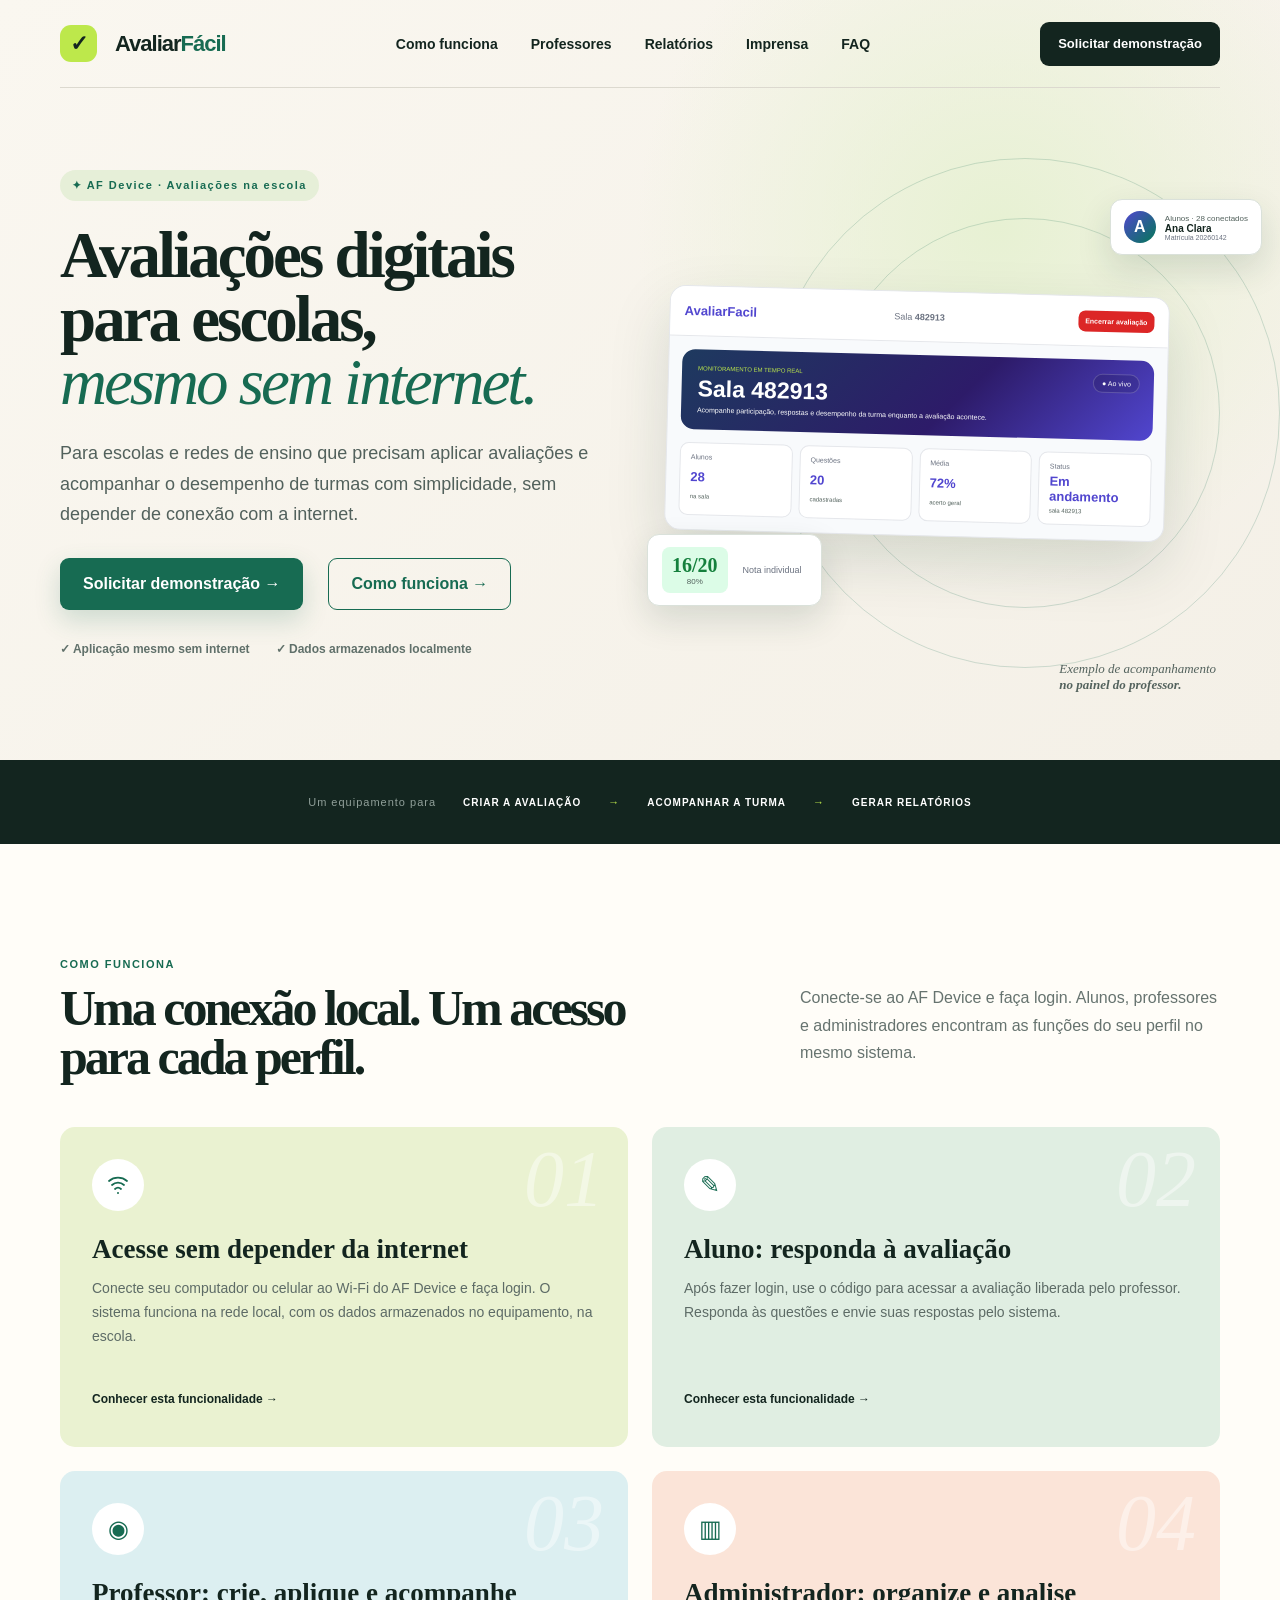
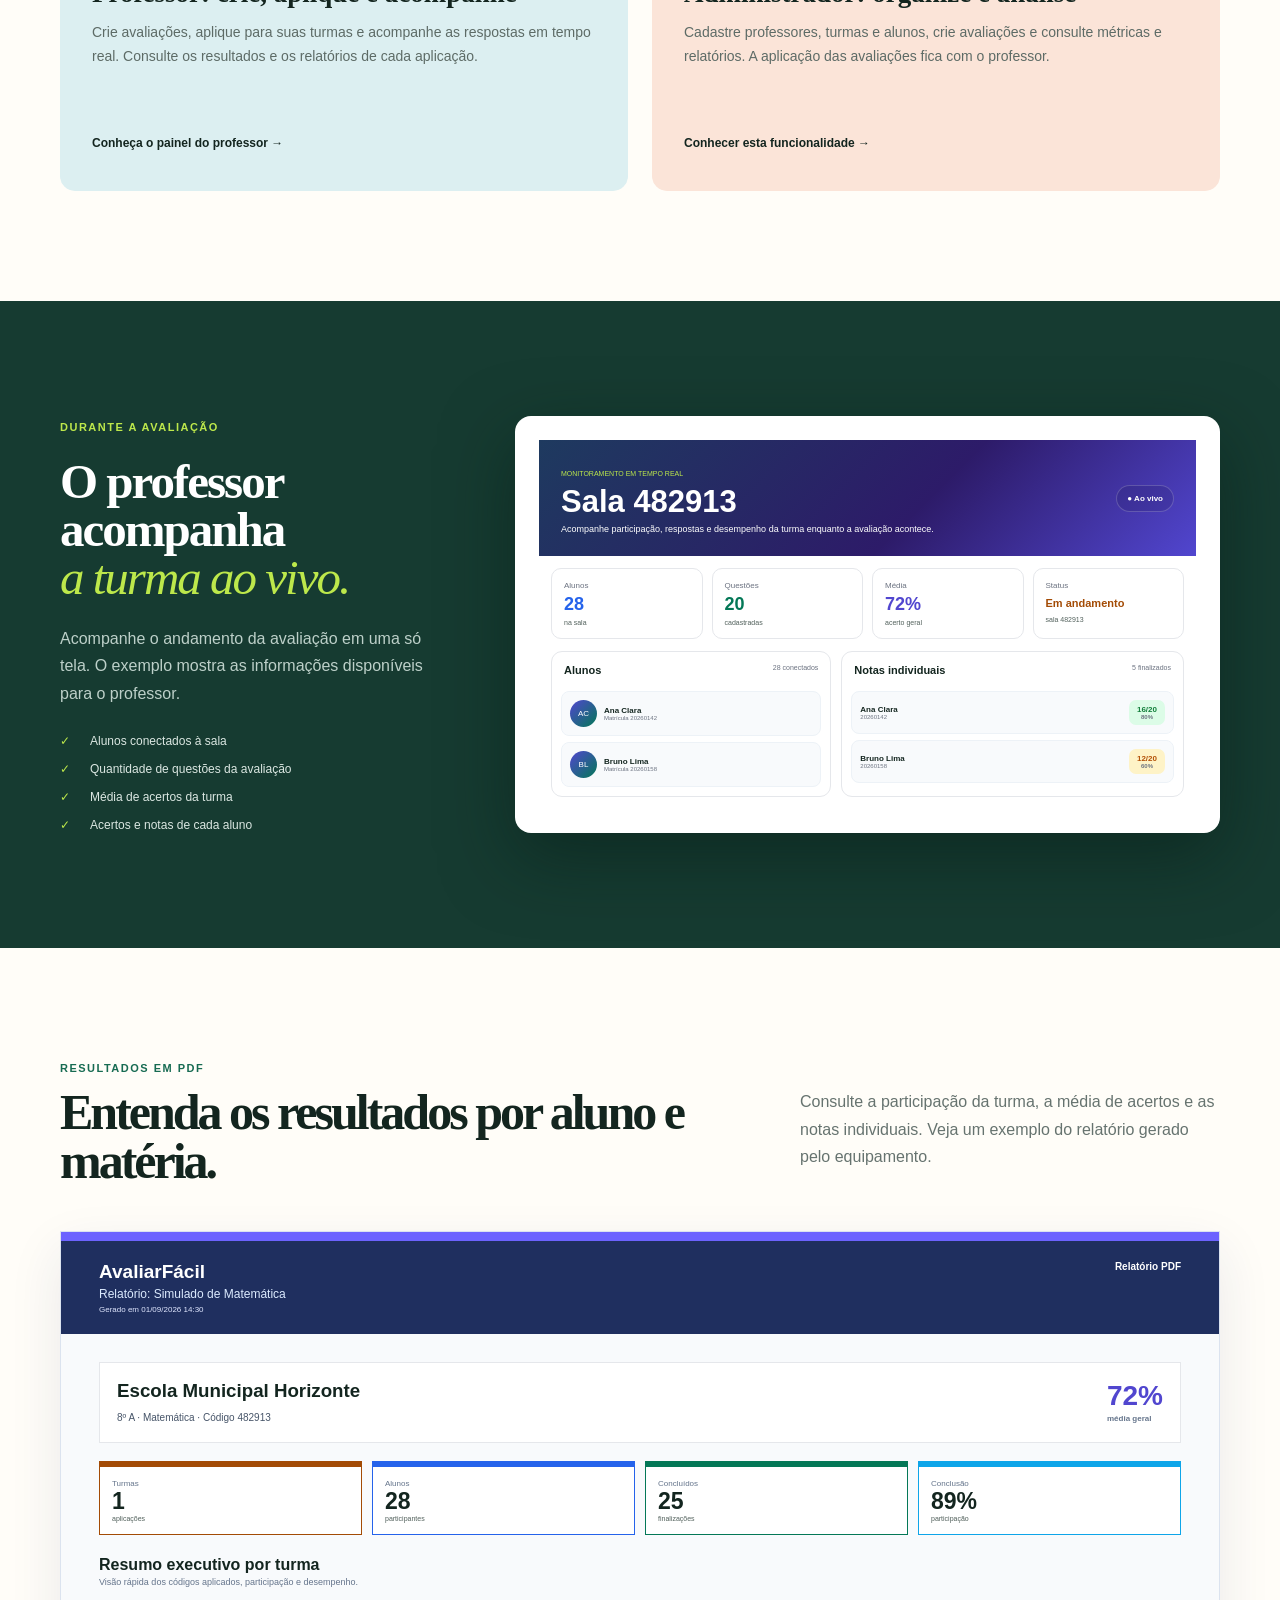
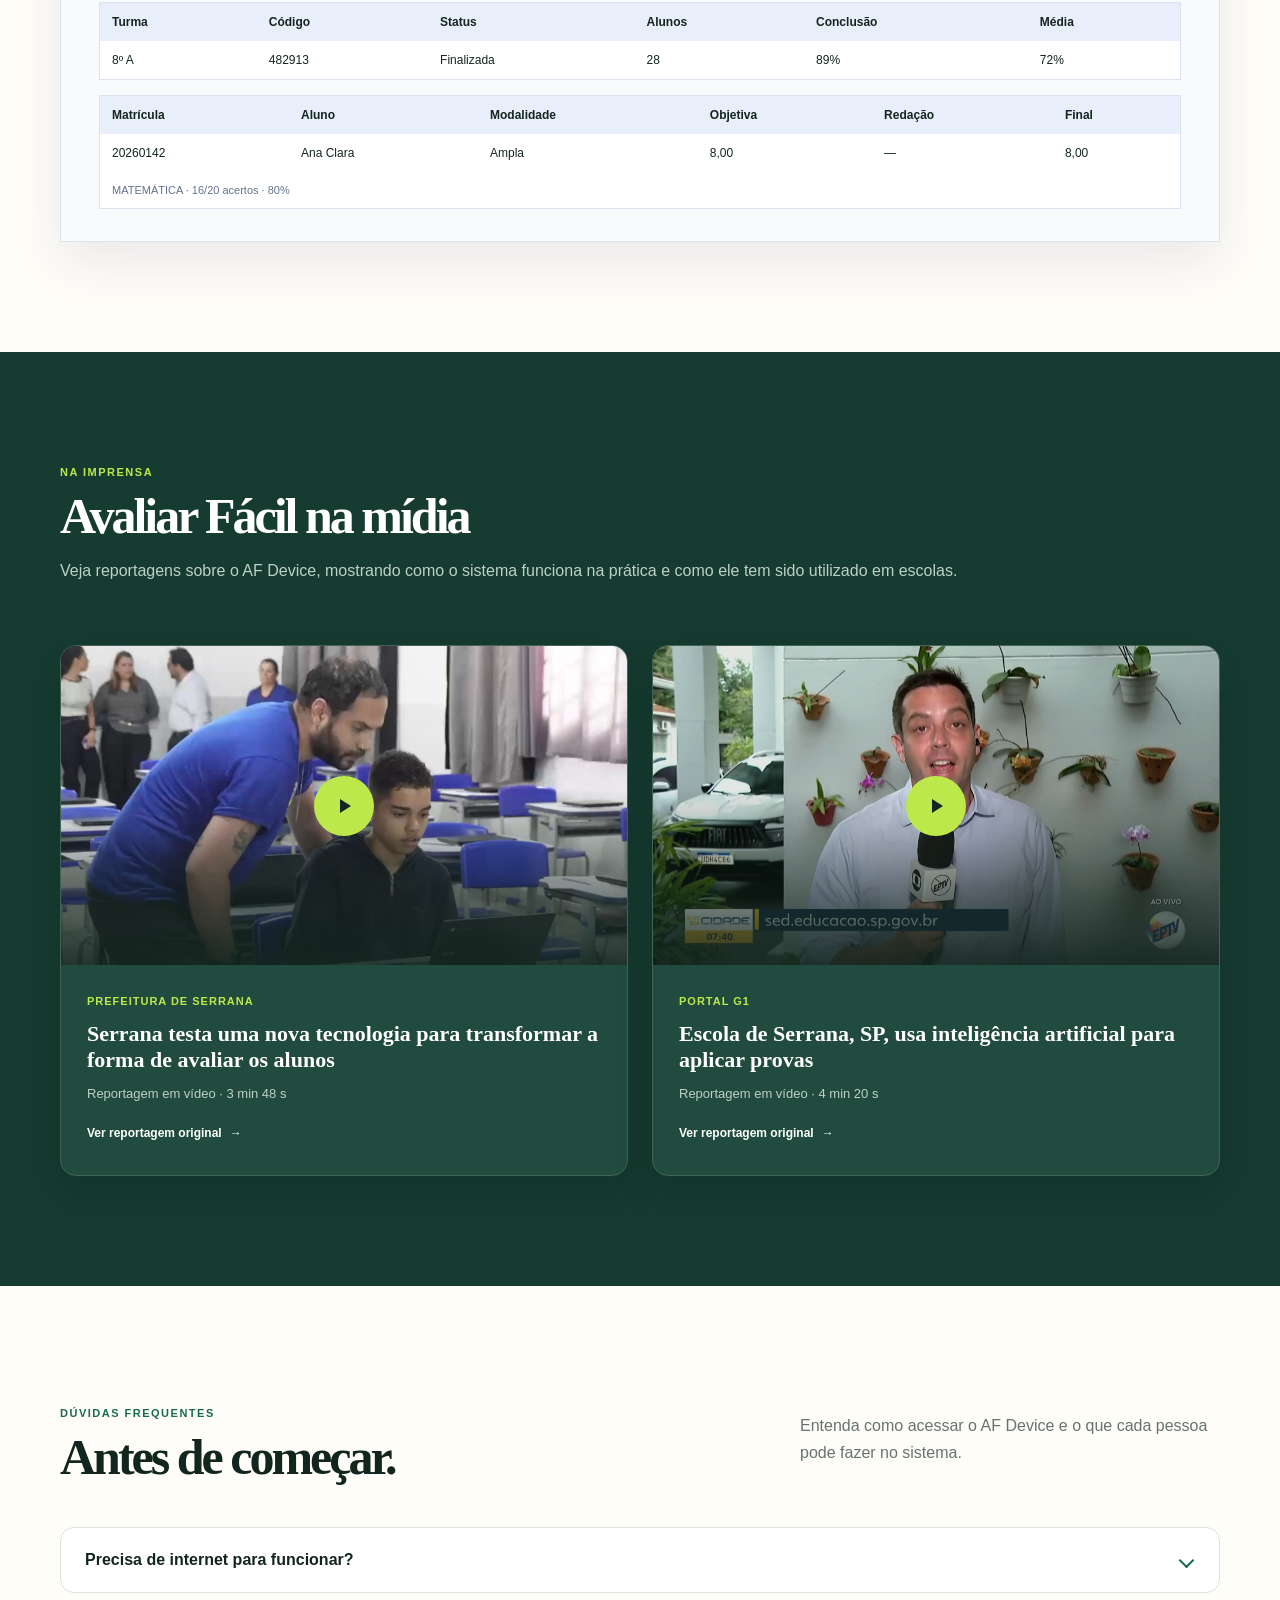
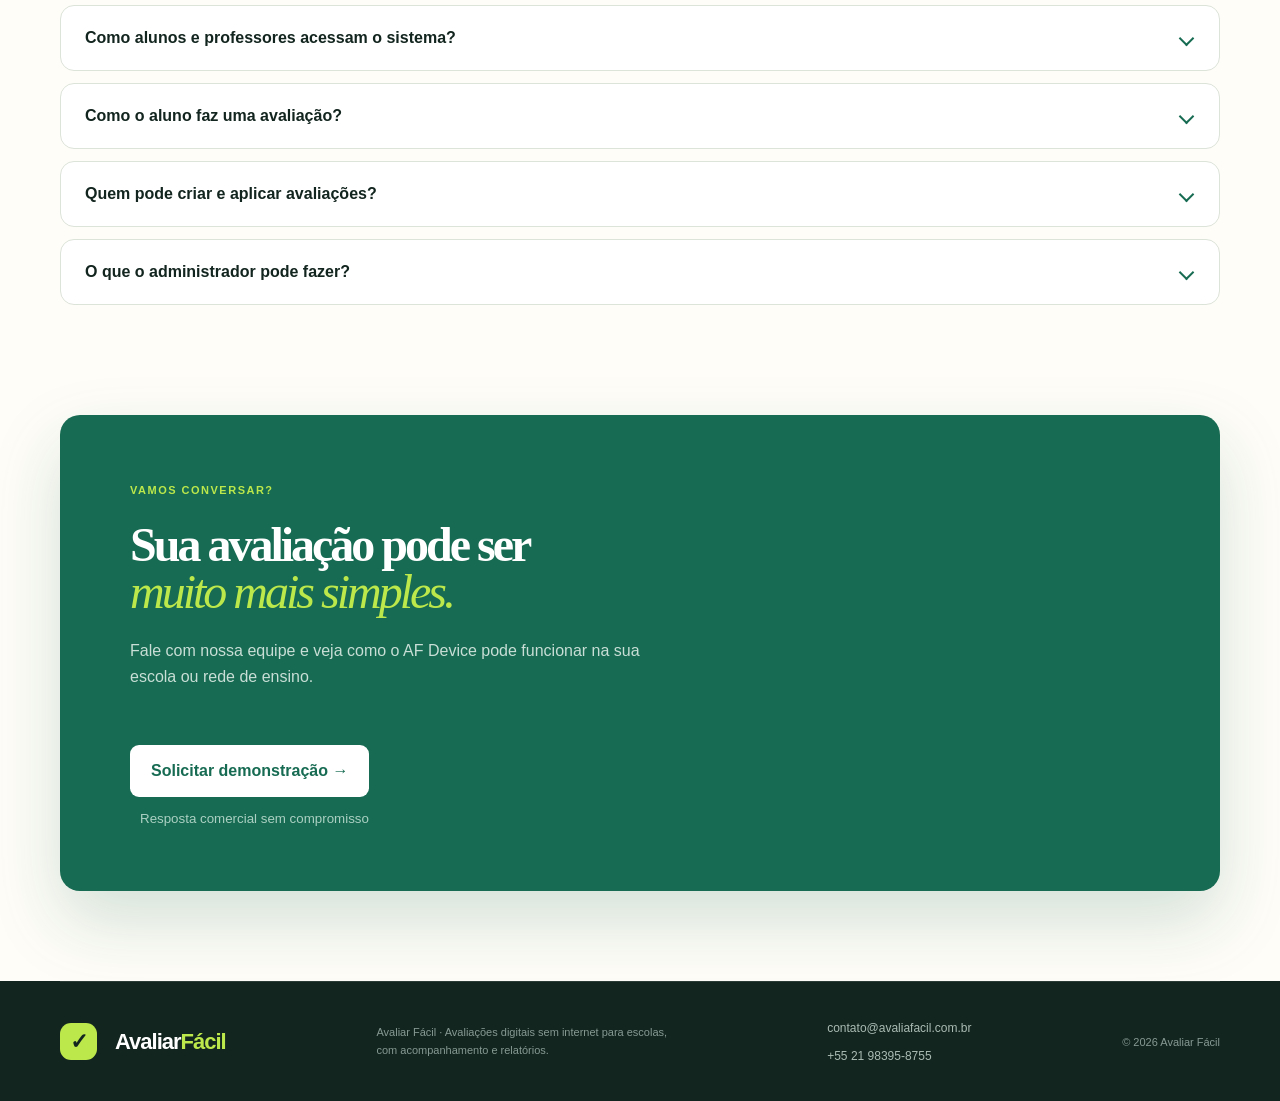
==== index.html @ 5023a415 "Adjust navigation" ====
<!doctype html>
<html lang="pt-BR">
  <head>
    <meta charset="utf-8" />
    <meta name="viewport" content="width=device-width,initial-scale=1" />
    <title>Avaliações digitais sem internet para escolas | Avaliar Fácil</title>
    <link rel="stylesheet" href="./css/estilos.css" />
    <link rel="canonical" href="https://www.avaliarfacil.com.br/" />

    <meta property="og:type" content="website" />
    <meta property="og:locale" content="pt_BR" />
    <meta
      property="og:title"
      content="Avaliações digitais sem internet | Avaliar Fácil"
    />
    <meta
      property="og:description"
      content="Aplique avaliações digitais e acompanhe sua turma sem depender da internet."
    />
    <meta property="og:url" content="https://www.avaliarfacil.com.br/" />
    <meta
      property="og:image"
      content="https://www.avaliarfacil.com.br/assets/capa-social.jpg"
    />

    <meta name="twitter:card" content="summary_large_image" />
    <meta
      name="twitter:title"
      content="Avaliações digitais sem internet | Avaliar Fácil"
    />
    <meta
      name="twitter:description"
      content="Avaliações digitais, acompanhamento em tempo real e relatórios na escola."
    />
    <meta
      name="twitter:image"
      content="https://www.avaliarfacil.com.br/assets/capa-social.jpg"
    />

    <link rel="icon" href="" />

    <meta
      name="description"
      content="Aplique avaliações digitais, acompanhe a turma e consulte relatórios com o AF Device. Dados na escola, sem depender da internet. Solicite uma demonstração."
    />
    <script src="./js/navigation.js" defer></script>
    <script src="./js/motion.js" defer></script>
    <script src="./js/news.js" defer></script>
    <script type="application/ld+json">
      {
        "@context": "https://schema.org",
        "@type": "Organization",
        "name": "Avaliar Fácil",
        "url": "https://www.avaliarfacil.com.br/",
        "email": "contato@avaliafacil.com.br"
      }
    </script>
  </head>
  <body>
    <main>
      <section class="hero" id="inicio">
        <nav class="nav container" aria-label="Navegação principal">
          <a class="brand preview-logo" href="#inicio"
            ><span class="preview-check">✓</span
            ><span>Avaliar<b>Fácil</b></span></a
          >
          <button
            class="menu-toggle"
            type="button"
            aria-expanded="false"
            aria-controls="navigation-links"
            hidden
          >
            Menu
          </button>
          <div class="nav-links" id="navigation-links">
            <a href="#recursos">Como funciona</a>
            <a href="#painel-professor">Professores</a>
            <a href="#para-quem">Relatórios</a>
            <a href="#noticias">Imprensa</a>
            <a href="#duvidas">FAQ</a>
            <a class="mobile-contact" href="#contato">Solicitar demonstração</a>
          </div>
          <a class="button button-small button-dark" href="#contato"
            >Solicitar demonstração</a
          >
        </nav>
        <div class="hero-grid container">
          <div class="hero-copy">
            <div class="eyebrow">✦ AF Device · Avaliações na escola</div>
            <h1>
              Avaliações digitais para escolas, <br /><em
                >mesmo sem internet.</em
              >
            </h1>
            <p class="hero-lead">
              Para escolas e redes de ensino que precisam aplicar avaliações e
              acompanhar o desempenho de turmas com simplicidade, sem depender
              de conexão com a internet.
            </p>
            <div class="hero-actions">
              <a class="button button-primary" href="#contato"
                >Solicitar demonstração →</a
              ><a class="button button-secondary" href="#recursos"
                >Como funciona →</a
              >
            </div>
            <div class="trust-line">
              <span>✓ Aplicação mesmo sem internet</span>
              <span>✓ Dados armazenados localmente</span>
            </div>
          </div>
          <div class="hero-visual" aria-hidden="true">
            <div class="orbit"></div>
            <div class="orbit orbit-two"></div>
            <div class="visual-card main-card teacher-screen real-device-ui">
              <div class="real-topbar">
                <b>AvaliarFacil</b><span>Sala <strong>482913</strong></span
                ><span class="demo-action" aria-hidden="true"
                  >Encerrar avaliação</span
                >
              </div>
              <div class="real-monitor-hero">
                <small>MONITORAMENTO EM TEMPO REAL</small
                ><strong>Sala 482913</strong
                ><span
                  >Acompanhe participação, respostas e desempenho da turma
                  enquanto a avaliação acontece.</span
                ><em>● Ao vivo</em>
              </div>
              <div class="real-metrics">
                <div>
                  <small>Alunos</small><strong>28</strong><span>na sala</span>
                </div>
                <div>
                  <small>Questões</small><strong>20</strong
                  ><span>cadastradas</span>
                </div>
                <div>
                  <small>Média</small><strong>72%</strong
                  ><span>acerto geral</span>
                </div>
                <div>
                  <small>Status</small><strong>Em andamento</strong
                  ><span>sala 482913</span>
                </div>
              </div>
            </div>
            <div class="floating-card sync-card real-float">
              <div class="avatar-real">A</div>
              <div>
                <small>Alunos · 28 conectados</small><strong>Ana Clara</strong
                ><span>Matrícula 20260142</span>
              </div>
            </div>
            <div class="floating-card students-card real-grade">
              <div><strong>16/20</strong><small>80%</small></div>
              <span>Nota individual</span>
            </div>
            <div class="visual-note">
              Exemplo de acompanhamento<br /><strong
                >no painel do professor.</strong
              >
            </div>
          </div>
        </div>
      </section>
      <section class="proof-strip">
        <div class="container proof-inner">
          <span>Um equipamento para</span><b>CRIAR A AVALIAÇÃO</b><i>→</i
          ><b>ACOMPANHAR A TURMA</b><i>→</i><b>GERAR RELATÓRIOS</b>
        </div>
      </section>
      <section class="section container" id="recursos">
        <div class="section-heading">
          <div>
            <span class="kicker">COMO FUNCIONA</span>
            <h2>Uma conexão local. Um acesso para cada perfil.</h2>
          </div>
          <p>
            Conecte-se ao AF Device e faça login. Alunos, professores e
            administradores encontram as funções do seu perfil no mesmo sistema.
          </p>
        </div>
        <div class="benefit-grid">
          <article class="benefit-card lime">
            <div class="card-number" aria-hidden="true">01</div>
            <span class="benefit-icon" aria-hidden="true">
              <svg
                width="24"
                height="24"
                viewBox="0 0 24 24"
                fill="none"
                stroke="currentColor"
                stroke-width="1.8"
                stroke-linecap="round"
              >
                <path
                  d="M3 8a14 14 0 0 1 18 0M6 12a9 9 0 0 1 12 0M9 16a4.5 4.5 0 0 1 6 0"
                />
                <circle
                  cx="12"
                  cy="20"
                  r="1"
                  fill="currentColor"
                  stroke="none"
                />
              </svg>
            </span>
            <h3>Acesse sem depender da internet</h3>
            <p>
              Conecte seu computador ou celular ao Wi-Fi do AF Device e faça
              login. O sistema funciona na rede local, com os dados armazenados
              no equipamento, na escola.
            </p>
            <a href="#contato">Conhecer esta funcionalidade →</a>
          </article>
          <article class="benefit-card sage">
            <div class="card-number" aria-hidden="true">02</div>
            <span class="benefit-icon icon" aria-hidden="true">✎</span>
            <h3>Aluno: responda à avaliação</h3>
            <p>
              Após fazer login, use o código para acessar a avaliação liberada
              pelo professor. Responda às questões e envie suas respostas pelo
              sistema.
            </p>
            <a href="#contato">Conhecer esta funcionalidade →</a>
          </article>
          <article class="benefit-card blue">
            <div class="card-number" aria-hidden="true">03</div>
            <span class="benefit-icon icon" aria-hidden="true">◉</span>
            <h3>Professor: crie, aplique e acompanhe</h3>
            <p>
              Crie avaliações, aplique para suas turmas e acompanhe as respostas
              em tempo real. Consulte os resultados e os relatórios de cada
              aplicação.
            </p>
            <a href="#painel-professor">Conheça o painel do professor →</a>
          </article>
          <article class="benefit-card orange">
            <div class="card-number" aria-hidden="true">04</div>
            <span class="benefit-icon icon" aria-hidden="true">▥</span>
            <h3>Administrador: organize e analise</h3>
            <p>
              Cadastre professores, turmas e alunos, crie avaliações e consulte
              métricas e relatórios. A aplicação das avaliações fica com o
              professor.
            </p>
            <a href="#contato">Conhecer esta funcionalidade →</a>
          </article>
        </div>
      </section>
      <!-- TODO: Adicionar aqui a seção de acesso ao AF Device (id="acesso"),
           com as informações de conexão ao Wi-Fi, rede local e login.
           Depois, atualizar o link do primeiro card de "Como funciona". -->

      <!-- TODO: Adicionar aqui a seção para alunos (id="alunos"),
           com o fluxo de acesso, preenchimento e envio da avaliação.
           Depois, atualizar o link do segundo card e incluir Alunos na navegação. -->

      <section class="system-section" id="painel-professor">
        <div class="container device-story">
          <div class="system-copy">
            <span class="kicker light">DURANTE A AVALIAÇÃO</span>
            <h2>O professor acompanha <br /><em>a turma ao vivo.</em></h2>
            <p>
              Acompanhe o andamento da avaliação em uma só tela. O exemplo
              mostra as informações disponíveis para o professor.
            </p>
            <ul class="preview-list">
              <li>Alunos conectados à sala</li>
              <li>Quantidade de questões da avaliação</li>
              <li>Média de acertos da turma</li>
              <li>Acertos e notas de cada aluno</li>
            </ul>
          </div>
          <div class="monitor-demo product-screen">
            <div class="product-monitor-hero">
              <div>
                <small>MONITORAMENTO EM TEMPO REAL</small>
                <h3>Sala 482913</h3>
                <p>
                  Acompanhe participação, respostas e desempenho da turma
                  enquanto a avaliação acontece.
                </p>
              </div>
              <b>● Ao vivo</b>
            </div>
            <div class="product-metrics">
              <div class="blue">
                <span>Alunos</span><strong>28</strong><small>na sala</small>
              </div>
              <div class="green">
                <span>Questões</span><strong>20</strong
                ><small>cadastradas</small>
              </div>
              <div class="purple">
                <span>Média</span><strong>72%</strong
                ><small>acerto geral</small>
              </div>
              <div class="orange">
                <span>Status</span><strong>Em andamento</strong
                ><small>sala 482913</small>
              </div>
            </div>
            <div class="product-columns">
              <div class="product-card">
                <header>
                  <h4>Alunos</h4>
                  <span>28 conectados</span>
                </header>
                <div class="product-person">
                  <i>AC</i>
                  <div><b>Ana Clara</b><small>Matrícula 20260142</small></div>
                </div>
                <div class="product-person">
                  <i>BL</i>
                  <div><b>Bruno Lima</b><small>Matrícula 20260158</small></div>
                </div>
              </div>
              <div class="product-card">
                <header>
                  <h4>Notas individuais</h4>
                  <span>5 finalizados</span>
                </header>
                <div class="product-score">
                  <div><b>Ana Clara</b><small>20260142</small></div>
                  <strong class="good">16/20 <small>80%</small></strong>
                </div>
                <div class="product-score">
                  <div><b>Bruno Lima</b><small>20260158</small></div>
                  <strong class="warn">12/20 <small>60%</small></strong>
                </div>
              </div>
            </div>
          </div>
        </div>
      </section>
      <!-- TODO: Adicionar aqui a seção para administradores (id="administradores"),
           Com as funcionalidades de cadastros, avaliações e relatórios.
           Avaliar como aproveitar o bloco de relatórios abaixo para evitar repetição.
           Depois, atualizar o link do quarto card e incluir Administradores na navegação. -->

      <section class="section reports container" id="para-quem">
        <div class="section-heading">
          <div>
            <span class="kicker">RESULTADOS EM PDF</span>
            <h2>Entenda os resultados por aluno e matéria.</h2>
          </div>
          <p>
            Consulte a participação da turma, a média de acertos e as notas
            individuais. Veja um exemplo do relatório gerado pelo equipamento.
          </p>
        </div>
        <div class="report-paper">
          <div class="pdf-header">
            <div>
              <b>AvaliarFácil</b><span>Relatório: Simulado de Matemática</span
              ><small>Gerado em 01/09/2026 14:30</small>
            </div>
            <strong>Relatório PDF</strong>
          </div>
          <div class="pdf-school">
            <div>
              <h3>Escola Municipal Horizonte</h3>
              <span>8º A · Matemática · Código 482913</span>
            </div>
            <b>72%<small>média geral</small></b>
          </div>
          <div class="pdf-metrics">
            <div class="orange">
              <span>Turmas</span><b>1</b><small>aplicações</small>
            </div>
            <div class="blue">
              <span>Alunos</span><b>28</b><small>participantes</small>
            </div>
            <div class="green">
              <span>Concluídos</span><b>25</b><small>finalizações</small>
            </div>
            <div class="cyan">
              <span>Conclusão</span><b>89%</b><small>participação</small>
            </div>
          </div>
          <h4>Resumo executivo por turma</h4>
          <p class="pdf-help">
            Visão rápida dos códigos aplicados, participação e desempenho.
          </p>
          <p class="table-hint">
            Deslize as tabelas para ver todas as colunas.
          </p>
          <div
            class="pdf-table"
            role="region"
            aria-label="Resumo por turma"
            tabindex="0"
          >
            <table>
              <thead>
                <tr>
                  <th scope="col">Turma</th>
                  <th scope="col">Código</th>
                  <th scope="col">Status</th>
                  <th scope="col">Alunos</th>
                  <th scope="col">Conclusão</th>
                  <th scope="col">Média</th>
                </tr>
              </thead>
              <tbody>
                <tr>
                  <td>8º A</td>
                  <td>482913</td>
                  <td>Finalizada</td>
                  <td>28</td>
                  <td>89%</td>
                  <td>72%</td>
                </tr>
              </tbody>
            </table>
          </div>
          <div
            class="pdf-student"
            role="region"
            aria-label="Notas por aluno"
            tabindex="0"
          >
            <table>
              <thead>
                <tr>
                  <th scope="col">Matrícula</th>
                  <th scope="col">Aluno</th>
                  <th scope="col">Modalidade</th>
                  <th scope="col">Objetiva</th>
                  <th scope="col">Redação</th>
                  <th scope="col">Final</th>
                </tr>
              </thead>
              <tbody>
                <tr>
                  <td>20260142</td>
                  <td>Ana Clara</td>
                  <td>Ampla</td>
                  <td>8,00</td>
                  <td>—</td>
                  <td>8,00</td>
                </tr>
              </tbody>
            </table>
            <small>MATEMÁTICA · 16/20 acertos · 80%</small>
          </div>
        </div>
      </section>
      <section
        class="section news-section"
        id="noticias"
        aria-labelledby="noticias-titulo"
      >
        <div class="container">
          <div class="section-heading">
            <div>
              <span class="kicker">NA IMPRENSA</span>
              <h2 id="noticias-titulo">Avaliar Fácil na mídia</h2>
              <p>
                Veja reportagens sobre o AF Device, mostrando como o sistema
                funciona na prática e como ele tem sido utilizado em escolas.
              </p>
            </div>
          </div>
          <div class="news-grid">
            <article class="news-card" aria-labelledby="noticia-serrana-titulo">
              <div class="news-media">
                <a
                  class="news-play"
                  href="./assets/video_prefeitura_serrana.mp4"
                  aria-label="Assistir à reportagem da Prefeitura de Serrana, 3 minutos e 48 segundos"
                >
                  <img
                    src="./assets/capa_prefeitura_serrana.jpg"
                    alt=""
                    width="960"
                    height="540"
                    loading="lazy"
                    decoding="async"
                  />
                  <span class="news-play-icon" aria-hidden="true">
                    <svg
                      width="24"
                      height="24"
                      viewBox="0 0 24 24"
                      fill="currentColor"
                    >
                      <path d="M8 5v14l11-7z" />
                    </svg>
                  </span>
                </a>
              </div>
              <div class="news-copy">
                <span class="news-source">PREFEITURA DE SERRANA</span>
                <h4 id="noticia-serrana-titulo">
                  Serrana testa uma nova tecnologia para transformar a forma de
                  avaliar os alunos
                </h4>
                <p class="news-duration">
                  Reportagem em vídeo <span aria-hidden="true">·</span> 3 min 48
                  s
                </p>
                <a
                  class="news-original"
                  href="https://www.instagram.com/reel/Db_tI5sOCxY/"
                  target="_blank"
                  rel="noopener noreferrer"
                >
                  Ver reportagem original <span aria-hidden="true">→</span>
                </a>
                <p class="news-status" role="status" hidden></p>
              </div>
            </article>
            <article class="news-card" aria-labelledby="noticia-g1-titulo">
              <div class="news-media">
                <a
                  class="news-play"
                  href="./assets/video_portal_g1.mp4"
                  aria-label="Assistir à reportagem do G1, 4 minutos e 20 segundos"
                >
                  <img
                    src="./assets/capa_portal_g1.jpg"
                    alt=""
                    width="960"
                    height="540"
                    loading="lazy"
                    decoding="async"
                  />
                  <span class="news-play-icon" aria-hidden="true">
                    <svg
                      width="24"
                      height="24"
                      viewBox="0 0 24 24"
                      fill="currentColor"
                    >
                      <path d="M8 5v14l11-7z" />
                    </svg>
                  </span>
                </a>
              </div>
              <div class="news-copy">
                <span class="news-source">PORTAL G1</span>
                <h4 id="noticia-g1-titulo">
                  Escola de Serrana, SP, usa inteligência artificial para
                  aplicar provas
                </h4>
                <p class="news-duration">
                  Reportagem em vídeo <span aria-hidden="true">·</span> 4 min 20
                  s
                </p>
                <a
                  class="news-original"
                  href="https://g1.globo.com/sp/ribeirao-preto-franca/videos-bom-dia-cidade/video/escola-de-serrana-sp-usa-inteligencia-artificial-para-aplicar-provas-14919720.ghtml"
                  target="_blank"
                  rel="noopener noreferrer"
                >
                  Ver reportagem original <span aria-hidden="true">→</span>
                </a>
                <p class="news-status" role="status" hidden></p>
              </div>
            </article>
          </div>
        </div>
      </section>
      <section
        class="section faq-section"
        id="duvidas"
        aria-labelledby="duvidas-titulo"
      >
        <div class="container">
          <div class="section-heading">
            <div>
              <span class="kicker">DÚVIDAS FREQUENTES</span>
              <h2 id="duvidas-titulo">Antes de começar.</h2>
            </div>
            <p>
              Entenda como acessar o AF Device e o que cada pessoa pode fazer no
              sistema.
            </p>
          </div>
          <div class="faq-list">
            <details class="faq-item">
              <summary>Precisa de internet para funcionar?</summary>
              <div class="faq-answer">
                <p>
                  Não. O acesso ao equipamento é feito pela rede do próprio AF
                  Device, sem depender de uma conexão com a internet. As
                  avaliações e os resultados ficam armazenados no equipamento,
                  na escola.
                </p>
              </div>
            </details>
            <details class="faq-item">
              <summary>Como alunos e professores acessam o sistema?</summary>
              <div class="faq-answer">
                <p>
                  Conecte um computador ou celular à rede do AF Device. Depois,
                  acesse o sistema e faça login. Cada pessoa encontra as funções
                  disponíveis para seu perfil: aluno, professor ou
                  administrador.
                </p>
              </div>
            </details>
            <details class="faq-item">
              <summary>Como o aluno faz uma avaliação?</summary>
              <div class="faq-answer">
                <p>
                  Após se conectar à rede do AF Device e fazer login, o aluno
                  acessa a avaliação liberada pelo professor através de um
                  código, preenche as respostas e envia a avaliação pelo
                  sistema.
                </p>
              </div>
            </details>
            <details class="faq-item">
              <summary>Quem pode criar e aplicar avaliações?</summary>
              <div class="faq-answer">
                <p>
                  Professores e administradores podem criar avaliações. A
                  aplicação para as turmas é feita pelo professor, que também
                  acompanha os alunos e consulta os relatórios.
                </p>
              </div>
            </details>
            <details class="faq-item">
              <summary>O que o administrador pode fazer?</summary>
              <div class="faq-answer">
                <p>
                  O administrador cadastra professores, turmas e alunos, cria
                  avaliações e acessa métricas e relatórios para acompanhar as
                  avaliações.
                </p>
              </div>
            </details>
          </div>
        </div>
      </section>
      <section class="cta-section" id="contato">
        <div class="container cta-card">
          <div>
            <span class="kicker light">VAMOS CONVERSAR?</span>
            <h2>Sua avaliação pode ser <br /><em>muito mais simples.</em></h2>
            <p>
              Fale com nossa equipe e veja como o AF Device pode funcionar na
              sua escola ou rede de ensino.
            </p>
          </div>
          <div class="cta-actions">
            <a
              class="button button-white"
              href="mailto:contato@avaliafacil.com.br"
              >Solicitar demonstração →</a
            >
            <small>Resposta comercial sem compromisso</small>
          </div>
        </div>
      </section>
      <footer>
        <div class="container footer-inner">
          <a class="brand preview-footer-logo" href="#inicio"
            ><span class="preview-check">✓</span
            ><span>Avaliar<b>Fácil</b></span></a
          >
          <p>
            Avaliar Fácil · Avaliações digitais sem internet para escolas, com
            acompanhamento e relatórios.
          </p>
          <address class="footer-contact">
            <a href="mailto:contato@avaliafacil.com.br"
              >contato@avaliafacil.com.br</a
            >
            <a href="tel:+5521983958755">+55 21 98395-8755</a>
          </address>
          <span>© 2026 Avaliar Fácil</span>
        </div>
      </footer>
    </main>
  </body>
</html>
---- css/estilos.css ----
/* Avaliar Facil: componentes, layout fluido e ajustes por tamanho de tela. */

/* Base e cores */
:root {
  --ink: #13251f;
  --green: #176b52;
  --lime: #bde84b;
  --paper: #fffdf8;
  --blue: #a6dce5;
  --orange: #ff9d6e;
}

* {
  box-sizing: border-box;
}

html {
  scroll-behavior: smooth;
}

body {
  margin: 0;
  color: var(--ink);
  background: var(--paper);
  font-family: Arial, Helvetica, sans-serif;
}

a {
  color: inherit;
  text-decoration: none;
}

.container {
  width: min(1160px, calc(100% - 40px));
  margin-inline: auto;
}

/* Apresentacao e navegacao */
.hero {
  min-height: 760px;
  background:
    radial-gradient(circle at 78% 30%, #e7f1d3 0, transparent 32%),
    linear-gradient(135deg, #faf7f0, #f4f0e7);
  overflow: hidden;
}

.nav {
  height: 88px;
  display: flex;
  align-items: center;
  justify-content: space-between;
  border-bottom: 1px solid #dcd9cf;
}

.brand {
  display: flex;
  align-items: center;
  gap: 10px;
  font-size: 22px;
  font-weight: 800;
  letter-spacing: -1px;
}

.brand > span:last-child > span {
  color: var(--green);
}

.nav-links {
  display: flex;
  gap: 33px;
  font-size: 14px;
  font-weight: 700;
}

.nav-links a:hover {
  color: var(--green);
}

.button {
  display: inline-flex;
  align-items: center;
  justify-content: center;
  gap: 9px;
  border-radius: 9px;
  font-weight: 800;
}

.button-small {
  padding: 12px 18px;
  font-size: 13px;
}

.button-dark {
  background: var(--ink);
  color: #fff;
}

.button-primary {
  background: var(--green);
  color: #fff;
  padding: 17px 23px;
  box-shadow: 0 10px 26px #176b5230;
}

.button-secondary {
  padding: 16px 22px;
  border: 1px solid var(--green);
  background: transparent;
  color: var(--green);
}

/* Conteudo principal e ilustracao */
.hero-grid {
  display: grid;
  grid-template-columns: repeat(2, minmax(0, 1fr));
  align-items: center;
  gap: 54px;
  min-height: 650px;
}

.eyebrow,
.kicker {
  display: inline-flex;
  align-items: center;
  gap: 8px;
  font-size: 11px;
  font-weight: 900;
  letter-spacing: 1.5px;
  color: var(--green);
}

.eyebrow {
  background: #e6efd8;
  padding: 9px 12px;
  border-radius: 30px;
}

.hero h1,
.section h2,
.system-copy h2,
.cta-card h2 {
  font-family: Georgia, serif;
  font-size: 65px;
  line-height: 0.98;
  letter-spacing: -3px;
  margin: 23px 0;
}

.hero h1 em,
.system-copy h2 em,
.cta-card h2 em {
  font-weight: 400;
  color: var(--green);
}

.hero-lead {
  max-width: 570px;
  font-size: 18px;
  line-height: 1.7;
  color: #52615c;
}

.hero-actions {
  display: flex;
  flex-wrap: wrap;
  align-items: center;
  gap: 25px;
  margin-top: 28px;
}

.trust-line {
  display: flex;
  gap: 26px;
  margin-top: 32px;
  color: #60706a;
  font-size: 12px;
  font-weight: 700;
}

.trust-line span {
  display: flex;
  align-items: center;
  gap: 7px;
}

.hero-visual {
  height: 560px;
  position: relative;
  display: flex;
  align-items: center;
}

.orbit {
  position: absolute;
  border: 1px solid #176b5230;
  border-radius: 50%;
  width: 510px;
  height: 510px;
  right: -60px;
}

.orbit-two {
  width: 390px;
  height: 390px;
  right: 0;
}

.visual-card {
  background: #fff;
  border: 1px solid #dae1da;
  border-radius: 16px;
  box-shadow: 0 25px 60px #17372b25;
}

.main-card {
  width: 100%;
  max-width: 500px;
  position: relative;
  z-index: 2;
  transform: rotate(1.5deg);
  overflow: hidden;
}

.floating-card {
  position: absolute;
  z-index: 4;
  background: #fff;
  border: 1px solid #dae1da;
  border-radius: 12px;
  box-shadow: 0 14px 34px #17372b24;
  display: flex;
  align-items: center;
}

.sync-card {
  top: 75px;
  right: -32px;
  padding: 13px 16px;
  gap: 10px;
  color: var(--green);
}

.sync-card div {
  display: flex;
  flex-direction: column;
}

.sync-card small,
.students-card small {
  font-size: 8px;
  color: #52615c;
}

.sync-card strong {
  font-size: 10px;
  color: var(--ink);
}

.students-card {
  bottom: 78px;
  left: -28px;
  padding: 12px 14px;
  gap: 10px;
}

.students-card div:nth-child(2) {
  display: flex;
  flex-direction: column;
}

.students-card strong {
  font: 700 20px Georgia;
}

.students-card span {
  font-size: 9px;
  color: var(--green);
  background: #e8f2e7;
  padding: 5px;
  border-radius: 12px;
}

.visual-note {
  position: absolute;
  right: 4px;
  bottom: 0;
  font: italic 13px Georgia;
  color: #53625d;
}

/* Faixa de etapas */
.proof-strip {
  background: var(--ink);
  color: #fff;
}

.proof-inner {
  min-height: 84px;
  padding-block: 24px;
  display: flex;
  flex-wrap: wrap;
  align-items: center;
  justify-content: center;
  gap: 27px;
  font-size: 11px;
  letter-spacing: 1px;
}

.proof-inner > span {
  color: #91a09a;
}

.proof-inner b {
  font-size: 10px;
}

.proof-inner i {
  color: var(--lime);
  font-style: normal;
}

/* Secoes e beneficios */
.section {
  padding-block: 110px;
}

.section-heading {
  display: grid;
  grid-template-columns: minmax(0, 1fr) minmax(0, 420px);
  gap: 80px;
  align-items: end;
  margin-bottom: 45px;
}

.section h2 {
  font-size: 50px;
  margin: 12px 0 0;
}

.section-heading p {
  color: #66736f;
  line-height: 1.7;
}

.benefit-grid {
  display: grid;
  grid-template-columns: repeat(2, minmax(0, 1fr));
  gap: 24px;
}

.benefit-card {
  position: relative;
  min-width: 0;
  min-height: 320px;
  padding: 32px;
  display: flex;
  flex-direction: column;
  border-radius: 15px;
  overflow: hidden;
}

.benefit-card.lime {
  background: #eaf2d1;
}

.benefit-card.sage {
  background: #e0eee2;
}

.benefit-card.blue {
  background: #dceff1;
}

.benefit-card.orange {
  background: #fbe4d8;
}

.card-number {
  position: absolute;
  right: 24px;
  top: 12px;
  font: italic 80px / 1 Georgia;
  color: #ffffff70;
  pointer-events: none;
}

.benefit-icon {
  display: grid;
  place-items: center;
  width: 52px;
  height: 52px;
  border-radius: 50%;
  background: #fff;
  color: var(--green);
  margin-top: 0;
}

.benefit-card h3 {
  position: relative;
  font: 700 27px / 1.2 Georgia;
  margin: 22px 0 12px;
}

.benefit-card p {
  margin: 0 0 20px;
  font-size: 14px;
  line-height: 1.7;
  color: #5d6b66;
}

.benefit-card a,
.news-original {
  margin-top: auto;
  padding-top: 12px;
  min-height: 44px;
  display: flex;
  gap: 8px;
  align-items: center;
  font-size: 12px;
  font-weight: 900;
}

/* Acompanhamento da turma */
.system-section {
  background: #163b31;
  color: #fff;
  padding: 115px 0;
  overflow: hidden;
}

.kicker.light {
  color: var(--lime);
}

.system-copy h2 {
  font-size: 49px;
  letter-spacing: -2px;
}

.system-copy h2 em,
.cta-card h2 em {
  color: var(--lime);
}

.system-copy > p {
  color: #bdd0c9;
  line-height: 1.7;
}

.system-copy ul {
  list-style: none;
  padding: 0;
  margin: 27px 0 0;
  display: grid;
  gap: 14px;
}

.system-copy li {
  display: flex;
  align-items: center;
  gap: 10px;
  font-size: 12px;
  color: #dbe7e2;
}

.system-copy li svg {
  color: var(--lime);
}

/* Contato e rodape */
.cta-section {
  padding: 0 0 90px;
}

.cta-card {
  background: var(--green);
  color: #fff;
  border-radius: 20px;
  padding: 65px 70px;
  display: flex;
  flex-direction: column;
  justify-content: flex-start;
  align-items: flex-start;
  gap: 40px;
  box-shadow: 0 30px 70px #176b5230;
}

.cta-card h2 {
  font-size: 48px;
}

.cta-card p {
  color: #c8ded6;
  max-width: 520px;
  line-height: 1.6;
}

.cta-actions {
  display: flex;
  flex-direction: column;
  align-items: flex-start;
  gap: 14px;
}

.cta-actions small {
  color: #abd0c3;
  margin-left: 10px;
}

.button-white {
  background: #fff;
  color: var(--green);
  padding: 17px 21px;
}

footer {
  background: var(--ink);
  color: #fff;
}

.footer-inner {
  min-height: 120px;
  display: flex;
  align-items: center;
  justify-content: space-between;
  border-top: 1px solid #ffffff1a;
  flex-wrap: wrap;
  gap: 20px 28px;
  padding-block: 28px;
}

.footer-contact {
  display: flex;
  flex-direction: column;
  max-width: 100%;
  font-style: normal;
  font-size: 12px;
  font-weight: 500;
  line-height: 1.5;
  color: #a9bbb3;
}

.footer-contact a {
  display: flex;
  align-items: center;
  overflow-wrap: anywhere;
  text-decoration: none;
  min-height: 28px;
}

.footer-contact a:hover,
.footer-contact a:focus-visible {
  color: var(--lime);
  text-decoration: underline;
  text-underline-offset: 4px;
}

.footer-inner > p {
  max-width: 300px;
  line-height: 1.6;
}

.footer-inner p,
.footer-inner > span {
  font-size: 11px;
  color: #869a93;
}

/* Ilustracao do painel do professor */
.real-device-ui {
  background: #f8fafc;
  border-color: #e5e7eb;
  font-family: "Segoe UI", Arial, sans-serif;
}

.real-topbar {
  height: 50px;
  background: #fff;
  border-bottom: 1px solid #e5e7eb;
  display: grid;
  grid-template-columns: 1fr auto 1fr;
  align-items: center;
  padding: 0 14px;
  font-size: 9px;
}

.real-topbar > b {
  color: #5146cf;
  font-size: 13px;
}

.real-topbar > span {
  text-align: center;
  color: #6b7280;
}

.real-topbar .demo-action {
  justify-self: end;
  border: 0;
  border-radius: 7px;
  padding: 7px;
  background: #dc2626;
  color: #fff;
  font-size: 7px;
  font-weight: 800;
}

.real-monitor-hero {
  position: relative;
  margin: 13px;
  padding: 16px;
  border-radius: 13px;
  background: linear-gradient(135deg, #1e3a5f, #2d1b69 58%, #5146cf);
  color: #fff;
  display: grid;
  gap: 4px;
}

.real-monitor-hero small {
  font-size: 6px;
  color: #bde84b;
}

.real-monitor-hero strong {
  font-size: 23px;
}

.real-monitor-hero span {
  font-size: 7px;
  color: #fff;
}

.real-monitor-hero em {
  position: absolute;
  right: 14px;
  top: 14px;
  background: #00000020;
  border: 1px solid #ffffff30;
  border-radius: 20px;
  padding: 5px 8px;
  font-size: 7px;
  font-style: normal;
}

.real-metrics {
  display: grid;
  grid-template-columns: repeat(4, minmax(0, 1fr));
  gap: 7px;
  padding: 0 13px 14px;
}

.real-metrics div {
  background: #fff;
  border: 1px solid #e5e7eb;
  border-radius: 9px;
  padding: 10px;
  display: grid;
}

.real-metrics small {
  font-size: 7px;
  color: #6b7280;
}

.real-metrics strong {
  font-size: 13px;
  color: #5146cf;
  margin: 4px 0;
}

.real-metrics span {
  font-size: 6px;
  color: #52615c;
}

.real-float {
  top: 66px;
  right: -42px;
  padding: 11px 13px;
  gap: 9px;
  color: #111827;
}

.avatar-real {
  width: 32px;
  height: 32px;
  border-radius: 50%;
  background: linear-gradient(135deg, #5146cf, #047857);
  color: #fff;
  display: grid !important;
  place-items: center;
  font-weight: 900;
}

.real-float span {
  font-size: 7px;
  color: #6b7280;
}

.real-grade {
  bottom: 87px;
  left: -20px;
}

.real-grade > div {
  background: #dcfce7;
  color: #15803d;
  padding: 7px 10px;
  border-radius: 8px;
  display: grid;
  text-align: center;
}

.real-grade > span {
  background: none;
  color: #6b7280;
}

/* Demonstracao do monitoramento */
.product-screen {
  padding: 0;
  background: #f8fafc;
  color: #111827;
  border-radius: 18px;
  overflow: hidden;
}

.product-monitor-hero {
  background: linear-gradient(135deg, #1e3a5f, #2d1b69 58%, #5146cf);
  color: #fff;
  padding: 22px;
  display: flex;
  justify-content: space-between;
  align-items: center;
}

.product-monitor-hero small {
  font-size: 7px;
  color: #bde84b;
}

.product-monitor-hero h3 {
  font-size: 31px;
  margin: 4px 0;
}

.product-monitor-hero p {
  font-size: 9px;
  color: #fff;
  margin: 0;
}

.product-monitor-hero > b {
  background: #00000018;
  border: 1px solid #ffffff30;
  padding: 8px 10px;
  border-radius: 20px;
  font-size: 8px;
}

.product-metrics {
  display: grid;
  grid-template-columns: repeat(4, minmax(0, 1fr));
  gap: 9px;
  padding: 12px;
}

.product-metrics > div {
  background: #fff;
  border: 1px solid #e5e7eb;
  border-radius: 10px;
  padding: 12px;
  display: grid;
}

.product-metrics span {
  font-size: 8px;
  color: #6b7280;
}

.product-metrics strong {
  font-size: 18px;
  margin: 4px 0;
}

.product-metrics small {
  font-size: 7px;
  color: #52615c;
}

.product-metrics .blue strong {
  color: #2563eb;
}

.product-metrics .green strong {
  color: #047857;
}

.product-metrics .purple strong {
  color: #5146cf;
}

.product-metrics .orange strong {
  color: #a34b05;
  font-size: 11px;
}

.product-columns {
  display: grid;
  grid-template-columns: 0.9fr 1.1fr;
  gap: 10px;
  padding: 0 12px 12px;
}

.product-card {
  background: #fff;
  border: 1px solid #e5e7eb;
  border-radius: 11px;
  padding: 9px;
}

.product-card header {
  display: flex;
  justify-content: space-between;
  padding: 3px 3px 9px;
}

.product-card h4 {
  font-size: 11px;
  margin: 0;
}

.product-card header span {
  font-size: 7px;
  color: #6b7280;
}

.product-person,
.product-score {
  display: flex;
  align-items: center;
  gap: 7px;
  padding: 8px;
  background: #f8fafc;
  border: 1px solid #edf2f7;
  border-radius: 8px;
  margin-top: 6px;
  font-size: 8px;
}

.product-person i {
  width: 27px;
  height: 27px;
  border-radius: 50%;
  display: grid;
  place-items: center;
  background: linear-gradient(135deg, #5146cf, #047857);
  color: #fff;
  font-style: normal;
}

.product-person div,
.product-score > div {
  display: grid;
}

.product-person small,
.product-score small {
  font-size: 6px;
  color: #6b7280;
}

.product-score {
  justify-content: space-between;
}

.product-score > strong {
  border-radius: 7px;
  padding: 5px 8px;
  display: grid;
  text-align: center;
}

.product-score .good {
  background: #dcfce7;
  color: #15803d;
}

.product-score .warn {
  background: #fef3c7;
  color: #b45309;
}

/* Demonstracao do relatorio PDF */
.report-paper {
  background: #f8fafc;
  border: 1px solid #dbe3ef;
  box-shadow: 0 20px 50px #1f2f5f18;
  padding-bottom: 32px;
  font-family: Arial, sans-serif;
}

.pdf-header {
  height: 100px;
  border-top: 9px solid #6c63ff;
  background: #1f2f5f;
  color: #fff;
  padding: 20px 38px;
  display: flex;
  justify-content: space-between;
}

.pdf-header > div {
  display: grid;
  gap: 4px;
}

.pdf-header b {
  font-size: 19px;
}

.pdf-header span {
  font-size: 12px;
  color: #dbeafe;
}

.pdf-header small {
  font-size: 8px;
  color: #e0e7ff;
}

.pdf-header > strong {
  font-size: 10px;
}

.pdf-school {
  margin: 28px 38px 18px;
  background: #fff;
  border: 1px solid #e5e7eb;
  padding: 17px;
  display: flex;
  justify-content: space-between;
}

.pdf-school h3 {
  margin: 0 0 5px;
}

.pdf-school span {
  font-size: 10px;
  color: #475569;
}

.pdf-school > b {
  font-size: 28px;
  color: #5146cf;
  display: grid;
}

.pdf-school > b small {
  font-size: 8px;
  color: #64748b;
}

.pdf-metrics {
  display: grid;
  grid-template-columns: repeat(4, minmax(0, 1fr));
  gap: 10px;
  margin: 0 38px;
}

.pdf-metrics div {
  background: #fff;
  border: 1px solid #e5e7eb;
  border-top: 6px solid;
  padding: 12px;
  display: grid;
}

.pdf-metrics span {
  font-size: 8px;
  color: #64748b;
}

.pdf-metrics b {
  font-size: 23px;
}

.pdf-metrics small {
  font-size: 7px;
  color: #52615c;
}

.pdf-metrics .orange {
  border-color: #a34b05;
}

.pdf-metrics .blue {
  border-color: #2563eb;
}

.pdf-metrics .green {
  border-color: #047857;
}

.pdf-metrics .cyan {
  border-color: #0ea5e9;
}

.report-paper > h4,
.pdf-help {
  margin-left: 38px;
}

.report-paper > h4 {
  margin-bottom: 3px;
}

.pdf-help {
  margin-top: 0;
  font-size: 9px;
  color: #64748b;
}

.pdf-table,
.pdf-student {
  margin: 15px 38px 0;
  border: 1px solid #dbe3ef;
  background: #fff;
}

/* Tabelas com rolagem local, sem ampliar a pagina. */
.pdf-table,
.pdf-student {
  overflow-x: auto;
}

.report-paper table {
  width: 100%;
  min-width: 560px;
  border-collapse: collapse;
  text-align: left;
  font-size: 12px;
}

.report-paper th,
.report-paper td {
  padding: 12px;
  white-space: nowrap;
}

.report-paper thead {
  background: #e9eefb;
}

.pdf-student > small {
  display: block;
  padding: 12px;
  font-size: 11px;
  color: #64748b;
}

.table-hint {
  display: none;
}

/* Identidade visual e lista de recursos */
.icon {
  font-size: 24px;
}

.preview-logo {
  font-weight: 900;
}

.preview-logo b {
  color: #176b52;
}

.preview-check {
  color: var(--ink);
  display: inline-grid;
  place-items: center;
  width: 37px;
  height: 37px;
  border-radius: 11px;
  background: #bde84b;
  margin-right: 8px;
}

.preview-list {
  list-style: none;
  padding: 0;
  display: grid;
  gap: 14px;
}

.preview-list li:before {
  content: "✓";
  color: #bde84b;
  margin-right: 10px;
}

.preview-footer-logo b {
  color: #bde84b;
}

/* Composicao do monitoramento */
.device-story {
  display: grid;
  grid-template-columns: minmax(0, 370px) minmax(0, 1fr);
  gap: 85px;
  align-items: center;
}

.monitor-demo {
  background: #fff;
  color: #13251f;
  border-radius: 16px;
  padding: 24px;
  box-shadow: 0 24px 70px #061b1580;
}

/* Layout fluido e controles acessiveis */
.hero-grid > *,
.section-heading > *,
.device-story > *,
.cta-card > *,
.product-columns > * {
  min-width: 0;
}

.hero-actions,
.trust-line {
  flex-wrap: wrap;
}

.button {
  min-height: 44px;
  max-width: 100%;
  text-align: center;
}

a:focus-visible,
button:focus-visible,
[tabindex]:focus-visible {
  outline: 3px solid #6c63ff;
  outline-offset: 4px;
}

.menu-toggle,
.mobile-contact {
  display: none;
}

.hero h1 {
  font-size: clamp(2.25rem, 5.2vw, 4.0625rem);
}

.hero h1,
.section h2,
.system-copy h2,
.cta-card h2 {
  overflow-wrap: break-word;
}

.pdf-header {
  height: auto;
  min-height: 100px;
  gap: 16px;
}

.pdf-school {
  gap: 20px;
}

.pdf-help {
  margin-right: 38px;
}

/* Tablets e notebooks compactos */
@media (max-width: 1100px) {
  .hero-grid,
  .section-heading,
  .device-story {
    gap: 32px;
  }

  .device-story {
    grid-template-columns: minmax(0, 1fr);
  }

  .monitor-demo {
    width: 100%;
    max-width: 740px;
    margin-inline: auto;
  }

  .real-float {
    right: 0;
  }

  .cta-card {
    padding: 48px 36px;
    gap: 32px;
  }
}

@media (max-width: 900px) {
  .nav {
    height: auto;
    min-height: 80px;
    padding-block: 16px;
    flex-wrap: wrap;
    gap: 12px;
  }

  .nav > .button {
    display: none;
  }

  .menu-toggle:not([hidden]) {
    display: inline-flex;
    align-items: center;
    justify-content: center;
    min-height: 44px;
    padding: 10px 16px;
    border: 1px solid #b6c3b9;
    border-radius: 9px;
    background: transparent;
    color: var(--ink);
    font:
      700 14px Arial,
      sans-serif;
    cursor: pointer;
  }

  .nav-links {
    width: 100%;
    flex-direction: column;
    gap: 4px;
    padding-top: 8px;
  }

  .nav-links a {
    display: flex;
    align-items: center;
    min-height: 44px;
    padding: 10px 12px;
    border-radius: 8px;
  }

  .nav-links a:hover {
    background: #e6efd8;
  }

  .has-menu .menu-toggle[aria-expanded="false"] + .nav-links {
    display: none;
  }

  .hero {
    min-height: 0;
  }

  .hero-grid,
  .section-heading,
  .cta-card {
    grid-template-columns: minmax(0, 1fr);
  }

  .hero-grid {
    padding-block: 48px;
    gap: 36px;
    min-height: 0;
  }

  .hero h1 {
    font-size: clamp(2.25rem, 6.5vw, 3.5rem);
    line-height: 1.06;
    letter-spacing: -1.5px;
  }

  .hero-visual {
    width: 100%;
    max-width: 560px;
    height: auto;
    margin-inline: auto;
    display: flex;
    flex-wrap: wrap;
    gap: 12px;
  }

  .hero-visual .main-card {
    max-width: none;
    transform: none;
    flex: 0 0 100%;
  }

  .orbit {
    width: 100%;
    height: auto;
    aspect-ratio: 1;
    right: 0;
    pointer-events: none;
  }

  .orbit-two {
    width: 80%;
    right: 10%;
  }

  .floating-card {
    position: relative;
    inset: auto;
    flex: 1 1 190px;
  }

  .visual-note {
    position: relative;
    inset: auto;
    width: 100%;
    text-align: right;
    margin-top: 8px;
  }

  .section,
  .system-section {
    padding-block: 72px;
  }

  .section-heading {
    gap: 8px;
    margin-bottom: 28px;
  }

  .section h2,
  .system-copy h2,
  .cta-card h2 {
    font-size: clamp(2rem, 5vw, 3rem);
    line-height: 1.08;
    letter-spacing: -1px;
  }

  .benefit-grid {
    grid-template-columns: repeat(2, minmax(0, 1fr));
  }

  .benefit-card {
    min-height: 0;
    padding: 28px;
  }

  .real-metrics,
  .product-metrics {
    grid-template-columns: repeat(2, minmax(0, 1fr));
  }

  .real-monitor-hero small,
  .product-monitor-hero small {
    font-size: 10px;
  }

  .real-monitor-hero span,
  .product-monitor-hero p {
    font-size: 12px;
    line-height: 1.5;
  }

  .real-monitor-hero em {
    position: static;
    justify-self: start;
    margin-top: 8px;
    font-size: 11px;
  }

  .real-metrics small,
  .real-metrics span,
  .real-float small,
  .real-float span,
  .real-grade small,
  .real-grade > span,
  .product-metrics span,
  .product-metrics small,
  .product-card header span,
  .product-person small,
  .product-score small,
  .pdf-header small,
  .pdf-school span,
  .pdf-school > b small,
  .pdf-metrics span,
  .pdf-metrics small,
  .pdf-help {
    font-size: 12px;
    line-height: 1.5;
  }

  .real-float strong,
  .product-person,
  .product-score,
  .product-card h4 {
    font-size: 13px;
  }

  .real-metrics strong {
    font-size: 18px;
  }

  .product-metrics .orange strong {
    font-size: 15px;
  }

  .product-card header {
    flex-wrap: wrap;
    gap: 6px;
  }

  .product-person i {
    flex-shrink: 0;
  }

  .footer-inner {
    padding-block: 30px;
    flex-direction: column;
    gap: 16px;
    text-align: center;
  }

  .footer-contact {
    align-items: center;
  }
}

/* Celulares: componentes em fluxo e espacos menores */
@media (max-width: 600px) {
  .container {
    width: calc(100% - 32px);
  }

  .proof-inner {
    flex-direction: column;
    gap: 12px;
    text-align: center;
  }

  .proof-inner i {
    transform: rotate(90deg);
  }

  .brand {
    font-size: 20px;
    gap: 6px;
  }

  .preview-check {
    margin-right: 0;
    flex-shrink: 0;
  }

  .eyebrow {
    font-size: 10px;
    line-height: 1.5;
    letter-spacing: 0.7px;
  }

  .hero h1 br,
  .system-copy h2 br,
  .cta-card h2 br {
    display: none;
  }

  .hero-lead {
    font-size: 16px;
  }

  .hero-actions,
  .trust-line {
    align-items: flex-start;
    flex-direction: column;
    gap: 14px;
  }

  .hero-actions .button {
    width: 100%;
  }

  .real-topbar {
    height: auto;
    min-height: 50px;
    padding: 12px;
    gap: 10px;
    grid-template-columns: 1fr auto;
    font-size: 11px;
  }

  .real-topbar .demo-action {
    grid-column: 1 / -1;
    font-size: 11px;
  }

  .benefit-grid,
  .product-columns {
    grid-template-columns: minmax(0, 1fr);
  }

  .section,
  .system-section {
    padding-block: 56px;
  }

  .device-story {
    gap: 28px;
  }

  .monitor-demo {
    padding: 12px;
  }

  .product-monitor-hero {
    flex-direction: column;
    align-items: flex-start;
    padding: 16px;
    gap: 12px;
  }

  .product-monitor-hero > b {
    font-size: 11px;
  }

  .product-metrics {
    padding-inline: 0;
  }

  .product-columns {
    padding: 0;
  }

  .pdf-header,
  .pdf-school {
    flex-direction: column;
    padding: 16px;
  }

  .pdf-school {
    margin: 16px;
  }

  .pdf-metrics {
    grid-template-columns: repeat(2, minmax(0, 1fr));
    margin-inline: 16px;
  }

  .report-paper > h4,
  .pdf-help,
  .pdf-table,
  .pdf-student,
  .table-hint {
    margin-inline: 16px;
  }

  .table-hint {
    display: block;
    font-size: 12px;
    line-height: 1.5;
    color: #475569;
  }

  .cta-card {
    padding: 32px 24px;
    gap: 20px;
  }

  .cta-actions,
  .button-white {
    width: 100%;
  }

  .button-white {
    font-size: 14px;
  }

  .cta-section {
    padding-bottom: 56px;
  }
}

/* Reportagens: capas leves; o player so e criado ao escolher assistir. */
.news-section {
  background: #163b31;
  color: #fff;
}

.news-section .section-heading {
  grid-template-columns: minmax(0, 1fr);
}

.news-section .kicker {
  color: var(--lime);
}

.news-section .section-heading p {
  color: #bdd0c9;
}

.news-grid {
  display: grid;
  grid-template-columns: repeat(2, minmax(0, 1fr));
  align-items: start;
  gap: 24px;
}

.news-card {
  min-width: 0;
  background: #204b3e;
  border: 1px solid #416455;
  border-radius: 16px;
  box-shadow: 0 16px 36px #061b1533;
}

.news-media {
  aspect-ratio: 16 / 9;
  background: var(--ink);
  border-radius: 15px 15px 0 0;
}

.news-play,
.news-video {
  display: block;
  width: 100%;
  aspect-ratio: 16 / 9;
  border-radius: inherit;
}

.news-play {
  position: relative;
  isolation: isolate;
  color: #fff;
}

.news-play img {
  display: block;
  width: 100%;
  height: 100%;
  object-fit: cover;
  border-radius: inherit;
}

.news-play::after {
  content: "";
  position: absolute;
  inset: 0;
  border-radius: inherit;
  background: linear-gradient(transparent 45%, #13251fe6);
  pointer-events: none;
}

.news-play-icon {
  position: absolute;
  top: 50%;
  left: 50%;
  z-index: 1;
  display: grid;
  place-items: center;
  width: 60px;
  height: 60px;
  border-radius: 50%;
  background: var(--lime);
  color: var(--ink);
  transform: translate(-50%, -50%);
  transition: transform 0.35s ease-out;
}

.news-video {
  object-fit: contain;
  background: var(--ink);
}

.news-play:focus-visible,
.news-video:focus-visible {
  outline: 3px solid var(--lime);
  outline-offset: 4px;
}

.news-copy {
  padding: 26px;
}

.news-source {
  font-size: 11px;
  line-height: 1.5;
  letter-spacing: 1px;
  font-weight: 800;
  color: var(--lime);
}

.news-copy h4 {
  margin: 12px 0;
  font:
    700 22px / 1.15 Georgia,
    serif;
}

.news-duration,
.news-status {
  margin: 0;
  font-size: 13px;
  line-height: 1.6;
  color: #bdd0c9;
}

.news-status:not([hidden]) {
  margin-top: 12px;
}

.news-status a {
  text-decoration: underline;
  text-underline-offset: 3px;
}

@media (hover: hover) and (pointer: fine) and (prefers-reduced-motion: no-preference) {
  .news-play:hover .news-play-icon {
    transform: translate(-50%, -50%) scale(1.08);
  }
}

@media (max-width: 700px) {
  .news-grid {
    grid-template-columns: minmax(0, 1fr);
    gap: 24px;
  }

  .news-copy {
    padding: 22px;
  }

  .news-play-icon {
    width: 48px;
    height: 48px;
  }
}

/* Perguntas frequentes: expansao nativa, inclusive sem JavaScript. */
.faq-list {
  display: grid;
  gap: 12px;
}

.faq-item {
  min-width: 0;
  border: 1px solid #dce3d8;
  border-radius: 14px;
  background: #fff;
}

.faq-item summary {
  display: flex;
  align-items: center;
  justify-content: space-between;
  gap: 20px;
  min-height: 64px;
  padding: 20px 24px;
  border-radius: 13px;
  list-style: none;
  cursor: pointer;
  font-size: 16px;
  font-weight: 700;
  line-height: 1.5;
  color: var(--ink);
}

.faq-item summary::-webkit-details-marker {
  display: none;
}

.faq-item summary::after {
  content: "";
  width: 9px;
  height: 9px;
  flex: 0 0 9px;
  margin-right: 3px;
  border-right: 2px solid var(--green);
  border-bottom: 2px solid var(--green);
  transform: rotate(45deg);
  transition: transform 0.35s ease-out;
}

.faq-item[open] {
  background: #f0f5e7;
  border-color: #b5c79c;
}

.faq-item[open] summary {
  color: var(--green);
}

.faq-item[open] summary::after {
  transform: rotate(225deg);
}

.faq-item summary:focus-visible {
  outline: 3px solid var(--green);
  outline-offset: 4px;
}

.faq-answer {
  padding: 0 24px 24px;
  color: #52615c;
  font-size: 15px;
  line-height: 1.7;
}

.faq-answer p {
  max-width: 80ch;
  margin: 0;
}

@media (hover: hover) and (pointer: fine) {
  .faq-item summary:hover {
    color: var(--green);
  }
}

@media (max-width: 600px) {
  .faq-item summary {
    padding: 18px;
    gap: 16px;
    font-size: 15px;
  }

  .faq-answer {
    padding: 0 18px 20px;
  }
}

/* Movimento: apenas transform e opacity, sem alterar o layout. */
.motion-pending {
  opacity: 0;
}

.button,
.menu-toggle,
.benefit-card,
.floating-card,
.nav-links a,
.benefit-card a,
.news-original {
  transition: transform 0.35s ease-out;
}

.benefit-card a,
.news-original {
  position: relative;
}

.benefit-card a::after,
.news-original::after {
  content: "";
  position: absolute;
  left: 0;
  right: 0;
  bottom: 4px;
  height: 1px;
  background: currentColor;
  opacity: 0;
  transform: scaleX(0.7);
  transform-origin: left;
  transition:
    transform 0.35s ease-out,
    opacity 0.35s ease-out;
  pointer-events: none;
}

@media (hover: hover) and (pointer: fine) {
  .button:hover,
  .menu-toggle:hover {
    transform: translateY(-2px);
  }

  .benefit-card:hover {
    transform: translateY(-4px);
  }

  .floating-card:hover {
    transform: translateY(-3px);
  }

  .nav-links a:hover,
  .benefit-card a:hover,
  .news-original:hover {
    transform: translateX(2px);
  }

  .benefit-card a:hover::after,
  .news-original:hover::after {
    opacity: 1;
    transform: scaleX(1);
  }
}

.button:active,
.menu-toggle:active {
  transform: scale(0.98);
}

@media print {
  .motion-pending {
    opacity: 1;
  }
}

@media (prefers-reduced-motion: reduce) {
  html {
    scroll-behavior: auto;
  }

  *,
  *::before,
  *::after {
    animation: none !important;
    transition: none !important;
  }

  .motion-pending {
    opacity: 1;
  }

  .button,
  .menu-toggle,
  .benefit-card,
  .floating-card,
  .nav-links a,
  .benefit-card a,
  .news-original,
  .benefit-card a::after,
  .news-original::after {
    transform: none !important;
  }
}
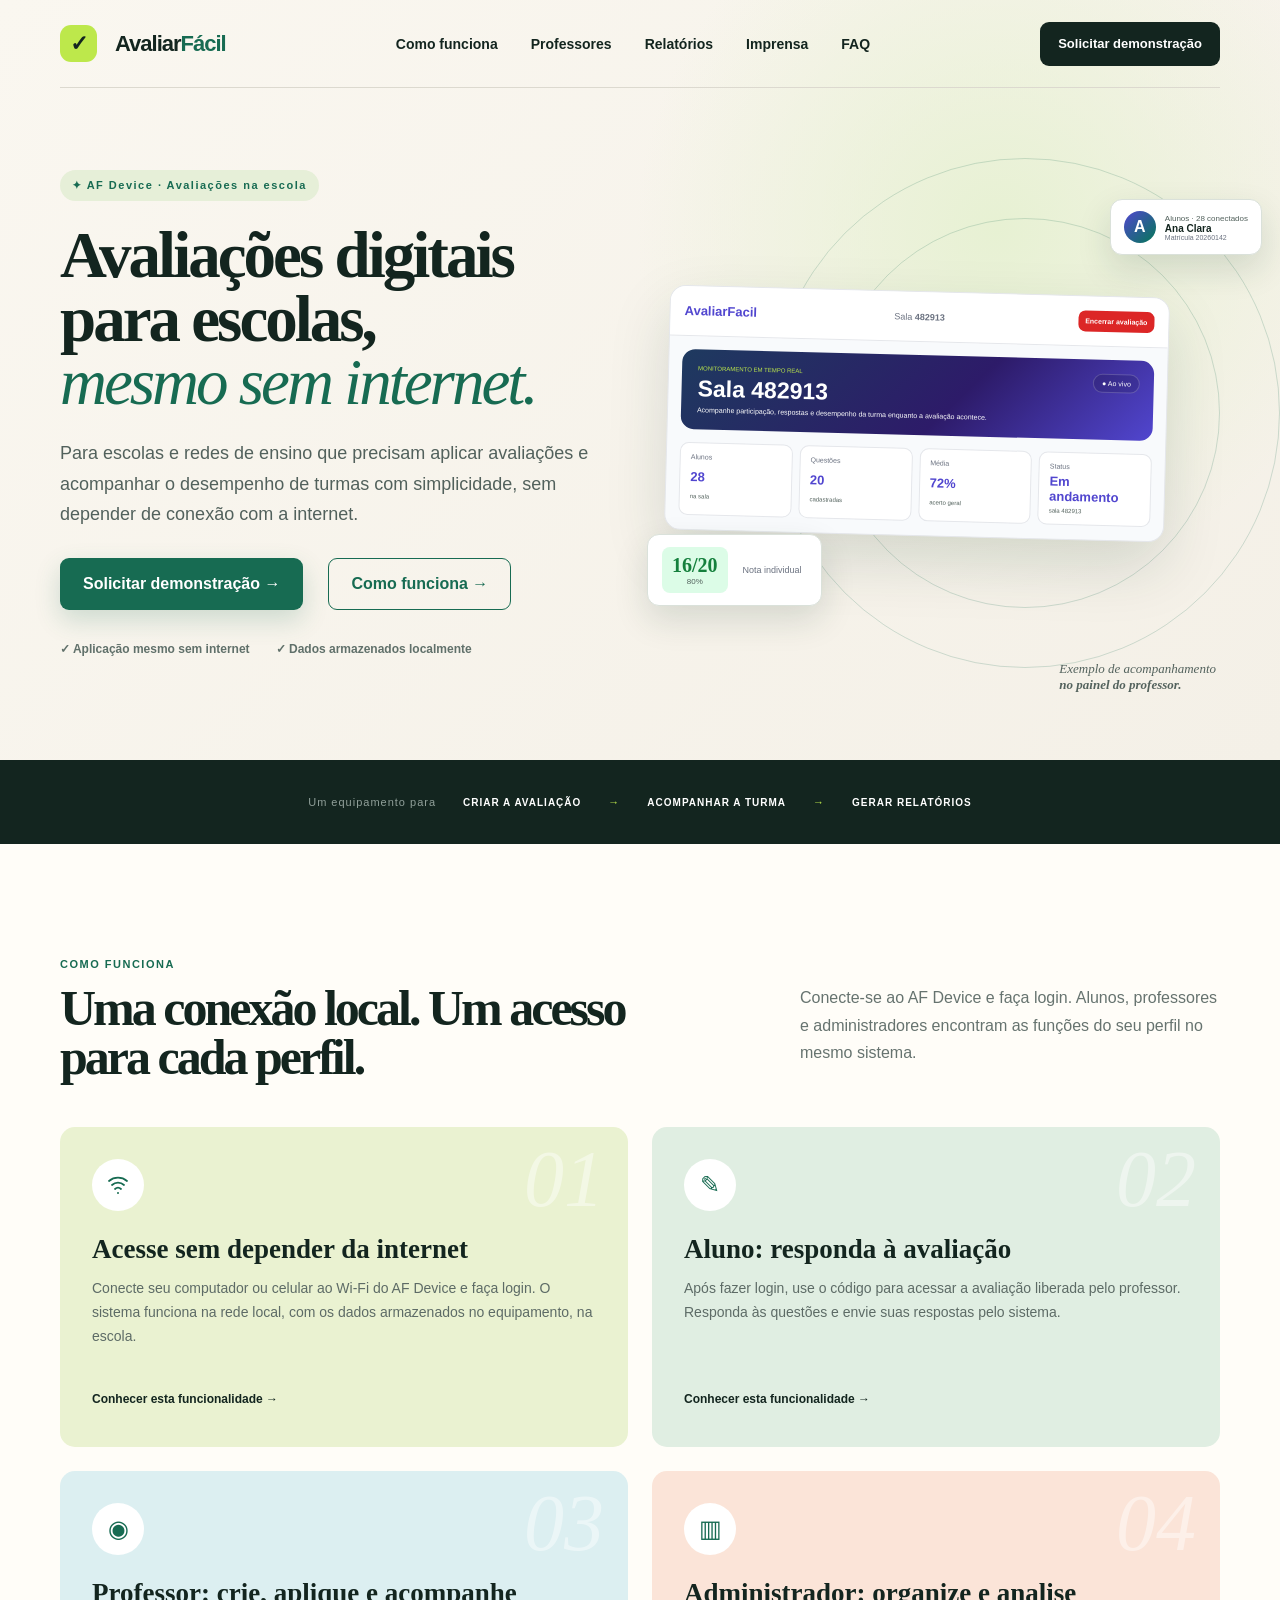
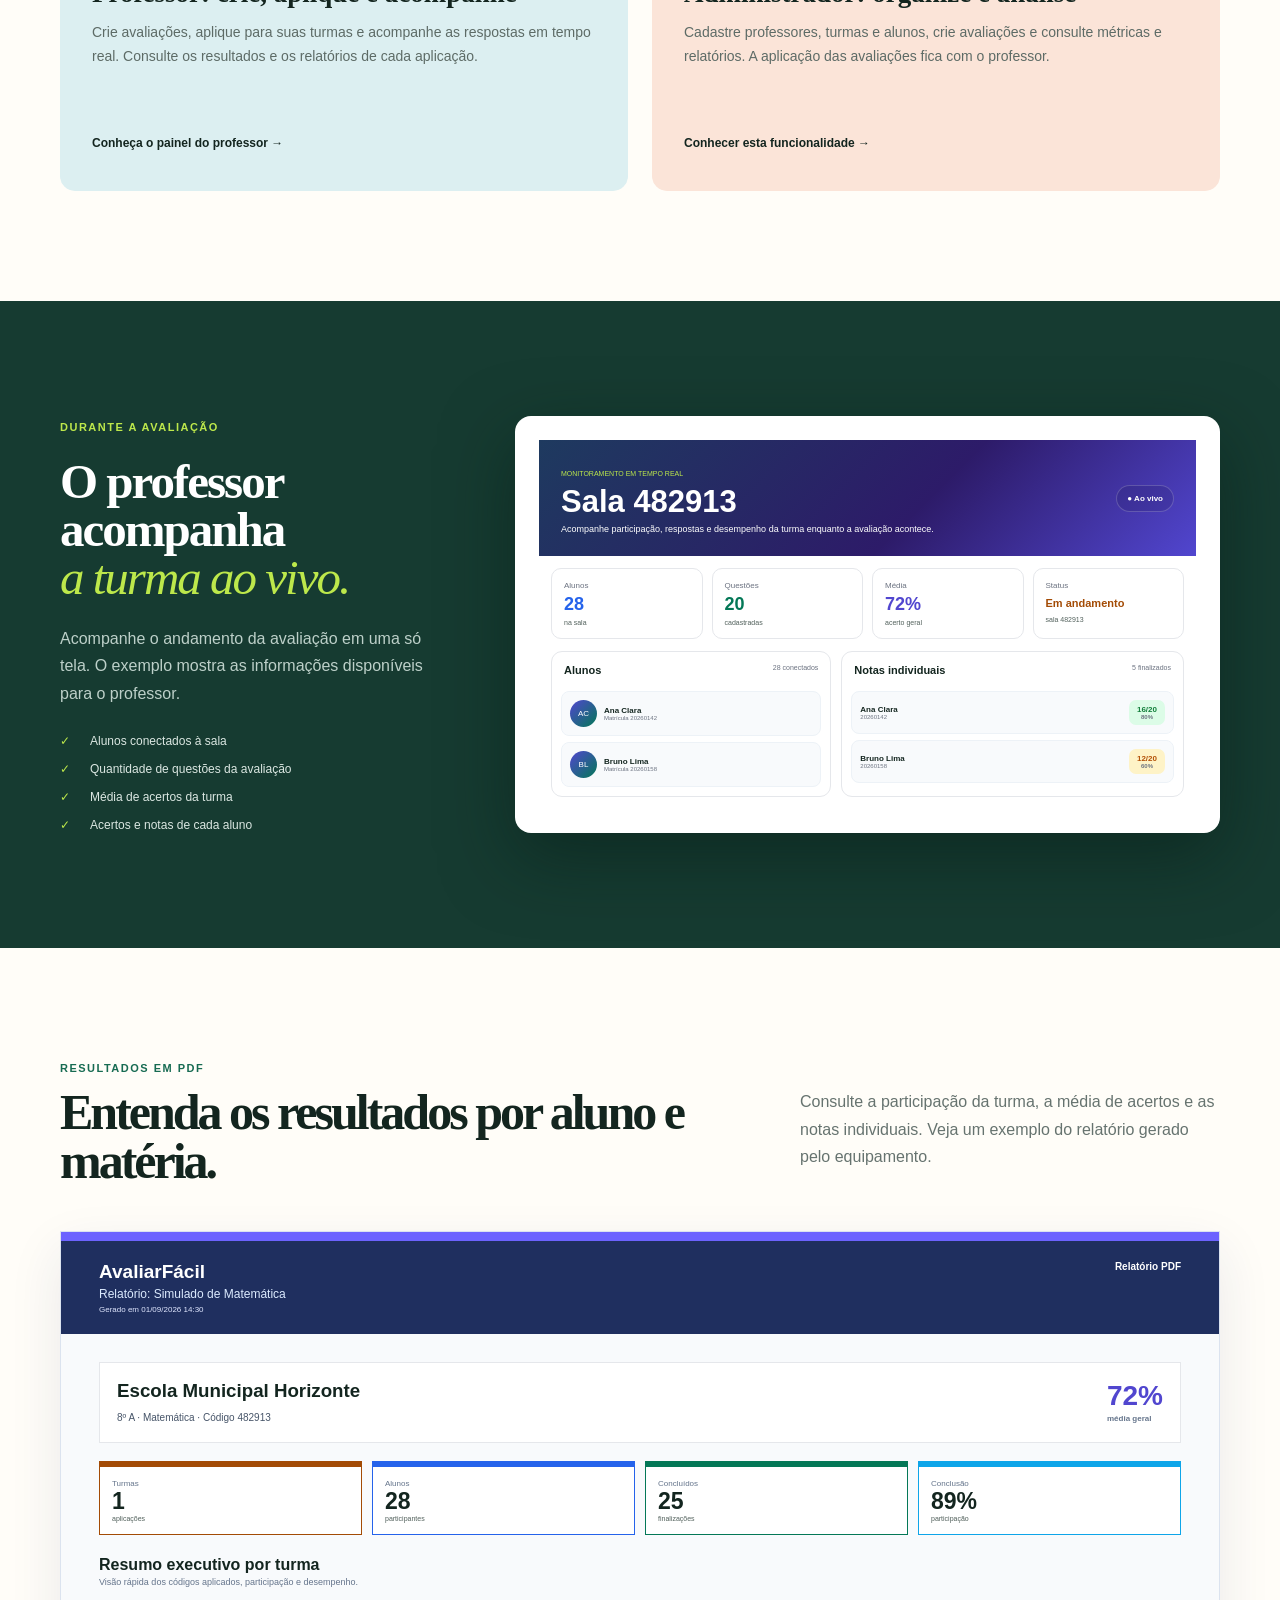
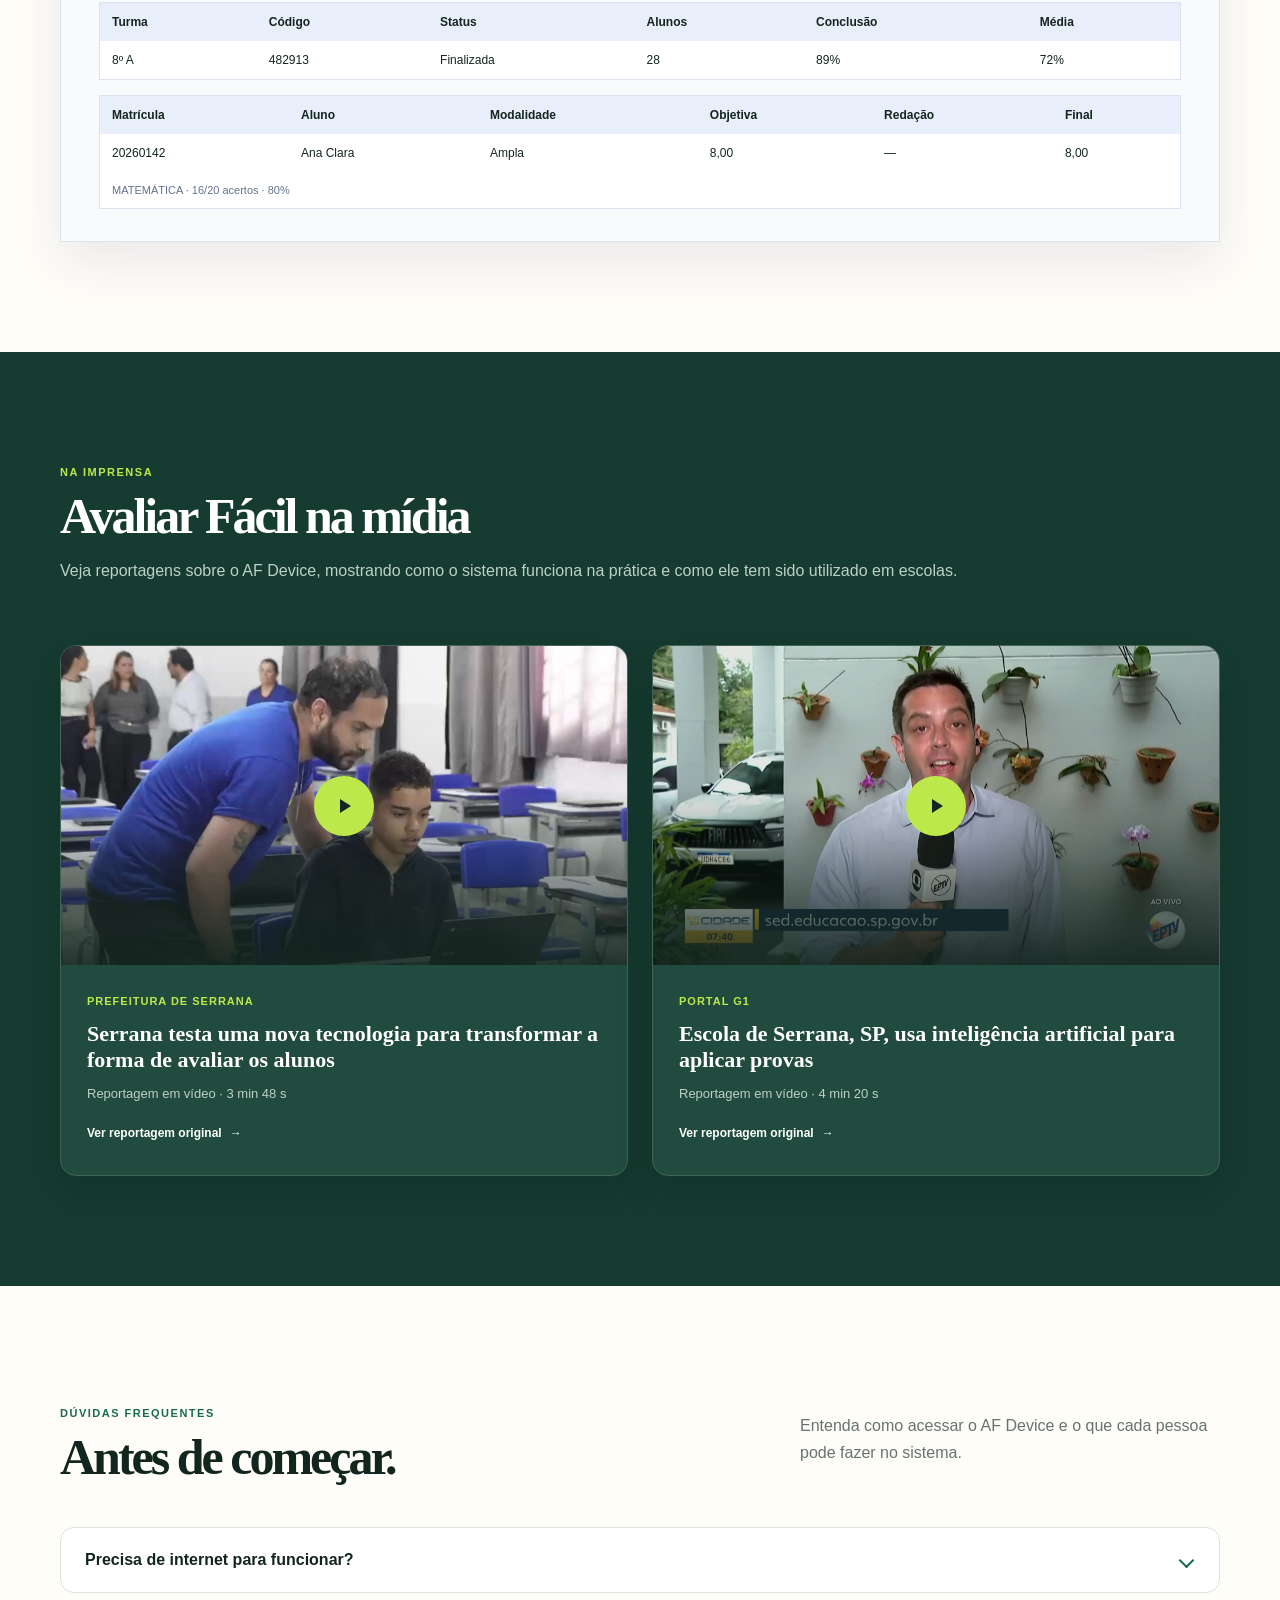
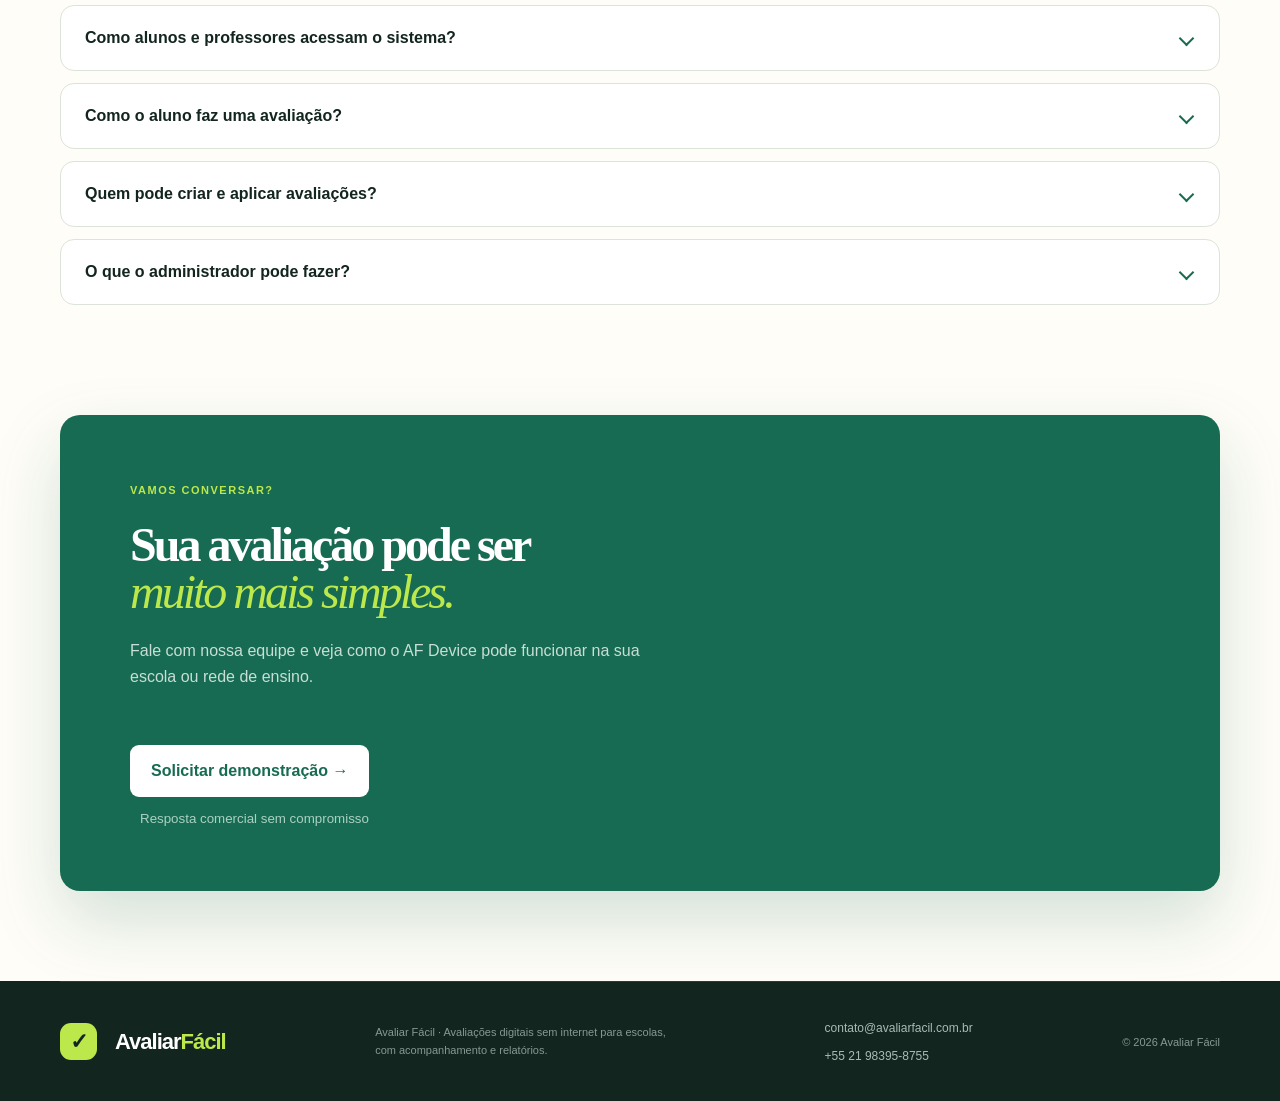
==== commit 7ea9ba61: "Add ReadMe & Adjust Contact" ====
--- a/index.html
+++ b/index.html
@@ -52,7 +52,7 @@
         "@type": "Organization",
         "name": "Avaliar Fácil",
         "url": "https://www.avaliarfacil.com.br/",
-        "email": "contato@avaliafacil.com.br"
+        "email": "contato@avaliarfacil.com.br"
       }
     </script>
   </head>
@@ -651,7 +651,7 @@
           <div class="cta-actions">
             <a
               class="button button-white"
-              href="mailto:contato@avaliafacil.com.br"
+              href="mailto:contato@avaliarfacil.com.br"
               >Solicitar demonstração →</a
             >
             <small>Resposta comercial sem compromisso</small>
@@ -669,8 +669,8 @@
             acompanhamento e relatórios.
           </p>
           <address class="footer-contact">
-            <a href="mailto:contato@avaliafacil.com.br"
-              >contato@avaliafacil.com.br</a
+            <a href="mailto:contato@avaliarfacil.com.br"
+              >contato@avaliarfacil.com.br</a
             >
             <a href="tel:+5521983958755">+55 21 98395-8755</a>
           </address>
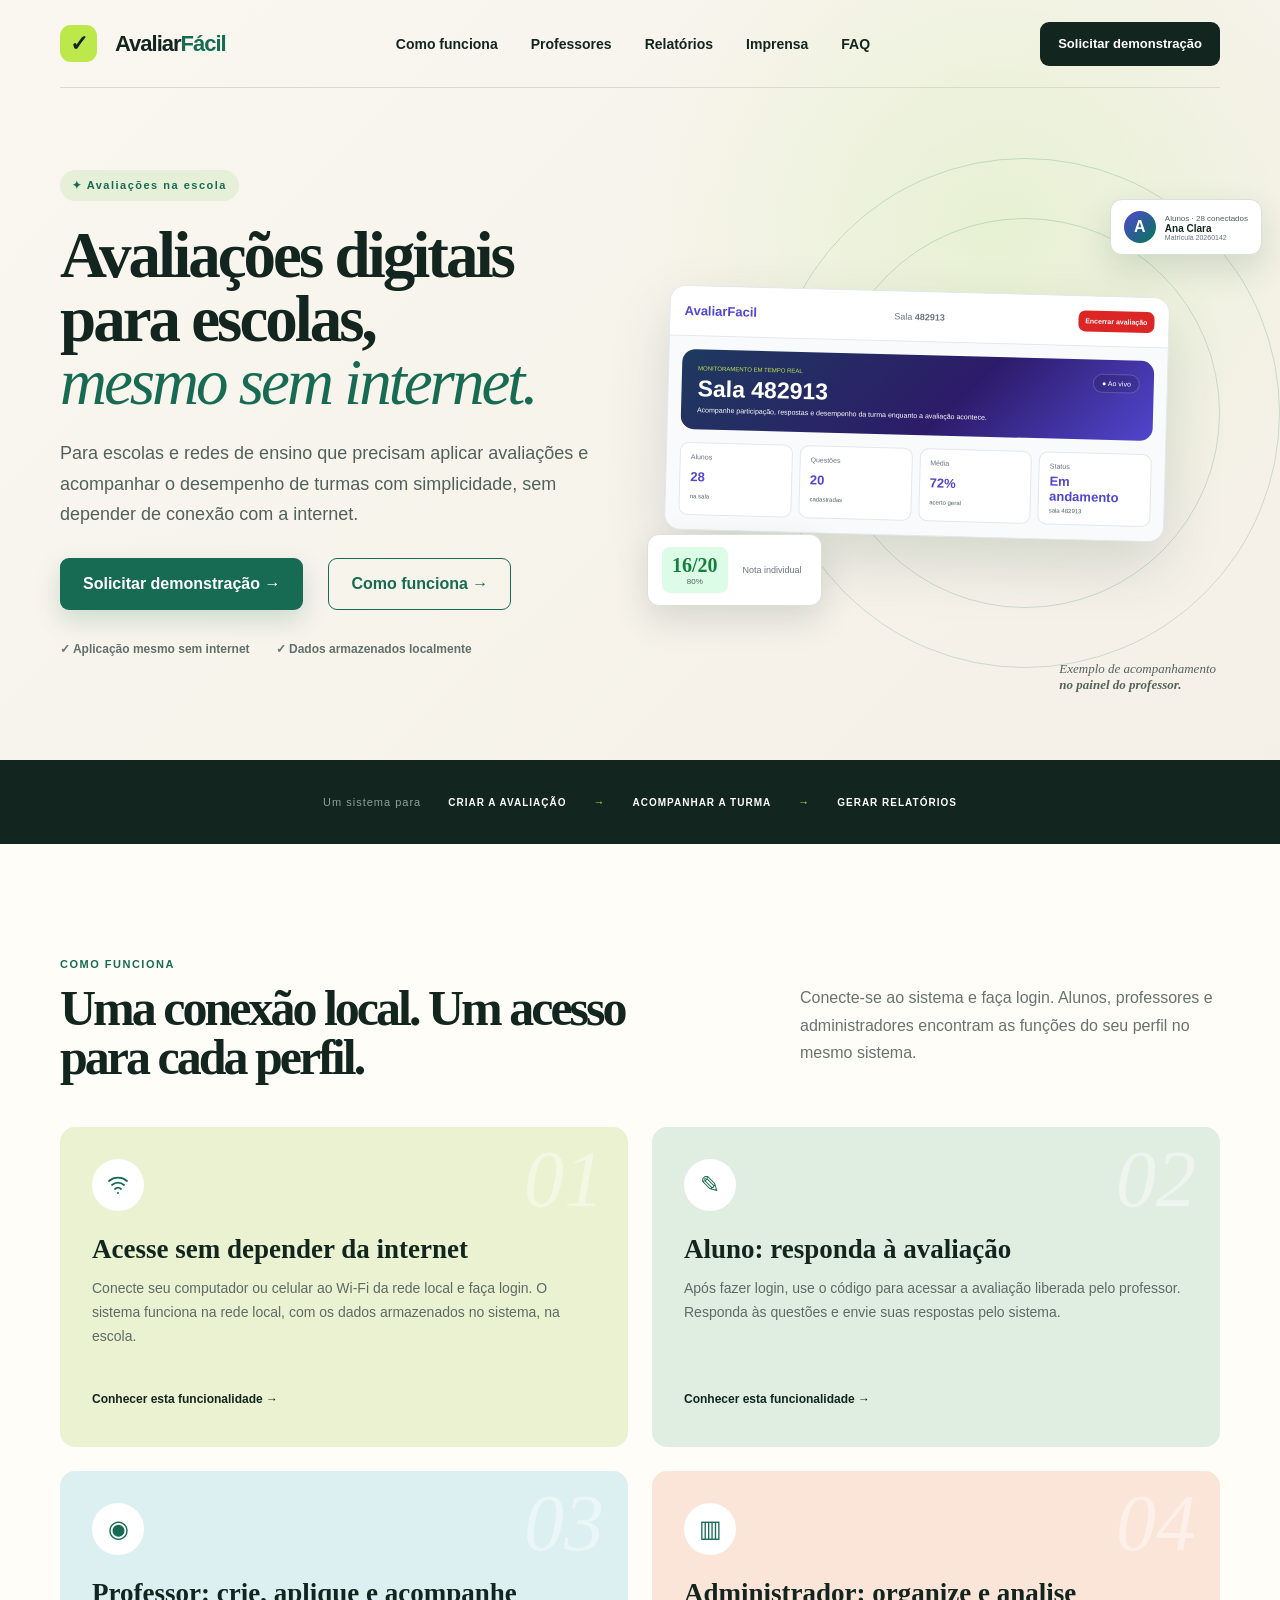
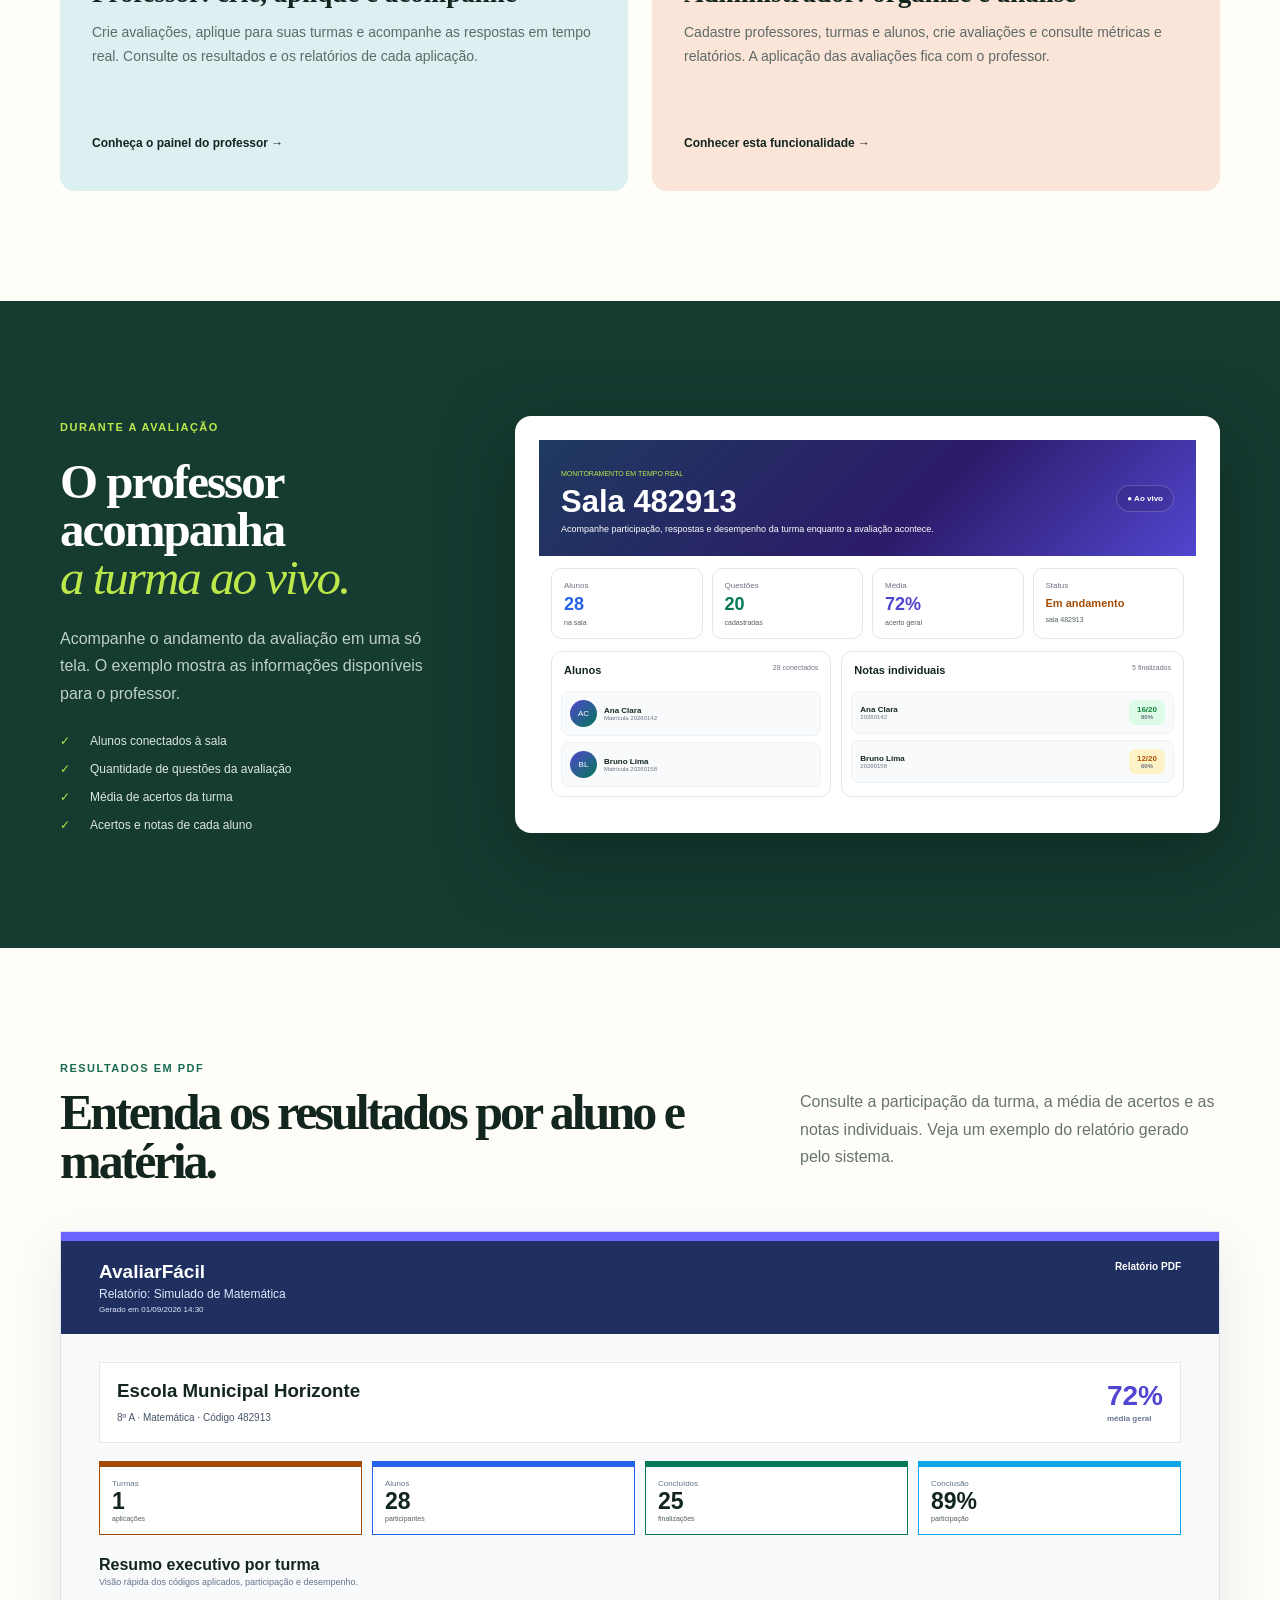
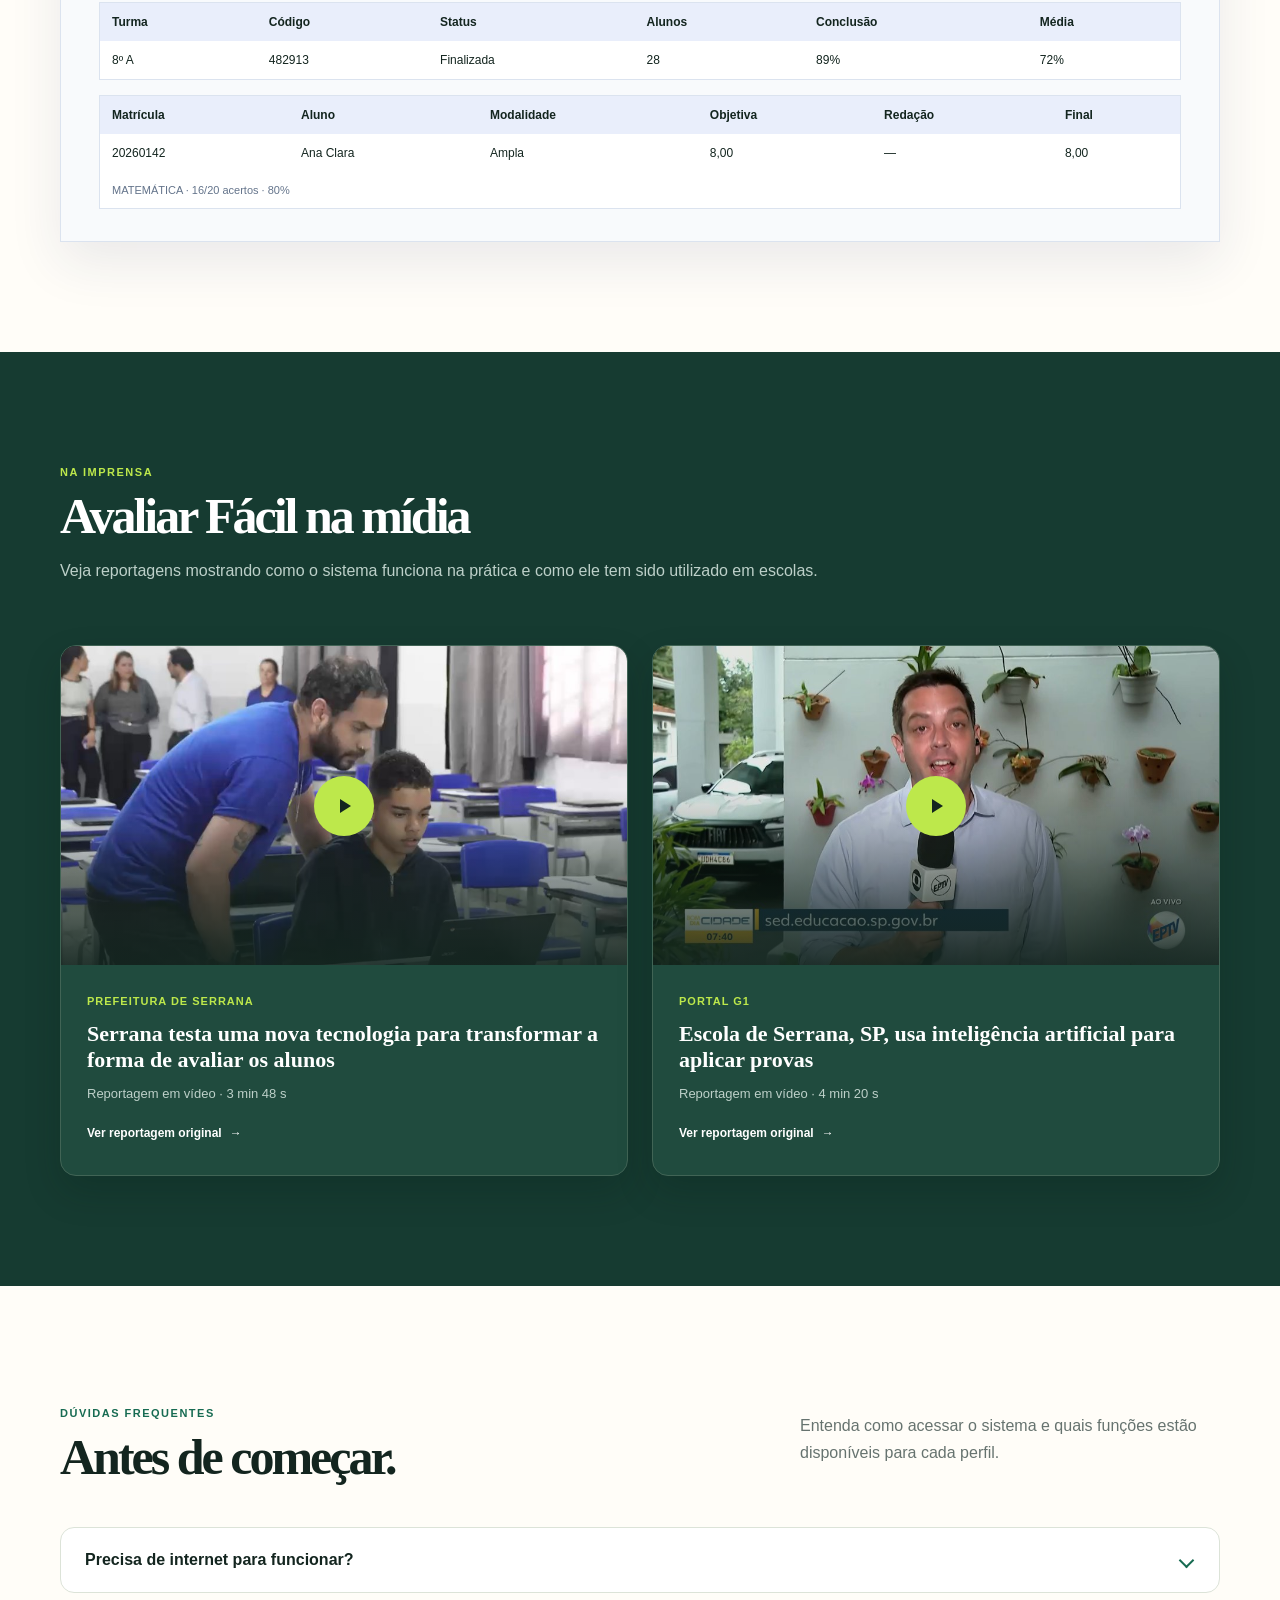
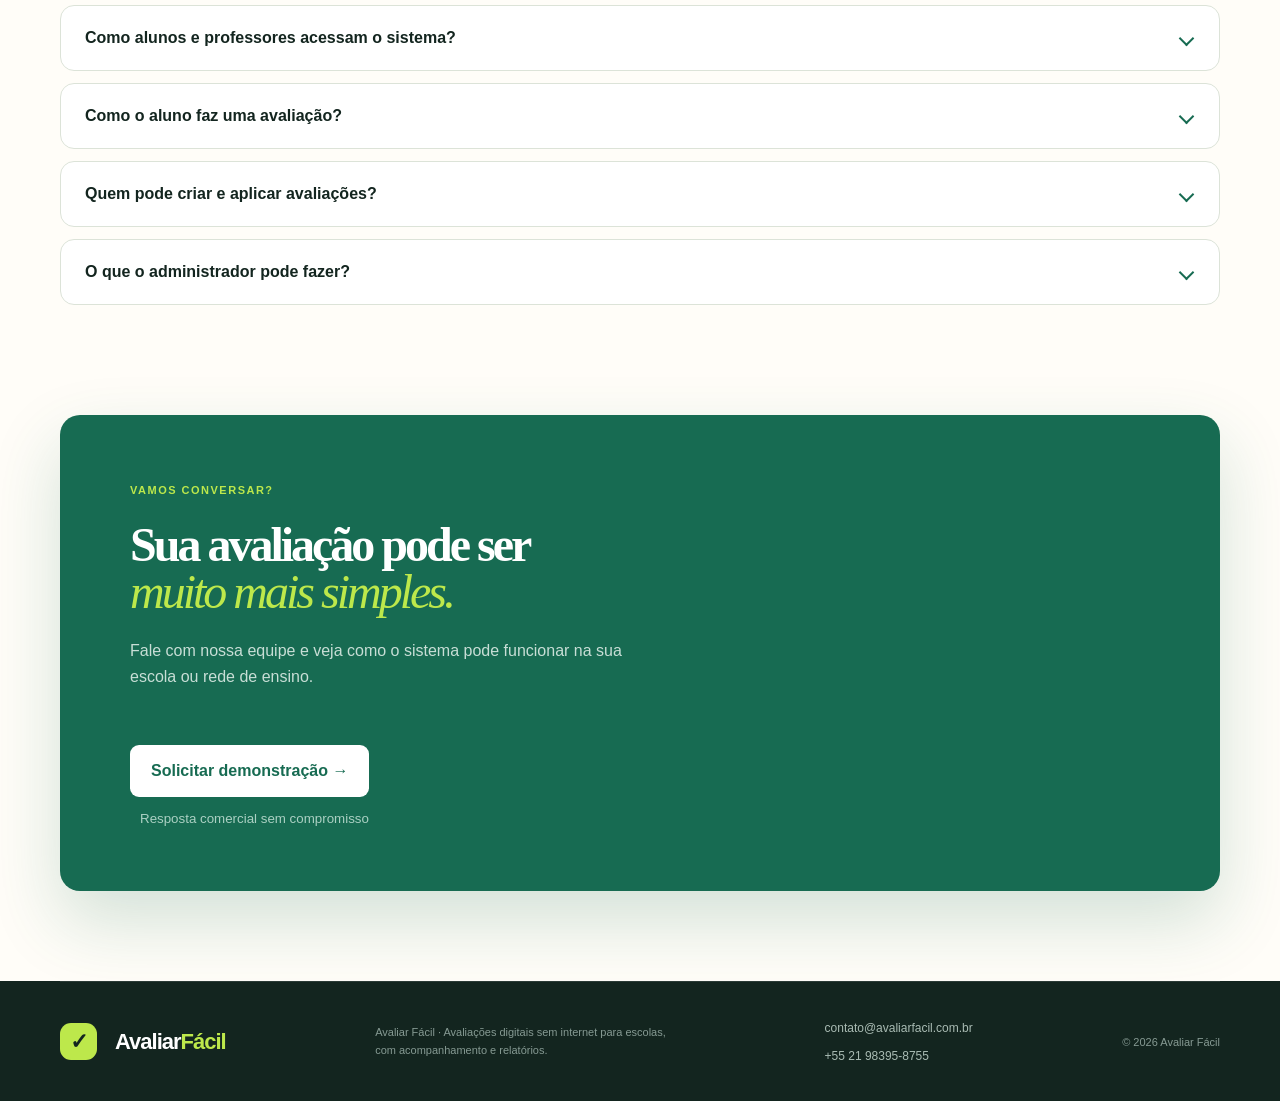
==== commit ea004ada: "Adjust term "device" to "system"" ====
--- a/index.html
+++ b/index.html
@@ -41,7 +41,7 @@
 
     <meta
       name="description"
-      content="Aplique avaliações digitais, acompanhe a turma e consulte relatórios com o AF Device. Dados na escola, sem depender da internet. Solicite uma demonstração."
+      content="Aplique avaliações digitais, acompanhe a turma e consulte relatórios com o sistema. Dados na escola, sem depender da internet. Solicite uma demonstração."
     />
     <script src="./js/navigation.js" defer></script>
     <script src="./js/motion.js" defer></script>
@@ -87,7 +87,7 @@
         </nav>
         <div class="hero-grid container">
           <div class="hero-copy">
-            <div class="eyebrow">✦ AF Device · Avaliações na escola</div>
+            <div class="eyebrow">✦ Avaliações na escola</div>
             <h1>
               Avaliações digitais para escolas, <br /><em
                 >mesmo sem internet.</em
@@ -167,7 +167,7 @@
       </section>
       <section class="proof-strip">
         <div class="container proof-inner">
-          <span>Um equipamento para</span><b>CRIAR A AVALIAÇÃO</b><i>→</i
+          <span>Um sistema para</span><b>CRIAR A AVALIAÇÃO</b><i>→</i
           ><b>ACOMPANHAR A TURMA</b><i>→</i><b>GERAR RELATÓRIOS</b>
         </div>
       </section>
@@ -178,7 +178,7 @@
             <h2>Uma conexão local. Um acesso para cada perfil.</h2>
           </div>
           <p>
-            Conecte-se ao AF Device e faça login. Alunos, professores e
+            Conecte-se ao sistema e faça login. Alunos, professores e
             administradores encontram as funções do seu perfil no mesmo sistema.
           </p>
         </div>
@@ -209,9 +209,9 @@
             </span>
             <h3>Acesse sem depender da internet</h3>
             <p>
-              Conecte seu computador ou celular ao Wi-Fi do AF Device e faça
+              Conecte seu computador ou celular ao Wi-Fi da rede local e faça
               login. O sistema funciona na rede local, com os dados armazenados
-              no equipamento, na escola.
+              no sistema, na escola.
             </p>
             <a href="#contato">Conhecer esta funcionalidade →</a>
           </article>
@@ -250,7 +250,7 @@
           </article>
         </div>
       </section>
-      <!-- TODO: Adicionar aqui a seção de acesso ao AF Device (id="acesso"),
+      <!-- TODO: Adicionar aqui a seção de acesso ao sistema (id="acesso"),
            com as informações de conexão ao Wi-Fi, rede local e login.
            Depois, atualizar o link do primeiro card de "Como funciona". -->
 
@@ -349,7 +349,7 @@
           </div>
           <p>
             Consulte a participação da turma, a média de acertos e as notas
-            individuais. Veja um exemplo do relatório gerado pelo equipamento.
+            individuais. Veja um exemplo do relatório gerado pelo sistema.
           </p>
         </div>
         <div class="report-paper">
@@ -460,8 +460,8 @@
               <span class="kicker">NA IMPRENSA</span>
               <h2 id="noticias-titulo">Avaliar Fácil na mídia</h2>
               <p>
-                Veja reportagens sobre o AF Device, mostrando como o sistema
-                funciona na prática e como ele tem sido utilizado em escolas.
+                Veja reportagens mostrando como o sistema funciona na prática e
+                como ele tem sido utilizado em escolas.
               </p>
             </div>
           </div>
@@ -577,8 +577,8 @@
               <h2 id="duvidas-titulo">Antes de começar.</h2>
             </div>
             <p>
-              Entenda como acessar o AF Device e o que cada pessoa pode fazer no
-              sistema.
+              Entenda como acessar o sistema e quais funções estão disponíveis
+              para cada perfil.
             </p>
           </div>
           <div class="faq-list">
@@ -586,10 +586,9 @@
               <summary>Precisa de internet para funcionar?</summary>
               <div class="faq-answer">
                 <p>
-                  Não. O acesso ao equipamento é feito pela rede do próprio AF
-                  Device, sem depender de uma conexão com a internet. As
-                  avaliações e os resultados ficam armazenados no equipamento,
-                  na escola.
+                  Não. O acesso ao sistema é feito pela rede local, sem depender
+                  de uma conexão com a internet. As avaliações e os resultados
+                  ficam armazenados no sistema, na escola.
                 </p>
               </div>
             </details>
@@ -597,8 +596,8 @@
               <summary>Como alunos e professores acessam o sistema?</summary>
               <div class="faq-answer">
                 <p>
-                  Conecte um computador ou celular à rede do AF Device. Depois,
-                  acesse o sistema e faça login. Cada pessoa encontra as funções
+                  Conecte um computador ou celular à rede local. Depois, acesse
+                  o sistema e faça login. Cada pessoa encontra as funções
                   disponíveis para seu perfil: aluno, professor ou
                   administrador.
                 </p>
@@ -608,10 +607,9 @@
               <summary>Como o aluno faz uma avaliação?</summary>
               <div class="faq-answer">
                 <p>
-                  Após se conectar à rede do AF Device e fazer login, o aluno
-                  acessa a avaliação liberada pelo professor através de um
-                  código, preenche as respostas e envia a avaliação pelo
-                  sistema.
+                  Após se conectar à rede local e fazer login, o aluno acessa a
+                  avaliação liberada pelo professor através de um código,
+                  preenche as respostas e envia a avaliação pelo sistema.
                 </p>
               </div>
             </details>
@@ -644,8 +642,8 @@
             <span class="kicker light">VAMOS CONVERSAR?</span>
             <h2>Sua avaliação pode ser <br /><em>muito mais simples.</em></h2>
             <p>
-              Fale com nossa equipe e veja como o AF Device pode funcionar na
-              sua escola ou rede de ensino.
+              Fale com nossa equipe e veja como o sistema pode funcionar na sua
+              escola ou rede de ensino.
             </p>
           </div>
           <div class="cta-actions">
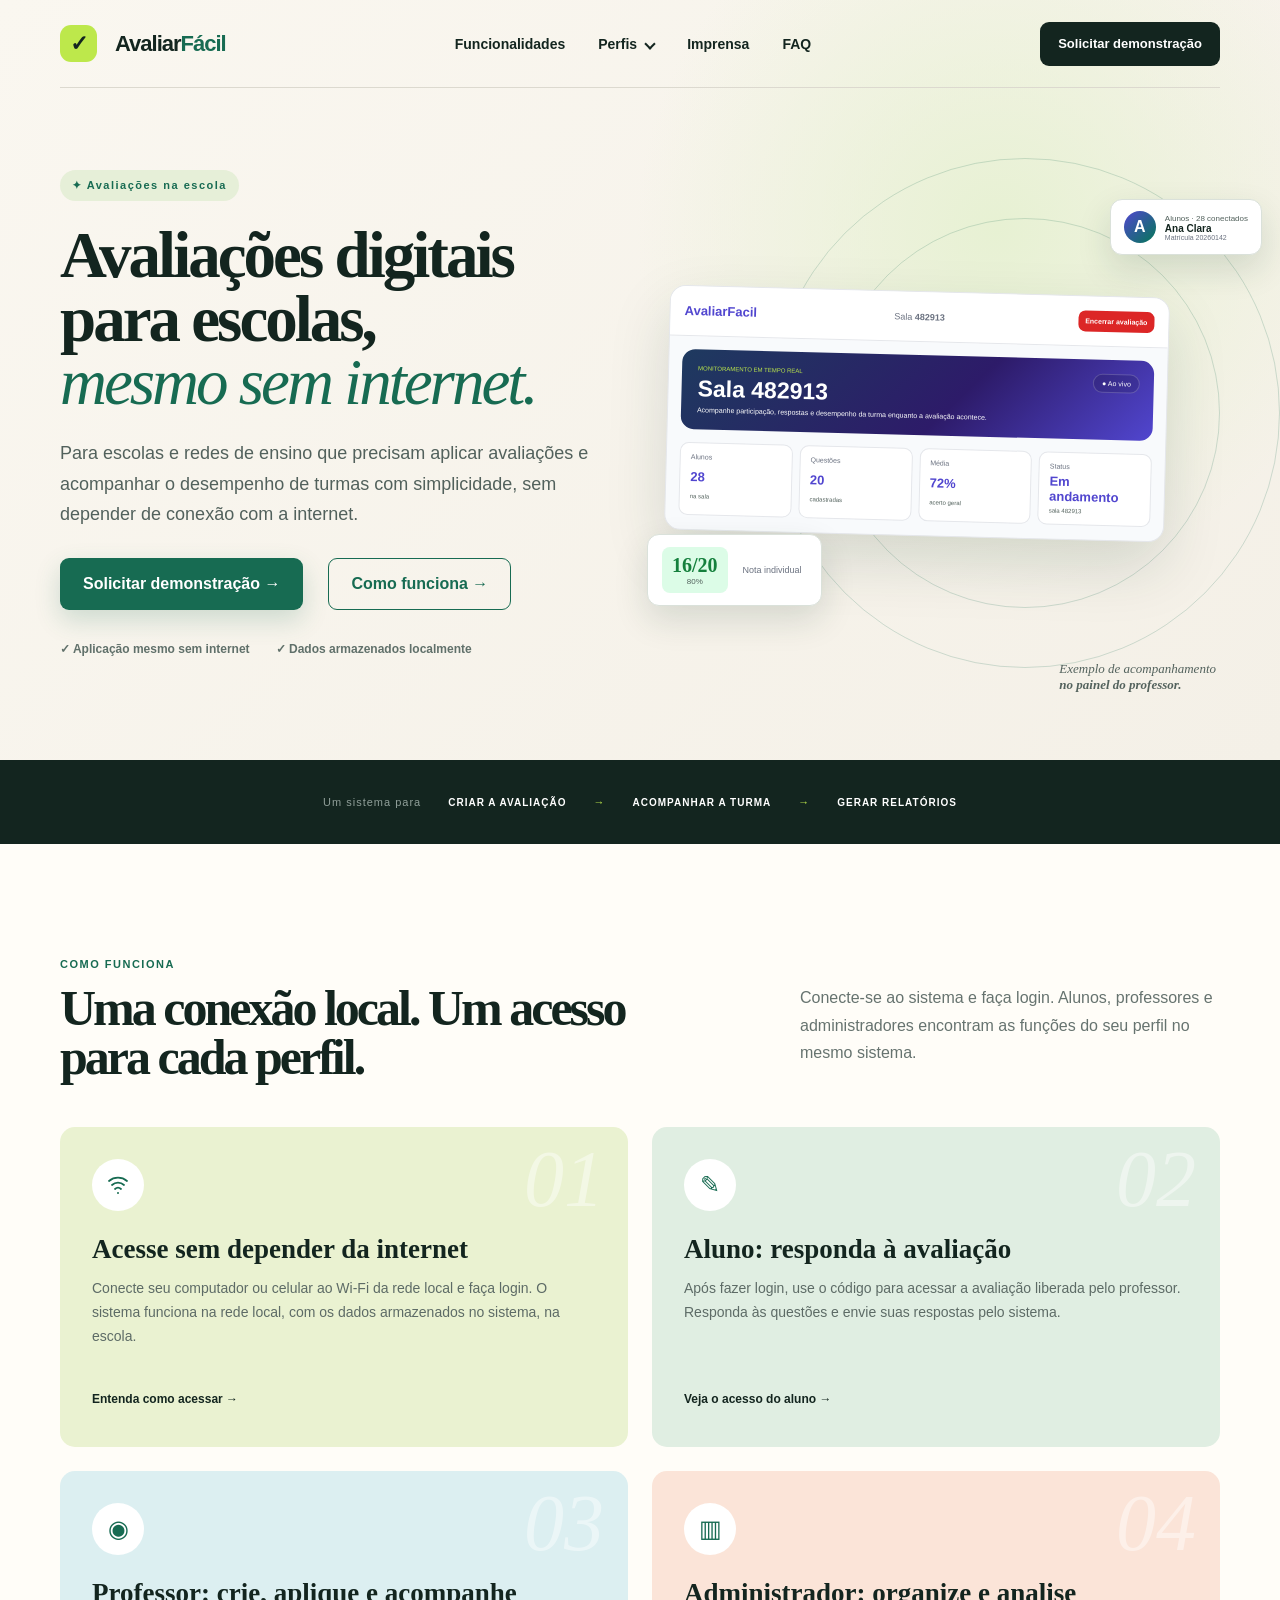
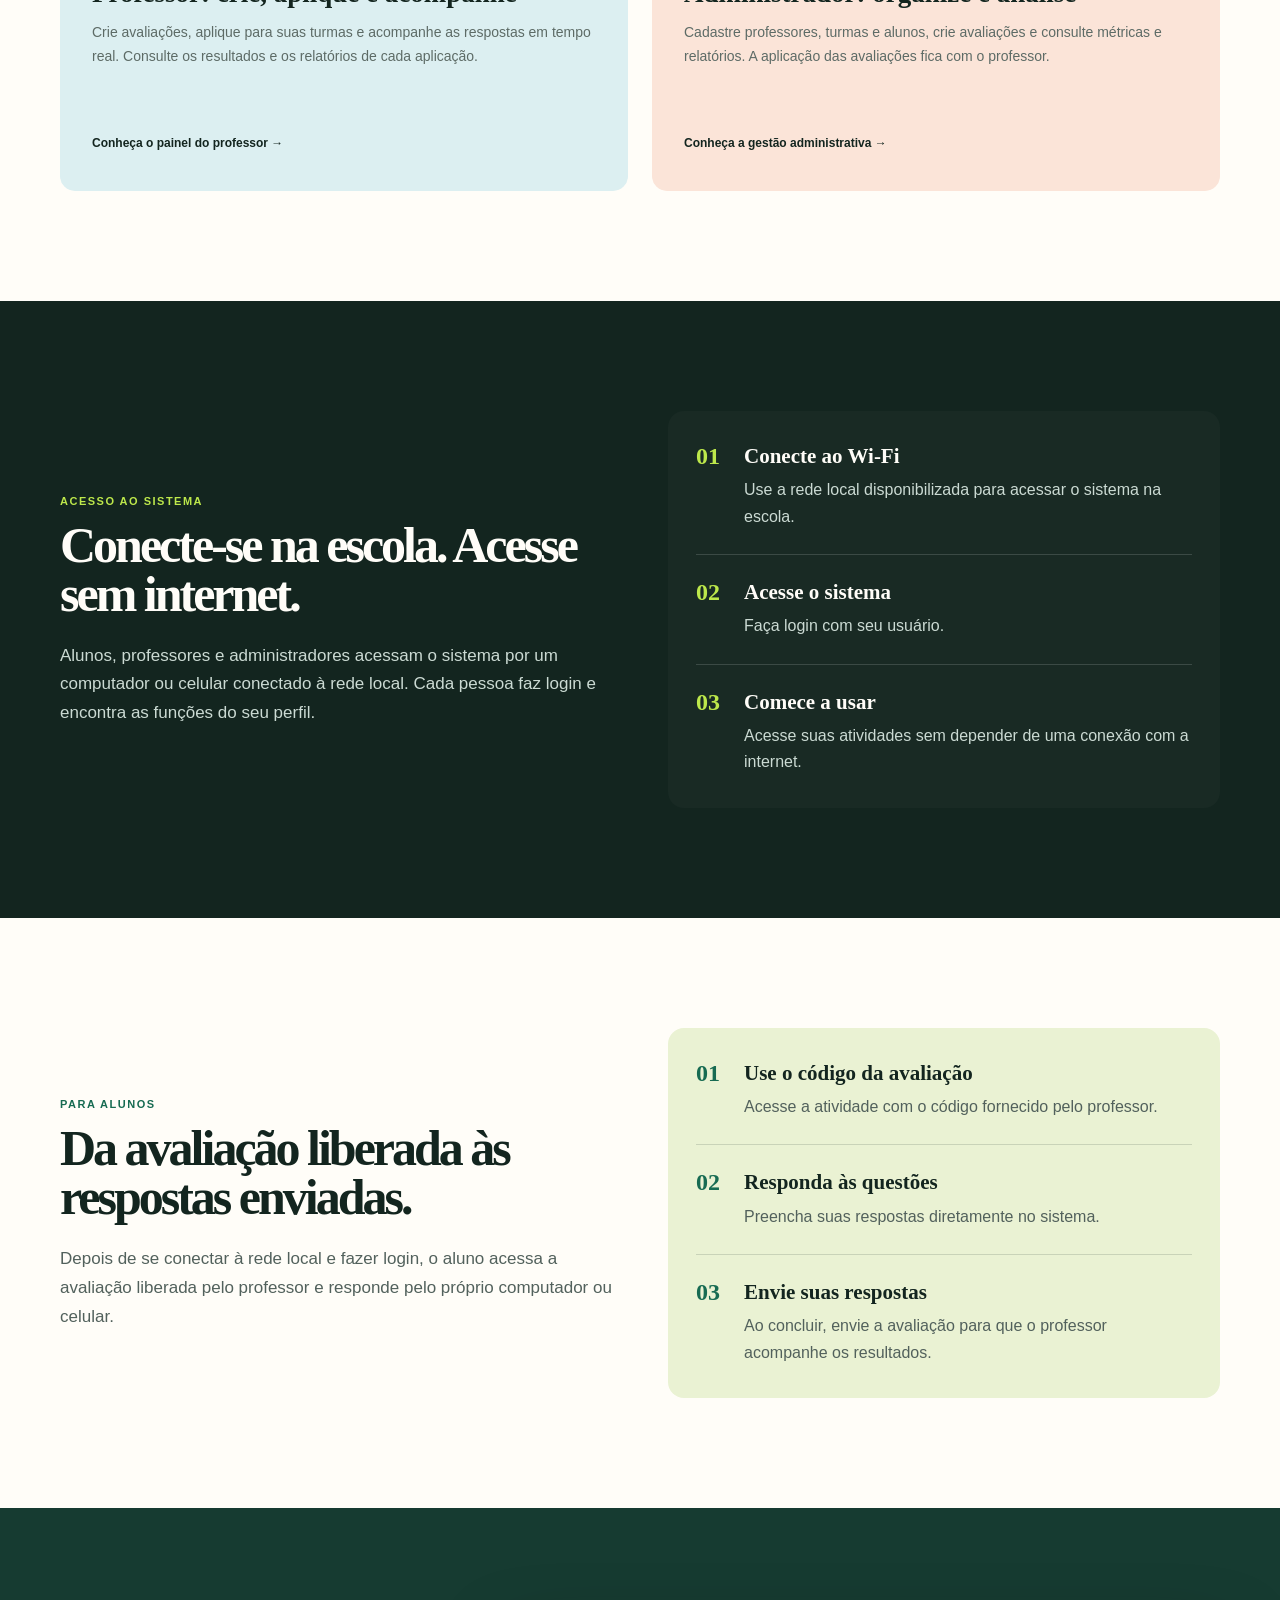
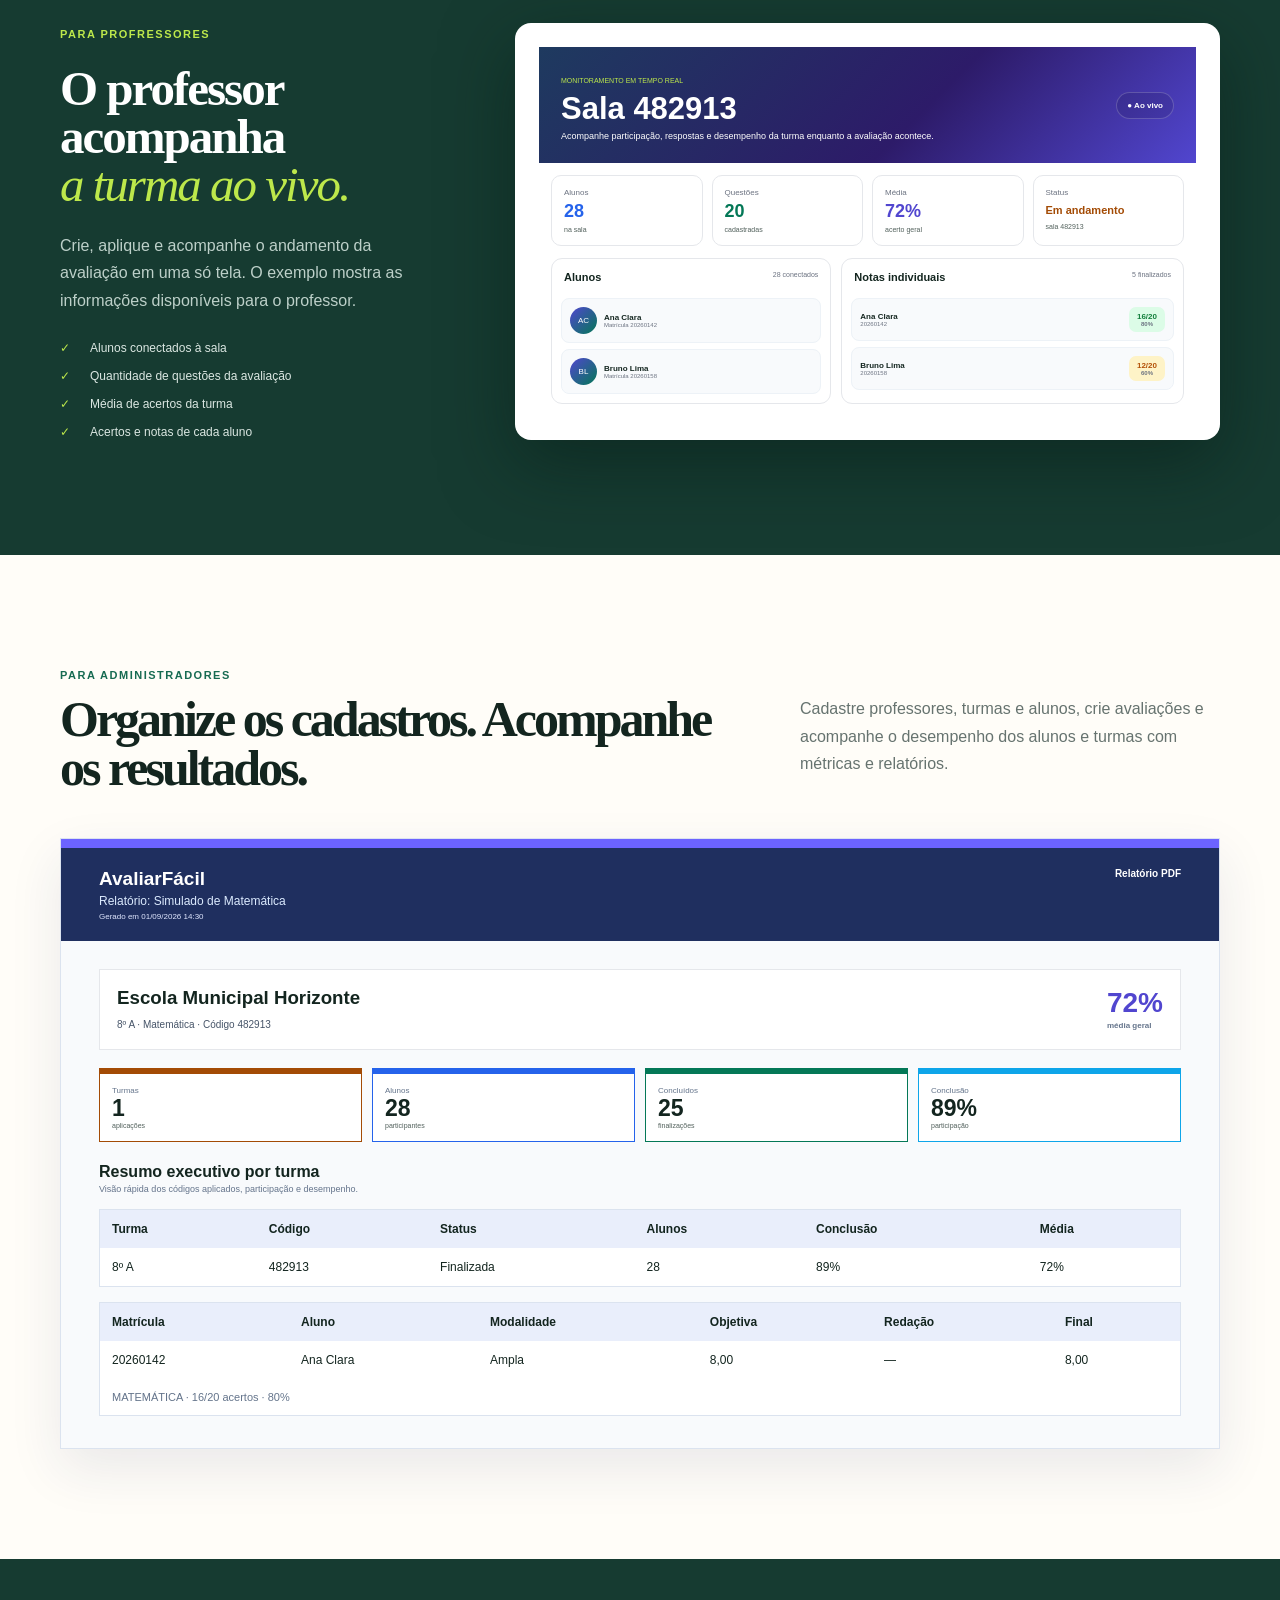
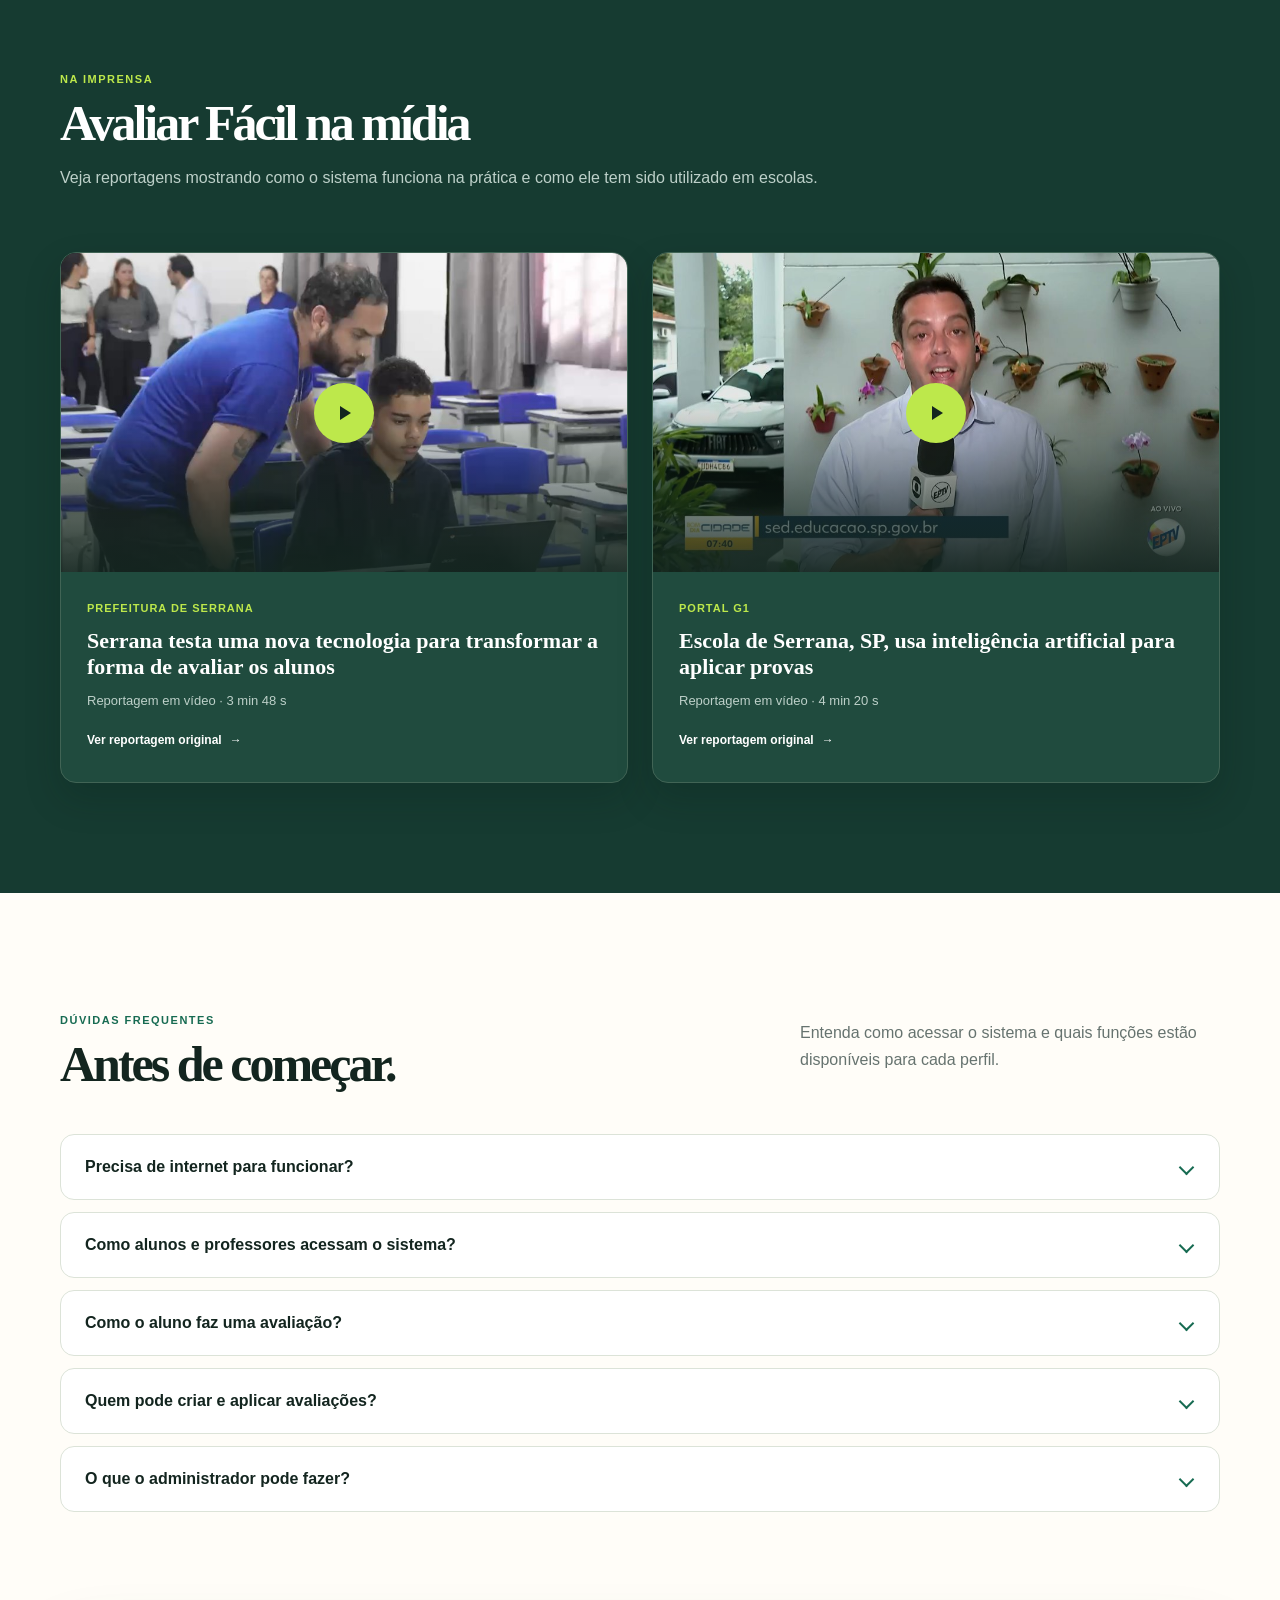
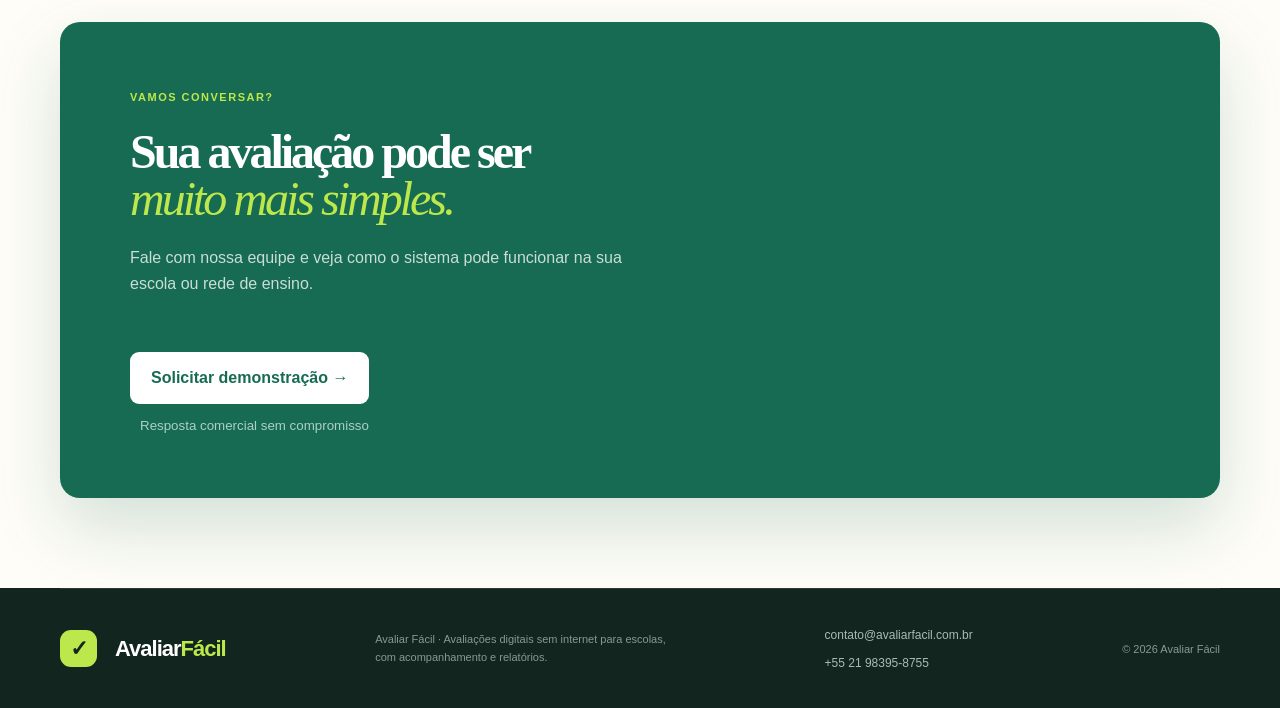
==== commit 24090169: "Add Sections for Each User + Adjust Menu" ====
--- a/index.html
+++ b/index.html
@@ -74,9 +74,15 @@
             Menu
           </button>
           <div class="nav-links" id="navigation-links">
-            <a href="#recursos">Como funciona</a>
-            <a href="#painel-professor">Professores</a>
-            <a href="#para-quem">Relatórios</a>
+            <a href="#recursos">Funcionalidades</a>
+            <details class="nav-audience">
+              <summary>Perfis</summary>
+              <div class="nav-submenu">
+                <a href="#alunos">Alunos</a>
+                <a href="#painel-professor">Professores</a>
+                <a href="#administradores">Administradores</a>
+              </div>
+            </details>
             <a href="#noticias">Imprensa</a>
             <a href="#duvidas">FAQ</a>
             <a class="mobile-contact" href="#contato">Solicitar demonstração</a>
@@ -213,7 +219,7 @@
               login. O sistema funciona na rede local, com os dados armazenados
               no sistema, na escola.
             </p>
-            <a href="#contato">Conhecer esta funcionalidade →</a>
+            <a href="#acesso">Entenda como acessar →</a>
           </article>
           <article class="benefit-card sage">
             <div class="card-number" aria-hidden="true">02</div>
@@ -224,7 +230,7 @@
               pelo professor. Responda às questões e envie suas respostas pelo
               sistema.
             </p>
-            <a href="#contato">Conhecer esta funcionalidade →</a>
+            <a href="#alunos">Veja o acesso do aluno →</a>
           </article>
           <article class="benefit-card blue">
             <div class="card-number" aria-hidden="true">03</div>
@@ -246,26 +252,95 @@
               métricas e relatórios. A aplicação das avaliações fica com o
               professor.
             </p>
-            <a href="#contato">Conhecer esta funcionalidade →</a>
+            <a href="#administradores">Conheça a gestão administrativa →</a>
           </article>
         </div>
       </section>
-      <!-- TODO: Adicionar aqui a seção de acesso ao sistema (id="acesso"),
-           com as informações de conexão ao Wi-Fi, rede local e login.
-           Depois, atualizar o link do primeiro card de "Como funciona". -->
+      <section
+        class="section access-section"
+        id="acesso"
+        aria-labelledby="acesso-titulo"
+      >
+        <div class="container profile-layout">
+          <div class="profile-copy">
+            <span class="kicker light">ACESSO AO SISTEMA</span>
+            <h2 id="acesso-titulo">
+              Conecte-se na escola. Acesse sem internet.
+            </h2>
+            <p>
+              Alunos, professores e administradores acessam o sistema por um
+              computador ou celular conectado à rede local. Cada pessoa faz
+              login e encontra as funções do seu perfil.
+            </p>
+          </div>
+          <ol class="profile-steps" role="list">
+            <li>
+              <h3>Conecte ao Wi-Fi</h3>
+              <p>
+                Use a rede local disponibilizada para acessar o sistema na
+                escola.
+              </p>
+            </li>
+            <li>
+              <h3>Acesse o sistema</h3>
+              <p>Faça login com seu usuário.</p>
+            </li>
+            <li>
+              <h3>Comece a usar</h3>
+              <p>
+                Acesse suas atividades sem depender de uma conexão com a
+                internet.
+              </p>
+            </li>
+          </ol>
+        </div>
+      </section>
 
-      <!-- TODO: Adicionar aqui a seção para alunos (id="alunos"),
-           com o fluxo de acesso, preenchimento e envio da avaliação.
-           Depois, atualizar o link do segundo card e incluir Alunos na navegação. -->
+      <section
+        class="section container"
+        id="alunos"
+        aria-labelledby="alunos-titulo"
+      >
+        <div class="profile-layout">
+          <div class="profile-copy">
+            <span class="kicker">PARA ALUNOS</span>
+            <h2 id="alunos-titulo">
+              Da avaliação liberada às respostas enviadas.
+            </h2>
+            <p>
+              Depois de se conectar à rede local e fazer login, o aluno acessa a
+              avaliação liberada pelo professor e responde pelo próprio
+              computador ou celular.
+            </p>
+          </div>
+          <ol class="profile-steps profile-student" role="list">
+            <li>
+              <h3>Use o código da avaliação</h3>
+              <p>Acesse a atividade com o código fornecido pelo professor.</p>
+            </li>
+            <li>
+              <h3>Responda às questões</h3>
+              <p>Preencha suas respostas diretamente no sistema.</p>
+            </li>
+            <li>
+              <h3>Envie suas respostas</h3>
+              <p>
+                Ao concluir, envie a avaliação para que o professor acompanhe os
+                resultados.
+              </p>
+            </li>
+          </ol>
+        </div>
+      </section>
 
       <section class="system-section" id="painel-professor">
         <div class="container device-story">
           <div class="system-copy">
-            <span class="kicker light">DURANTE A AVALIAÇÃO</span>
+            <span class="kicker light">PARA PROFRESSORES</span>
             <h2>O professor acompanha <br /><em>a turma ao vivo.</em></h2>
             <p>
-              Acompanhe o andamento da avaliação em uma só tela. O exemplo
-              mostra as informações disponíveis para o professor.
+              Crie, aplique e acompanhe o andamento da avaliação em uma só tela.
+              O exemplo mostra as informações disponíveis para o professor.
             </p>
             <ul class="preview-list">
               <li>Alunos conectados à sala</li>
@@ -336,22 +411,24 @@
           </div>
         </div>
       </section>
-      <!-- TODO: Adicionar aqui a seção para administradores (id="administradores"),
-           Com as funcionalidades de cadastros, avaliações e relatórios.
-           Avaliar como aproveitar o bloco de relatórios abaixo para evitar repetição.
-           Depois, atualizar o link do quarto card e incluir Administradores na navegação. -->
-
-      <section class="section reports container" id="para-quem">
+      <section
+        class="section reports container"
+        id="administradores"
+        aria-labelledby="administradores-titulo"
+      >
         <div class="section-heading">
           <div>
-            <span class="kicker">RESULTADOS EM PDF</span>
-            <h2>Entenda os resultados por aluno e matéria.</h2>
+            <span class="kicker">PARA ADMINISTRADORES</span>
+            <h2 id="administradores-titulo">
+              Organize os cadastros. Acompanhe os resultados.
+            </h2>
           </div>
           <p>
-            Consulte a participação da turma, a média de acertos e as notas
-            individuais. Veja um exemplo do relatório gerado pelo sistema.
+            Cadastre professores, turmas e alunos, crie avaliações e acompanhe o
+            desempenho dos alunos e turmas com métricas e relatórios.
           </p>
         </div>
+
         <div class="report-paper">
           <div class="pdf-header">
             <div>
--- a/css/estilos.css
+++ b/css/estilos.css
@@ -1935,3 +1935,57 @@
     transform: none !important;
   }
 }
+/* Detalhes de acesso e funcionalidades por perfil */
+.profile-layout {
+  display: grid;
+  grid-template-columns: repeat(2, minmax(0, 1fr));
+  align-items: center;
+  gap: 56px;
+}
+.profile-copy { min-width: 0; }
+.section .profile-copy h2 { margin-bottom: 23px; }
+.profile-copy p { margin: 0; color: #52615c; font-size: 17px; line-height: 1.7; }
+.access-section { background: var(--ink); color: var(--paper); }
+.access-section .profile-copy p, .access-section .profile-steps p { color: #cbdad3; }
+.profile-steps { list-style: none; counter-reset: profile-step; padding: 8px 28px; margin: 0; border-radius: 16px; }
+.profile-steps li { counter-increment: profile-step; position: relative; padding: 24px 0 24px 48px; border-bottom: 1px solid #13251f26; }
+.profile-steps li:last-child { border-bottom: 0; }
+.profile-steps li::before { content: counter(profile-step, decimal-leading-zero); position: absolute; left: 0; top: 24px; font: bold 24px Georgia, serif; color: var(--green); }
+.profile-steps h3 { font: bold 21px/1.25 Georgia, serif; margin: 0; }
+.profile-steps p { margin: 8px 0 0; color: #52615c; line-height: 1.65; }
+.access-section .profile-steps { background: #ffffff06; }
+.access-section .profile-steps li { border-color: #ffffff26; }
+.access-section .profile-steps li::before { color: var(--lime); }
+.profile-student { background: #eaf2d3; }
+.report-intro { max-width: 720px; margin-bottom: 28px; }
+.report-intro h3 { margin: 0 0 16px; font: bold 26px/1.2 Georgia, serif; }
+.report-intro p { margin: 0; color: #52615c; line-height: 1.7; }
+@media (max-width: 900px) {
+  .profile-layout { grid-template-columns: minmax(0, 1fr); gap: 28px; }
+}
+@media (max-width: 600px) {
+  .profile-steps { padding: 4px 20px; }
+  .profile-steps li { padding-left: 40px; }
+  .profile-copy p { font-size: 16px; }
+}
+/* Submenu de navegacao por perfil */
+.nav { position: relative; z-index: 5; }
+.nav-links { align-items: center; }
+.nav-audience { position: relative; }
+.nav-audience summary { display: flex; align-items: center; gap: 9px; min-height: 44px; cursor: pointer; list-style: none; }
+.nav-audience summary::-webkit-details-marker { display: none; }
+.nav-audience summary::after { content: ''; width: 6px; height: 6px; border-right: 2px solid currentColor; border-bottom: 2px solid currentColor; transform: rotate(45deg); }
+.nav-audience[open] summary::after { transform: rotate(225deg); }
+.nav-audience summary:hover { color: var(--green); }
+.nav-audience summary:focus-visible { outline: 2px solid var(--green); outline-offset: 4px; border-radius: 4px; }
+.nav-submenu { position: absolute; top: 100%; left: -12px; min-width: 210px; padding: 8px; background: var(--paper); border: 1px solid #d7dfd4; border-radius: 12px; box-shadow: 0 12px 30px #13251f18; }
+.nav-submenu a { display: flex; align-items: center; min-height: 44px; padding: 10px 12px; border-radius: 6px; }
+.nav-submenu a:hover { background: #e6efd8; }
+@media (min-width: 901px) and (max-width: 1100px) { .nav-links { gap: 18px; } }
+@media (max-width: 900px) {
+  .nav-links { align-items: stretch; }
+  .nav-audience summary { padding: 10px 12px; }
+  .nav-submenu { position: static; min-width: 0; margin: 0 12px 8px; box-shadow: none; }
+  .nav-links .mobile-contact { background: var(--ink); color: white; justify-content: center; margin-top: 8px; }
+  .nav-links .mobile-contact:hover { background: var(--green); color: white; }
+}
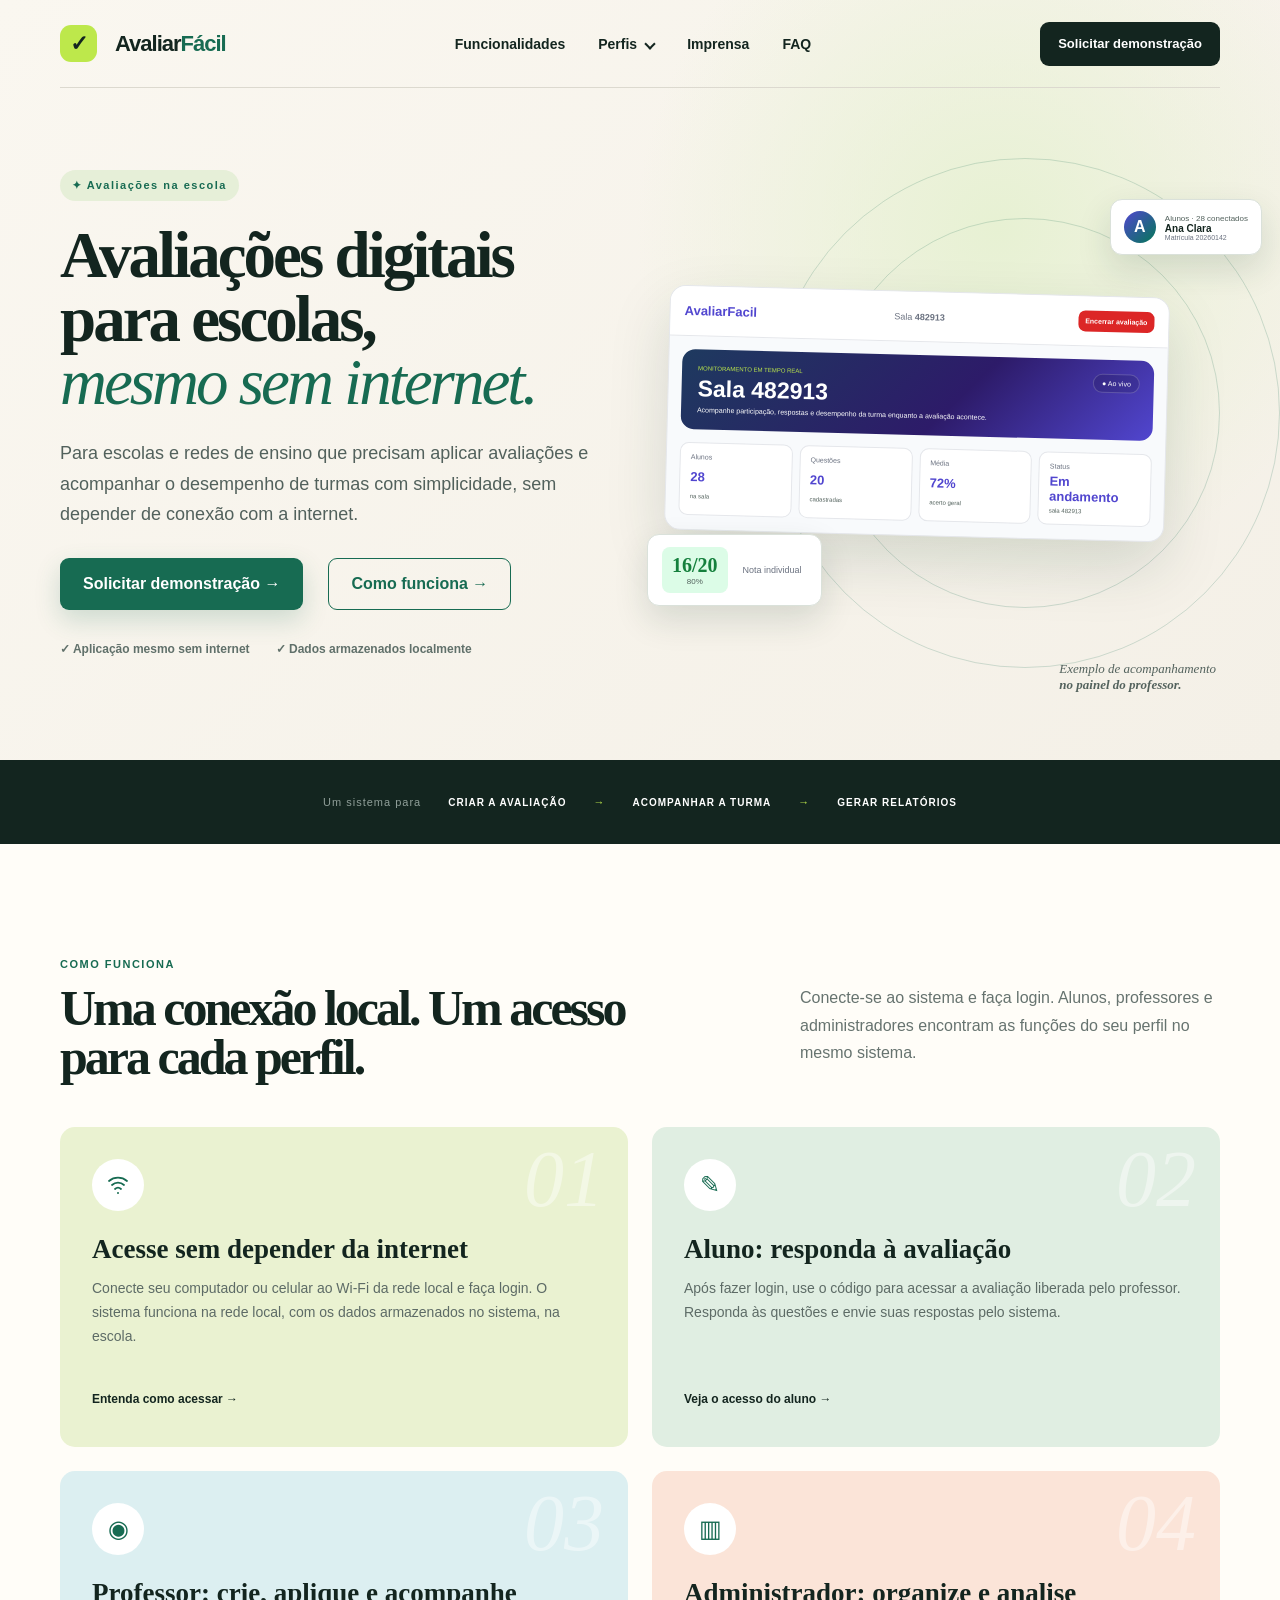
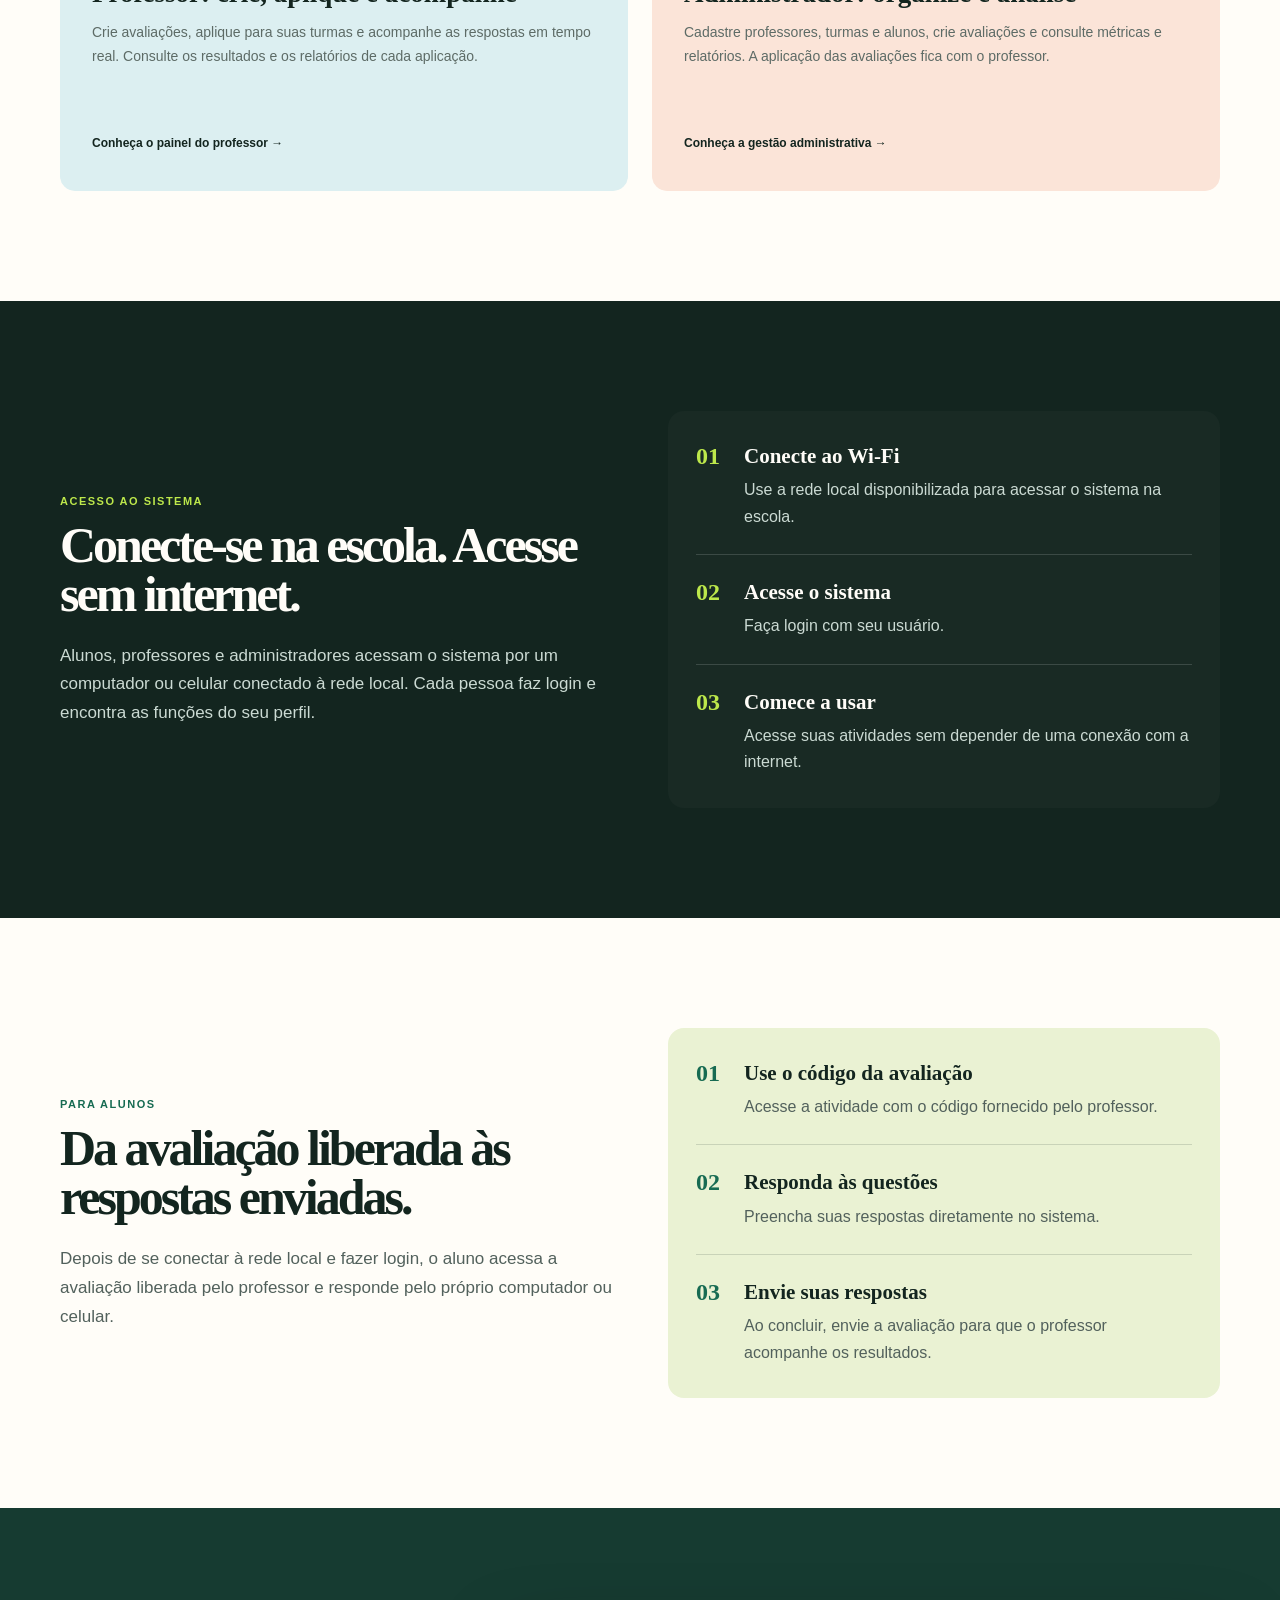
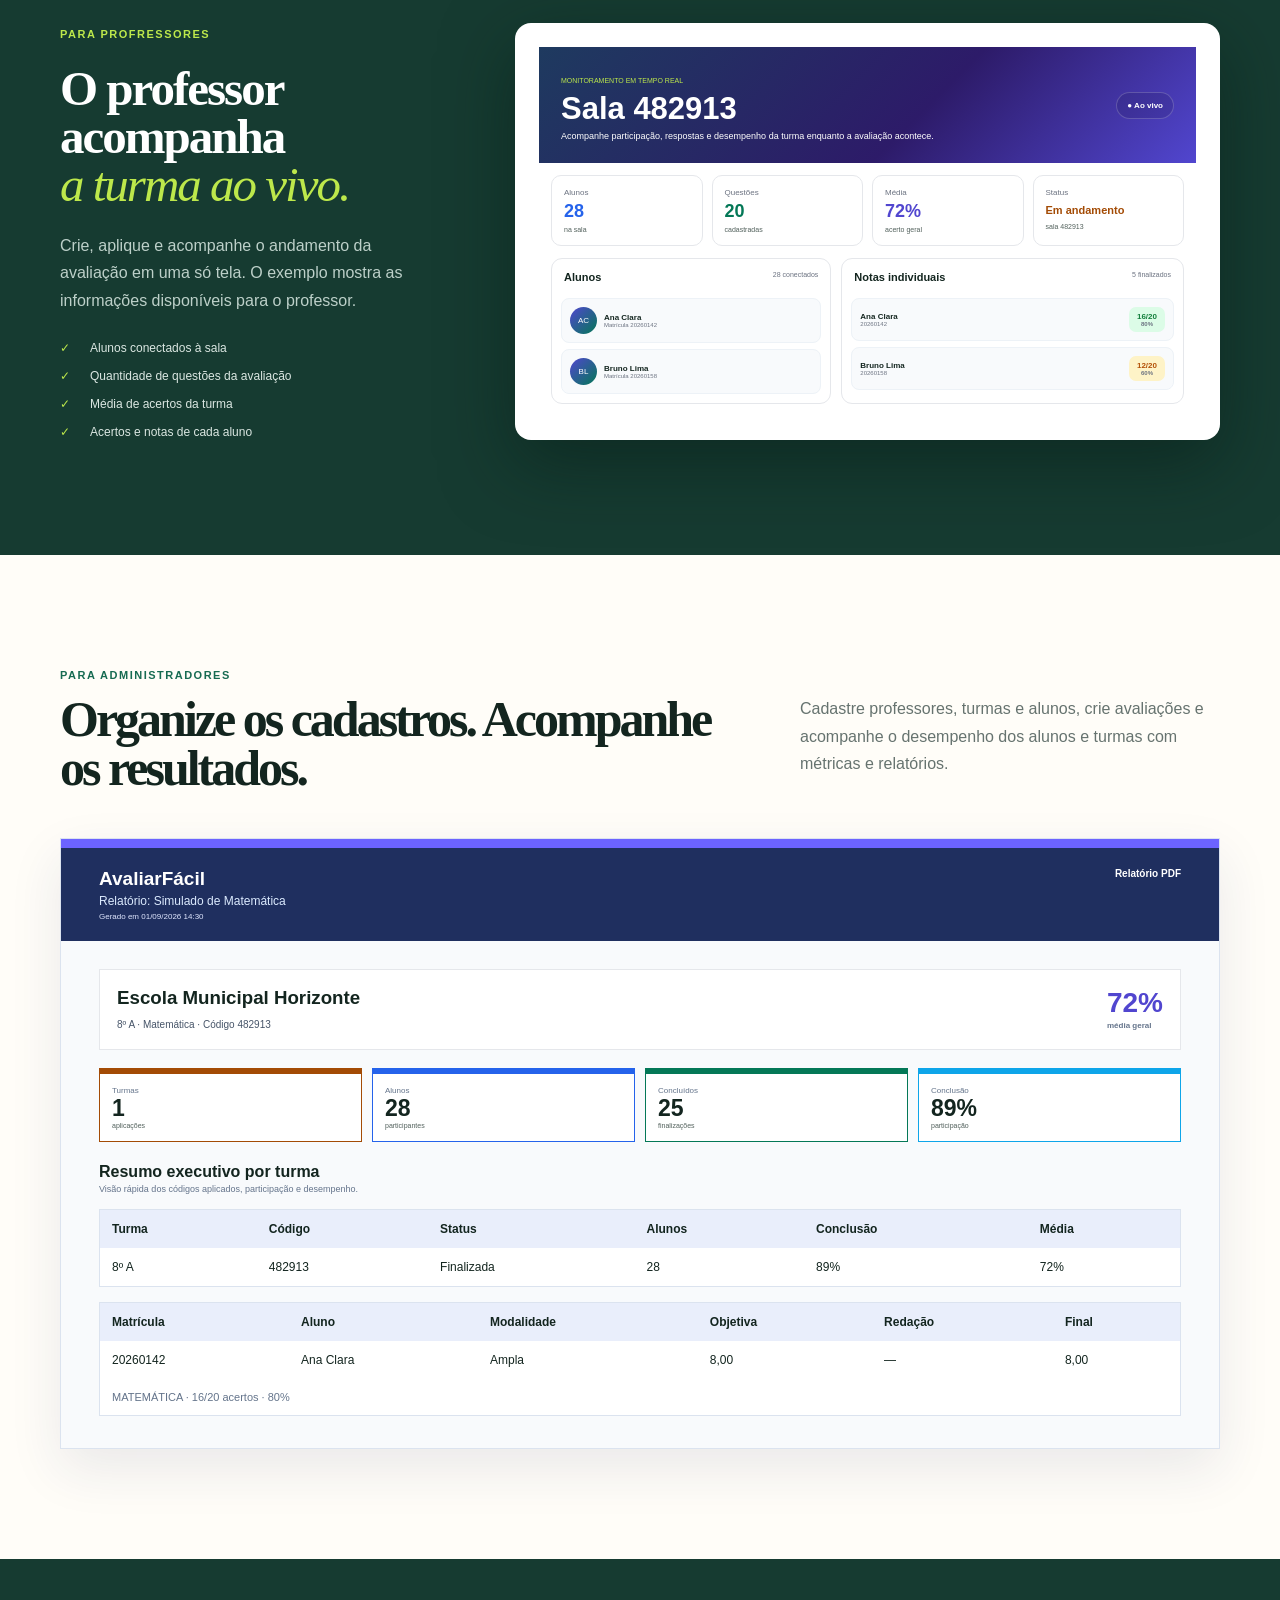
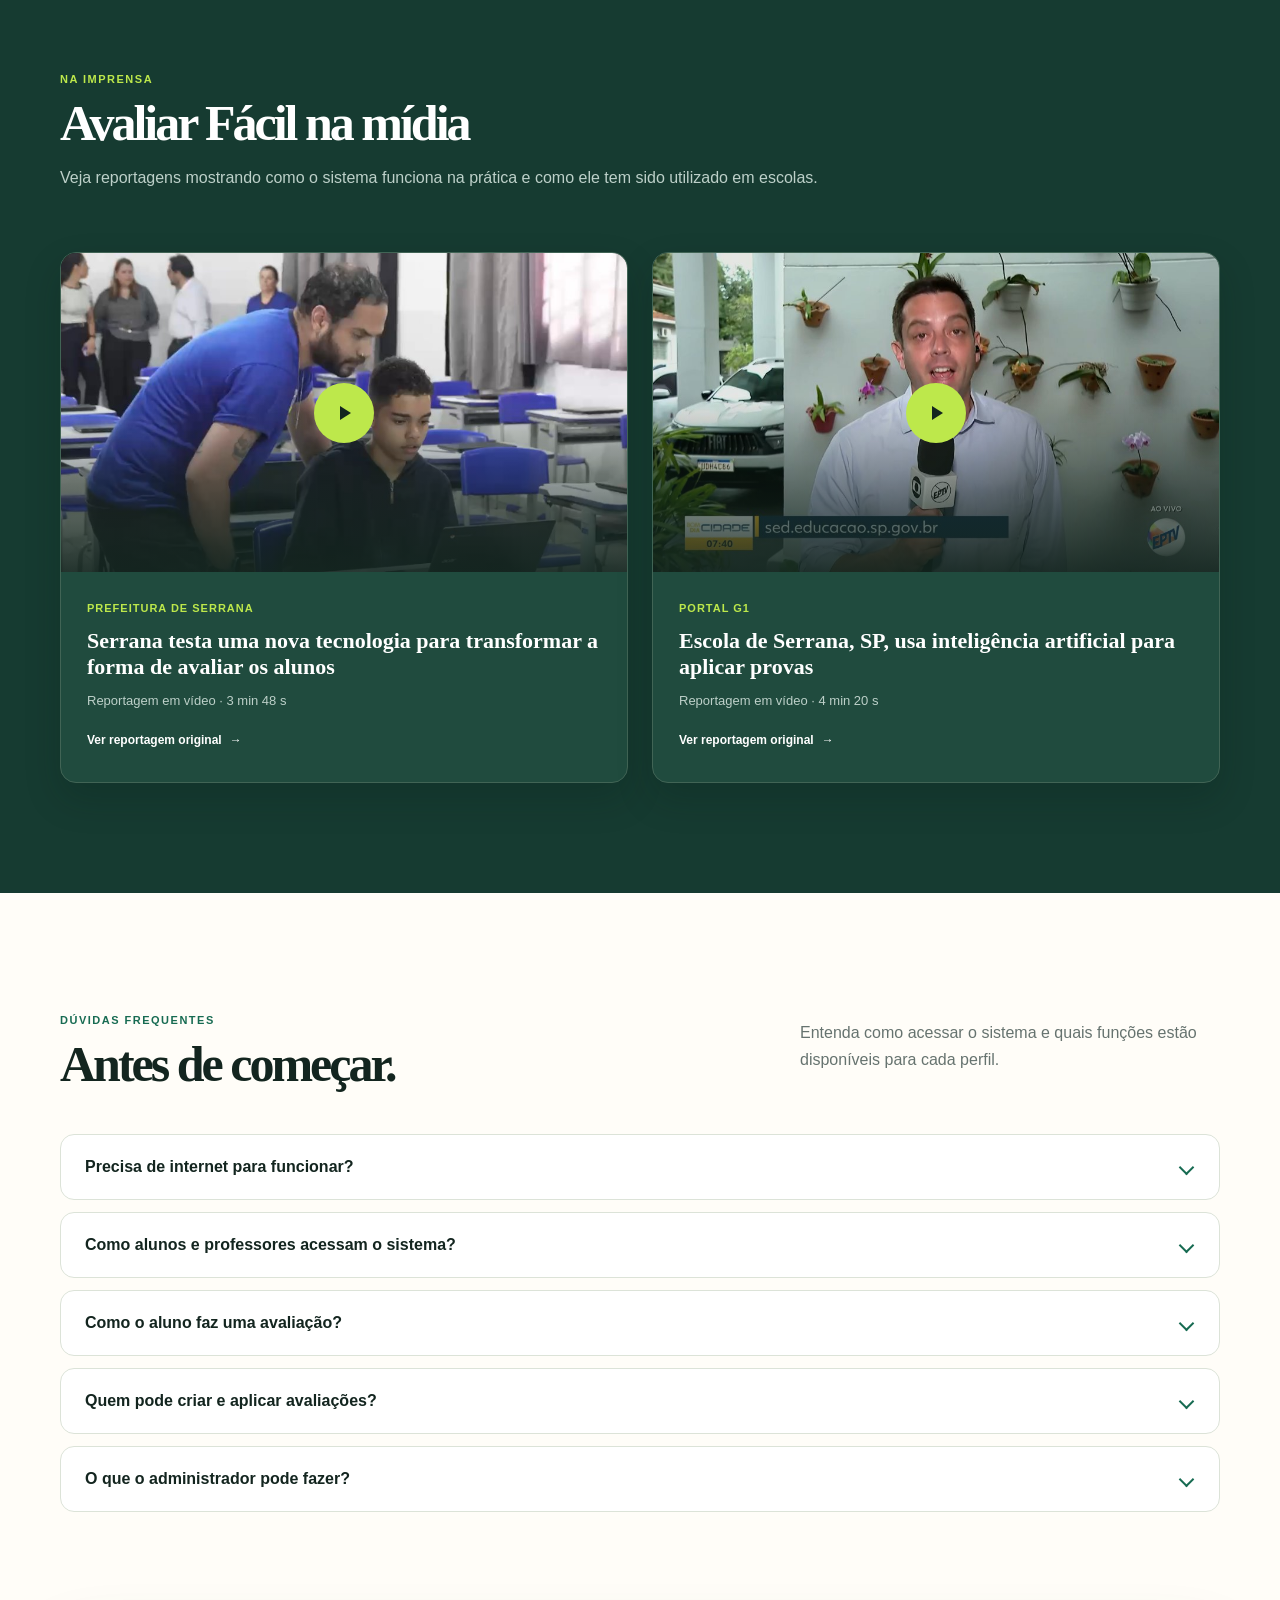
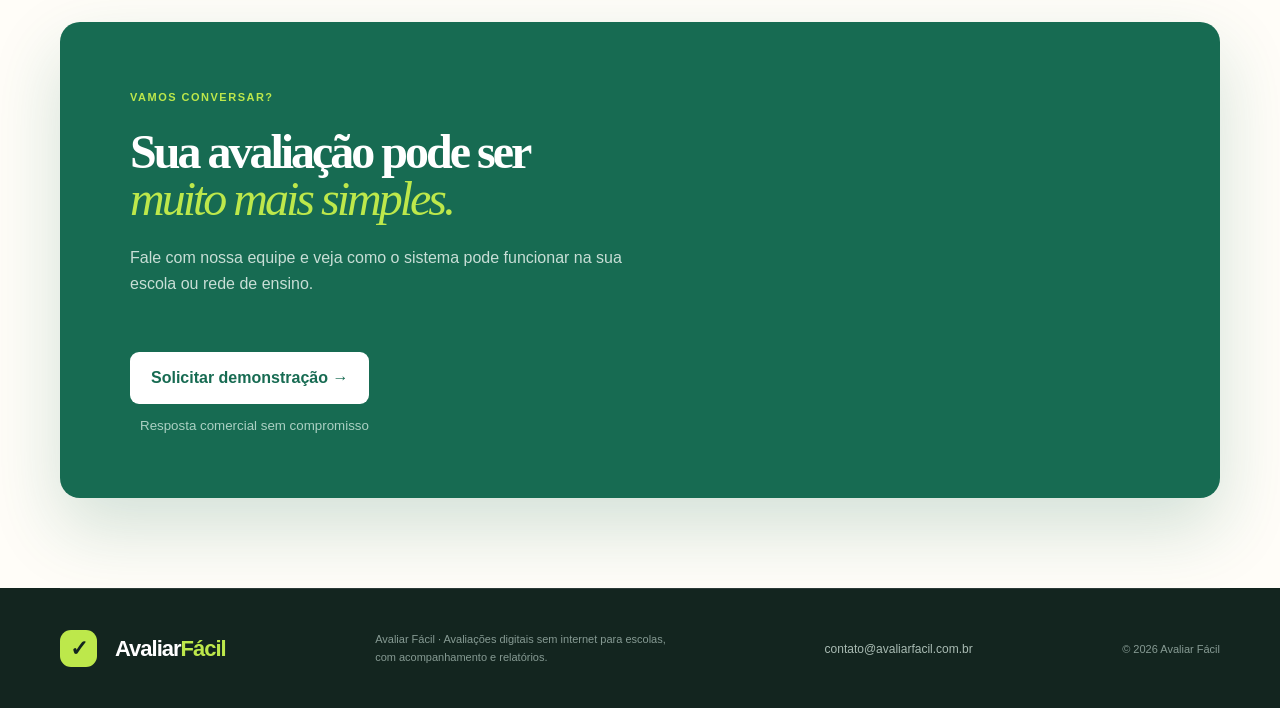
==== commit 03a481ad: "Remove tel from Footer" ====
--- a/index.html
+++ b/index.html
@@ -747,7 +747,6 @@
             <a href="mailto:contato@avaliarfacil.com.br"
               >contato@avaliarfacil.com.br</a
             >
-            <a href="tel:+5521983958755">+55 21 98395-8755</a>
           </address>
           <span>© 2026 Avaliar Fácil</span>
         </div>
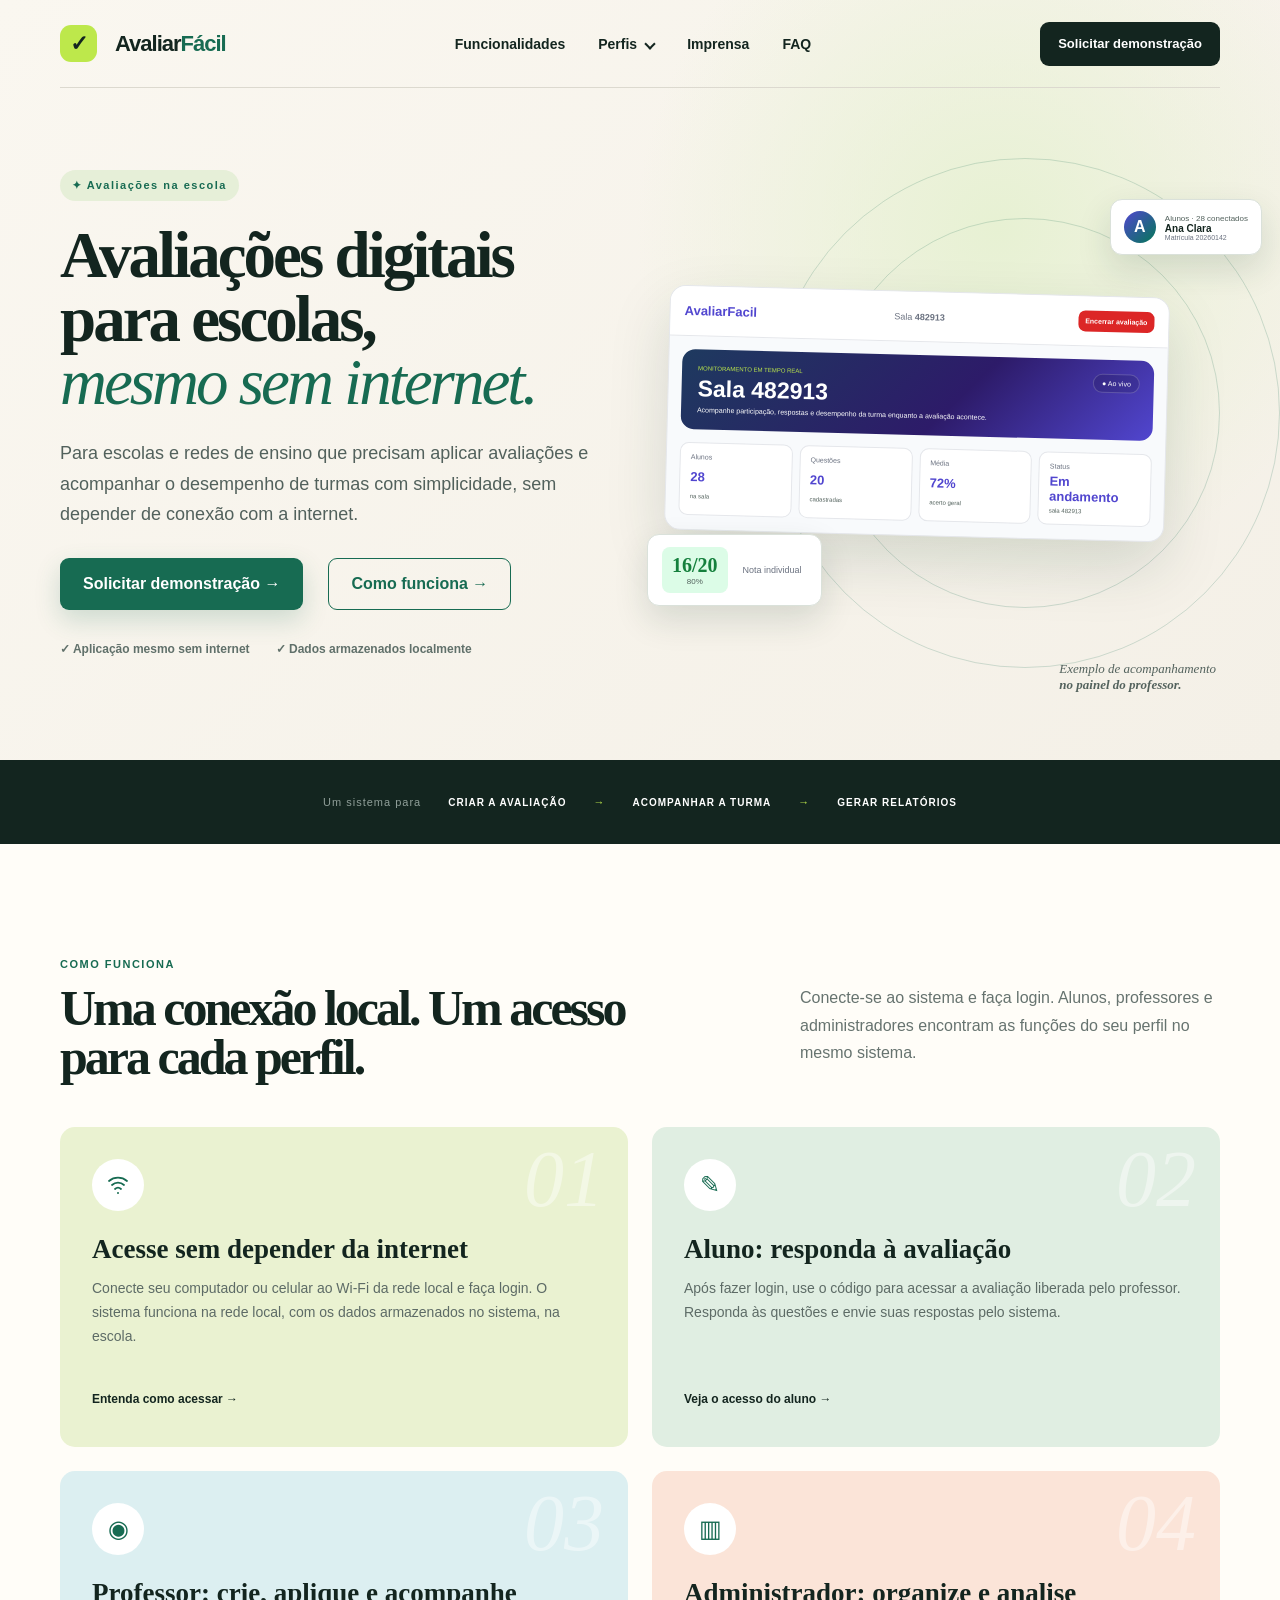
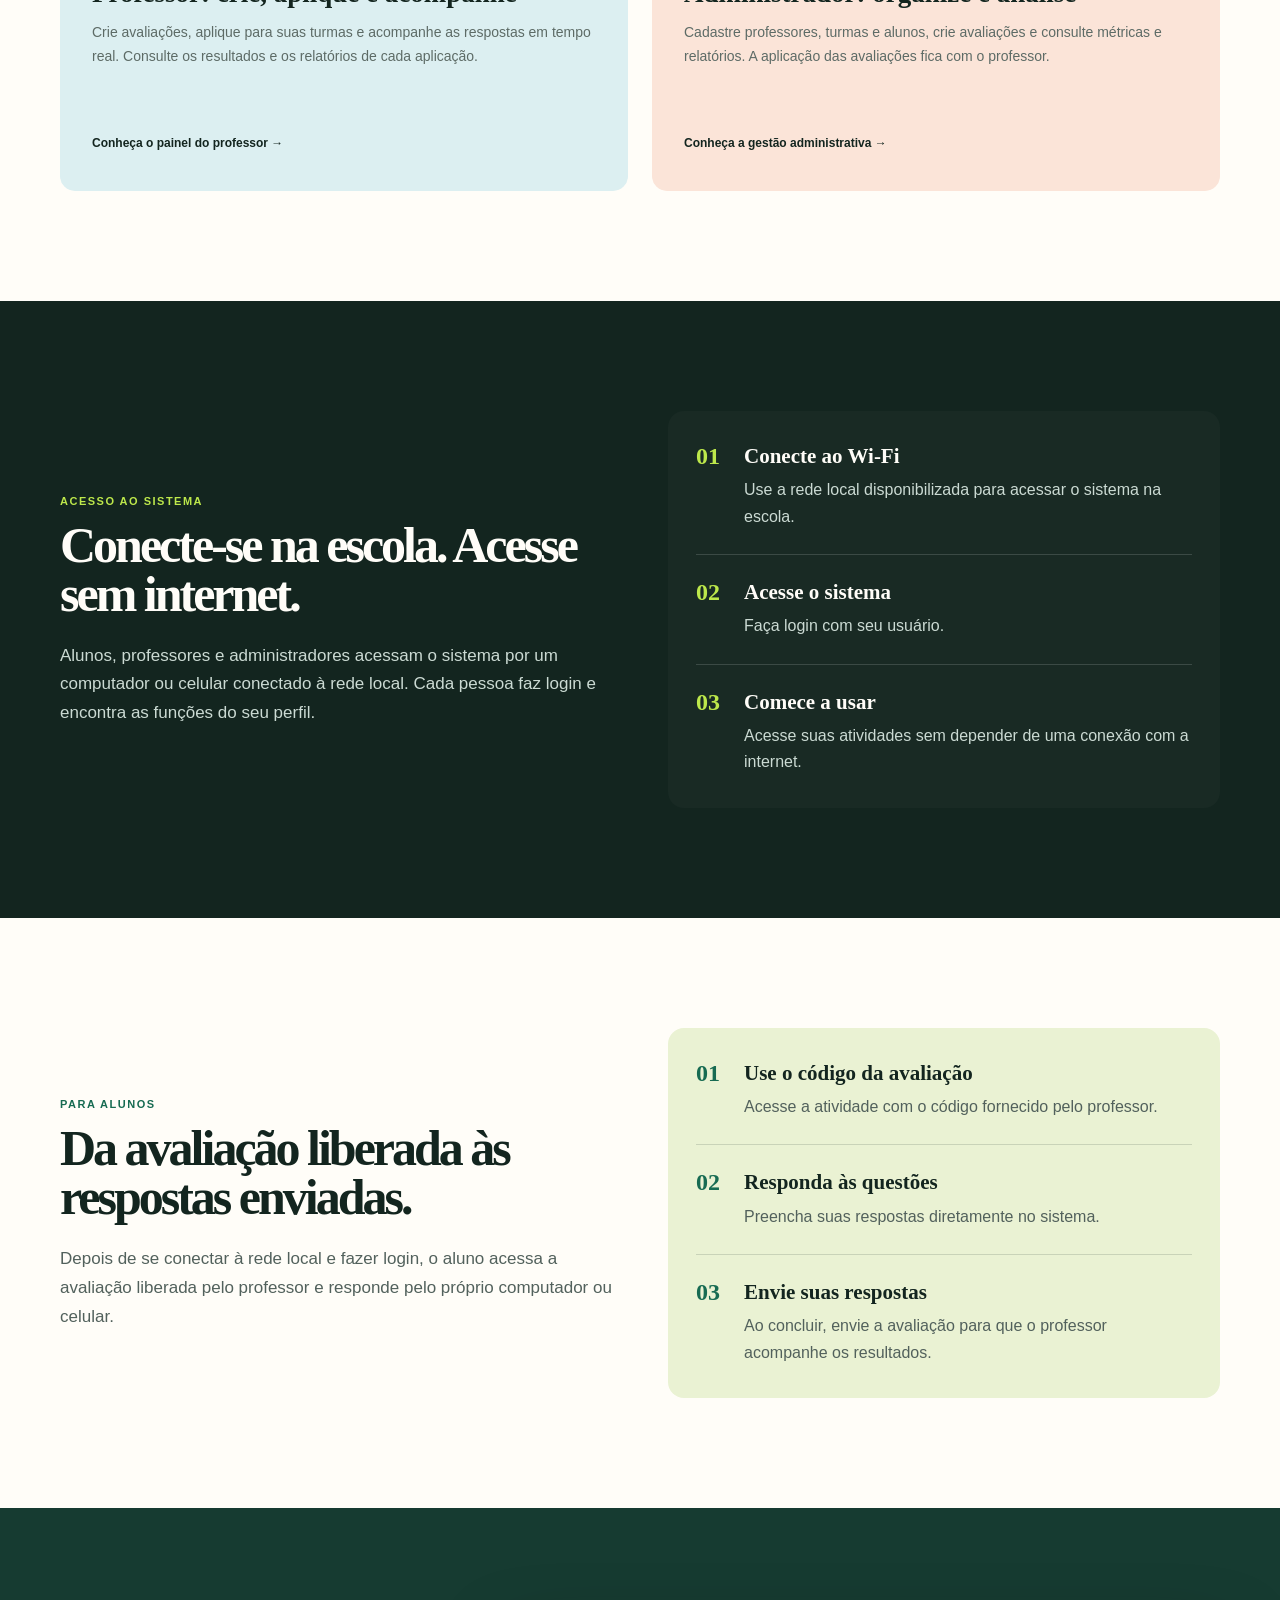
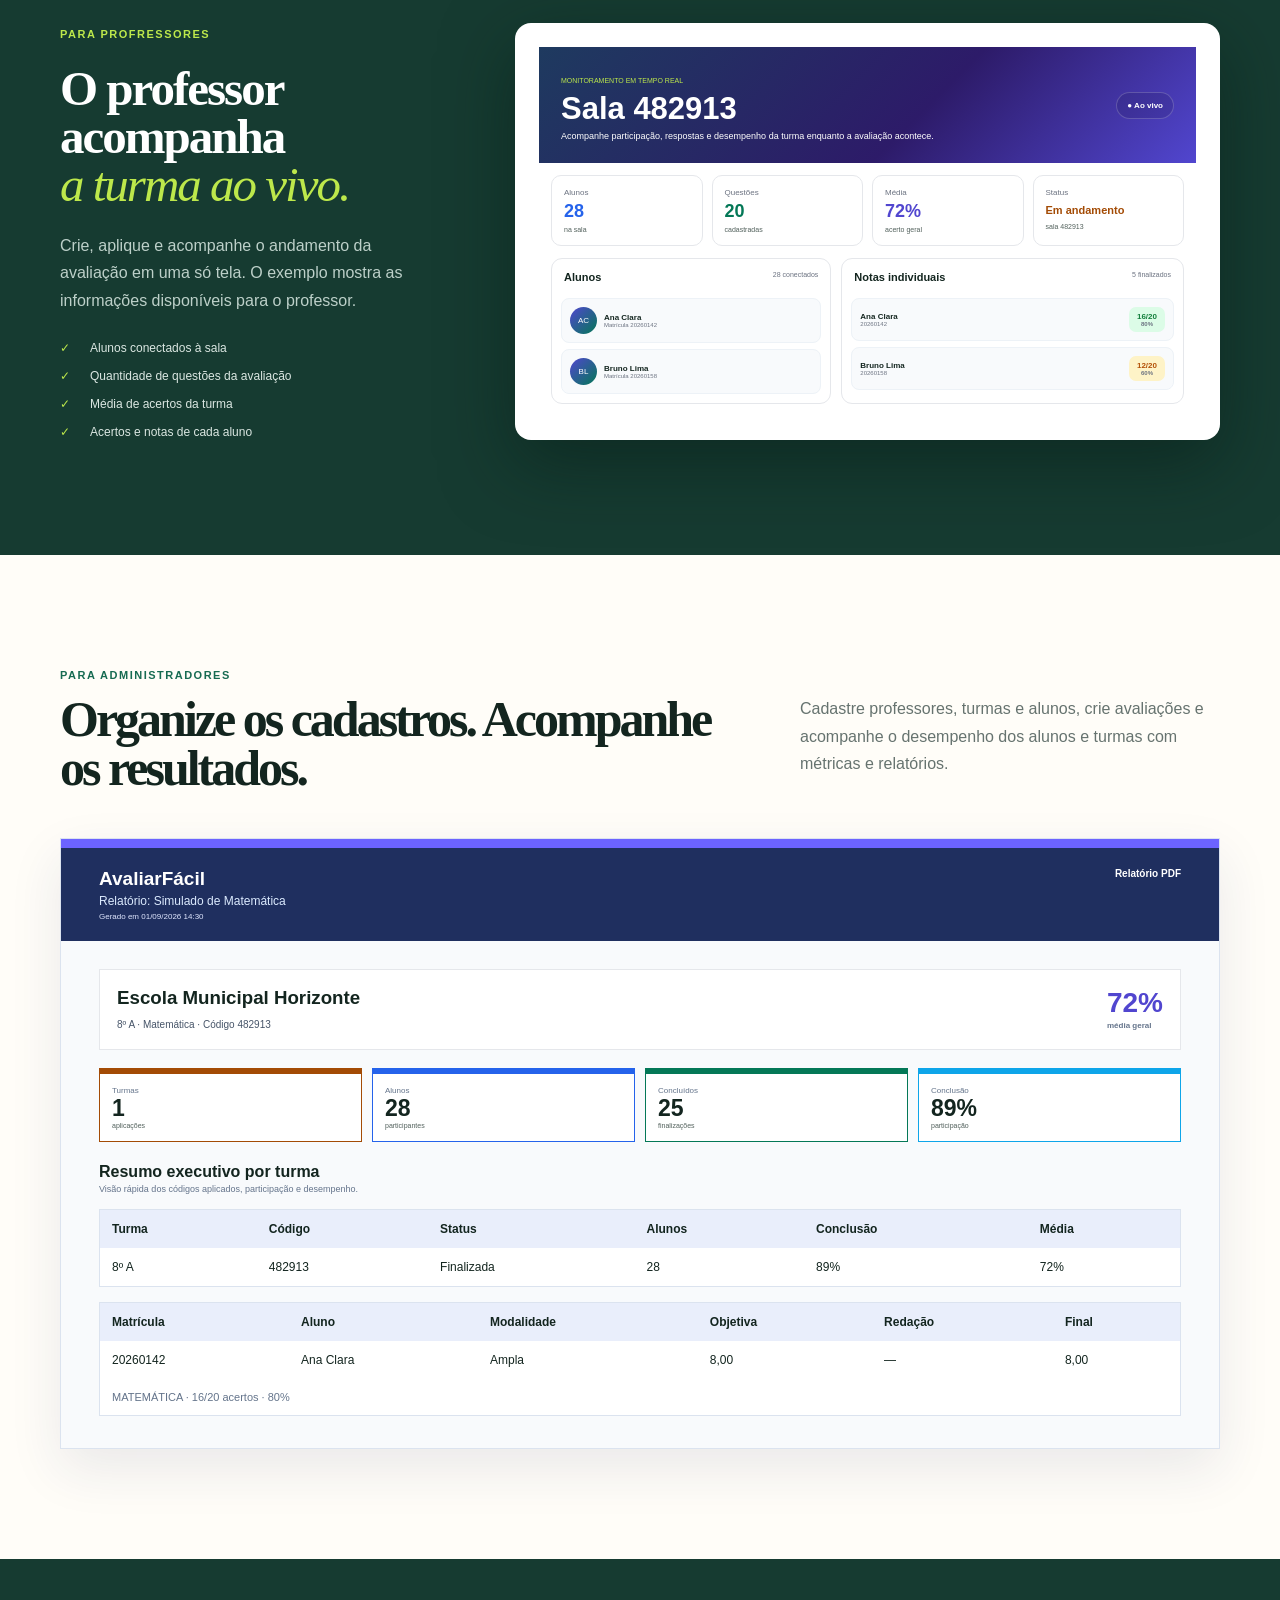
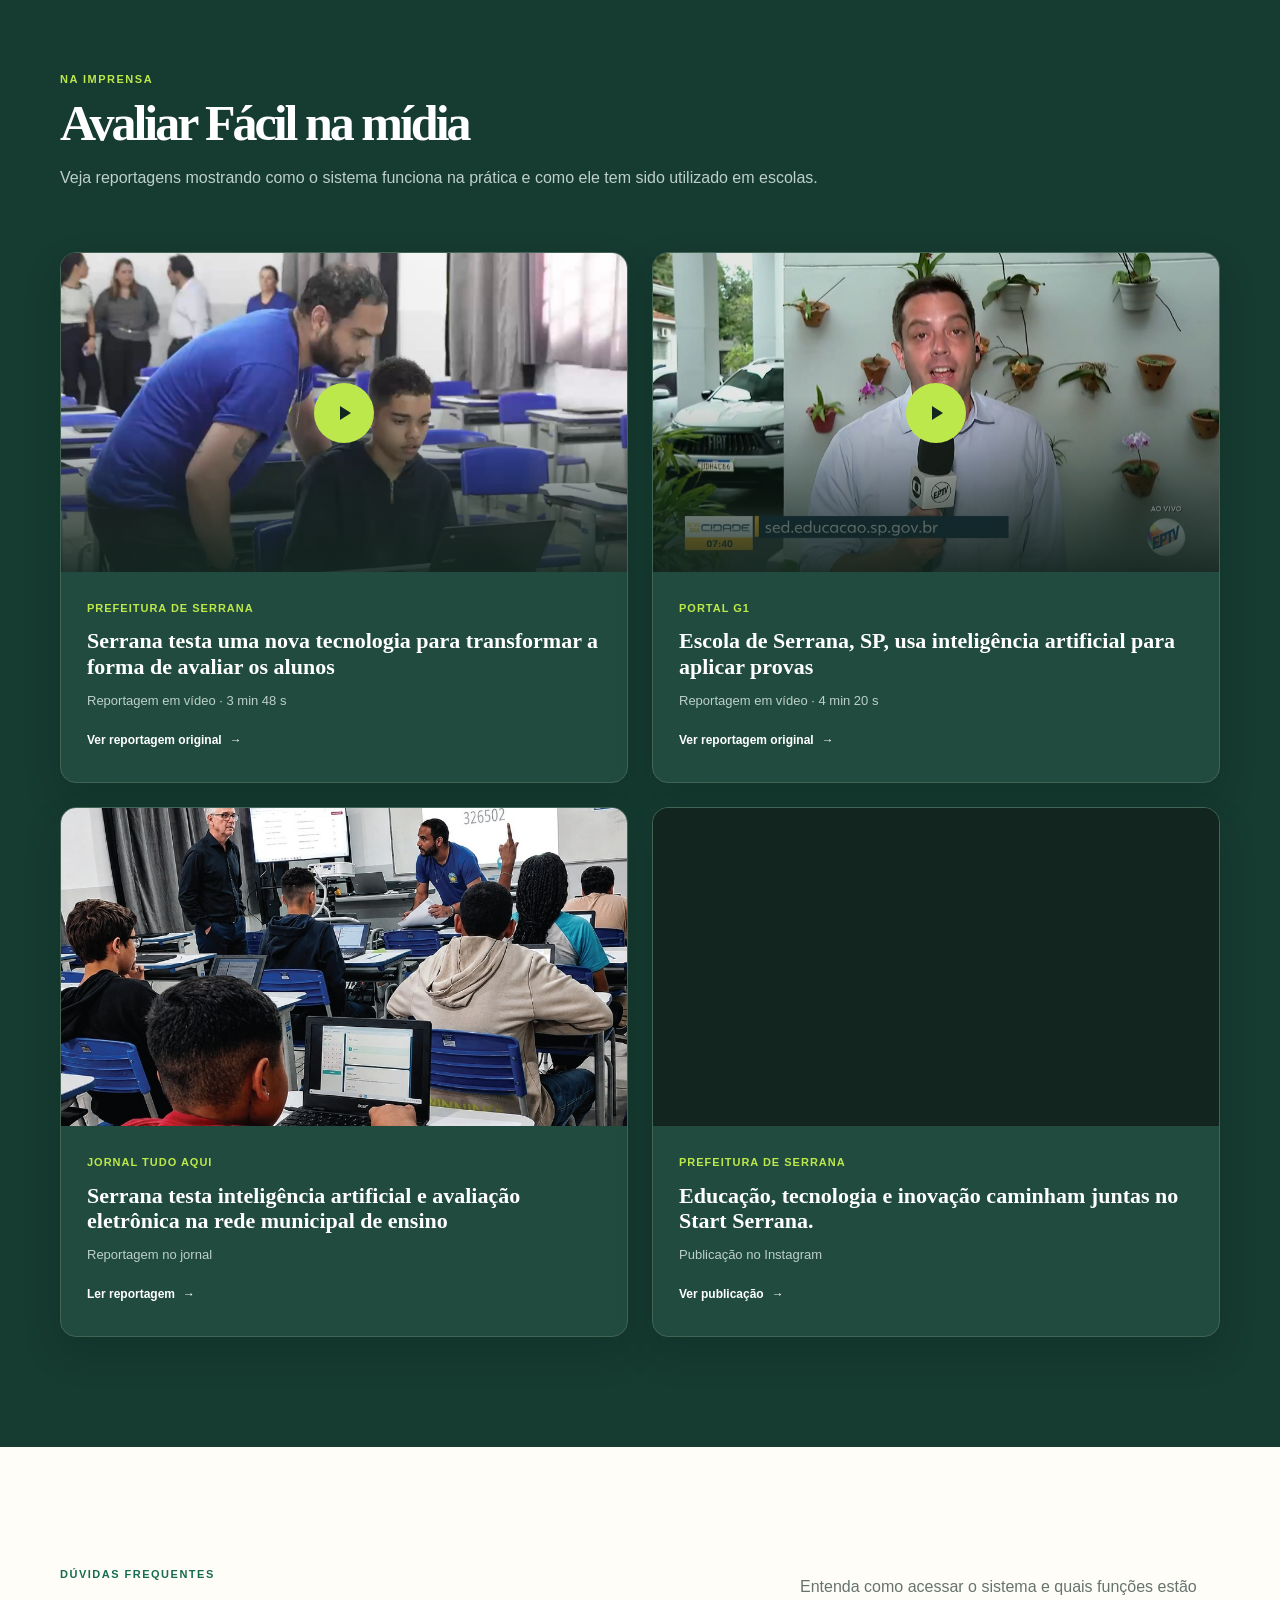
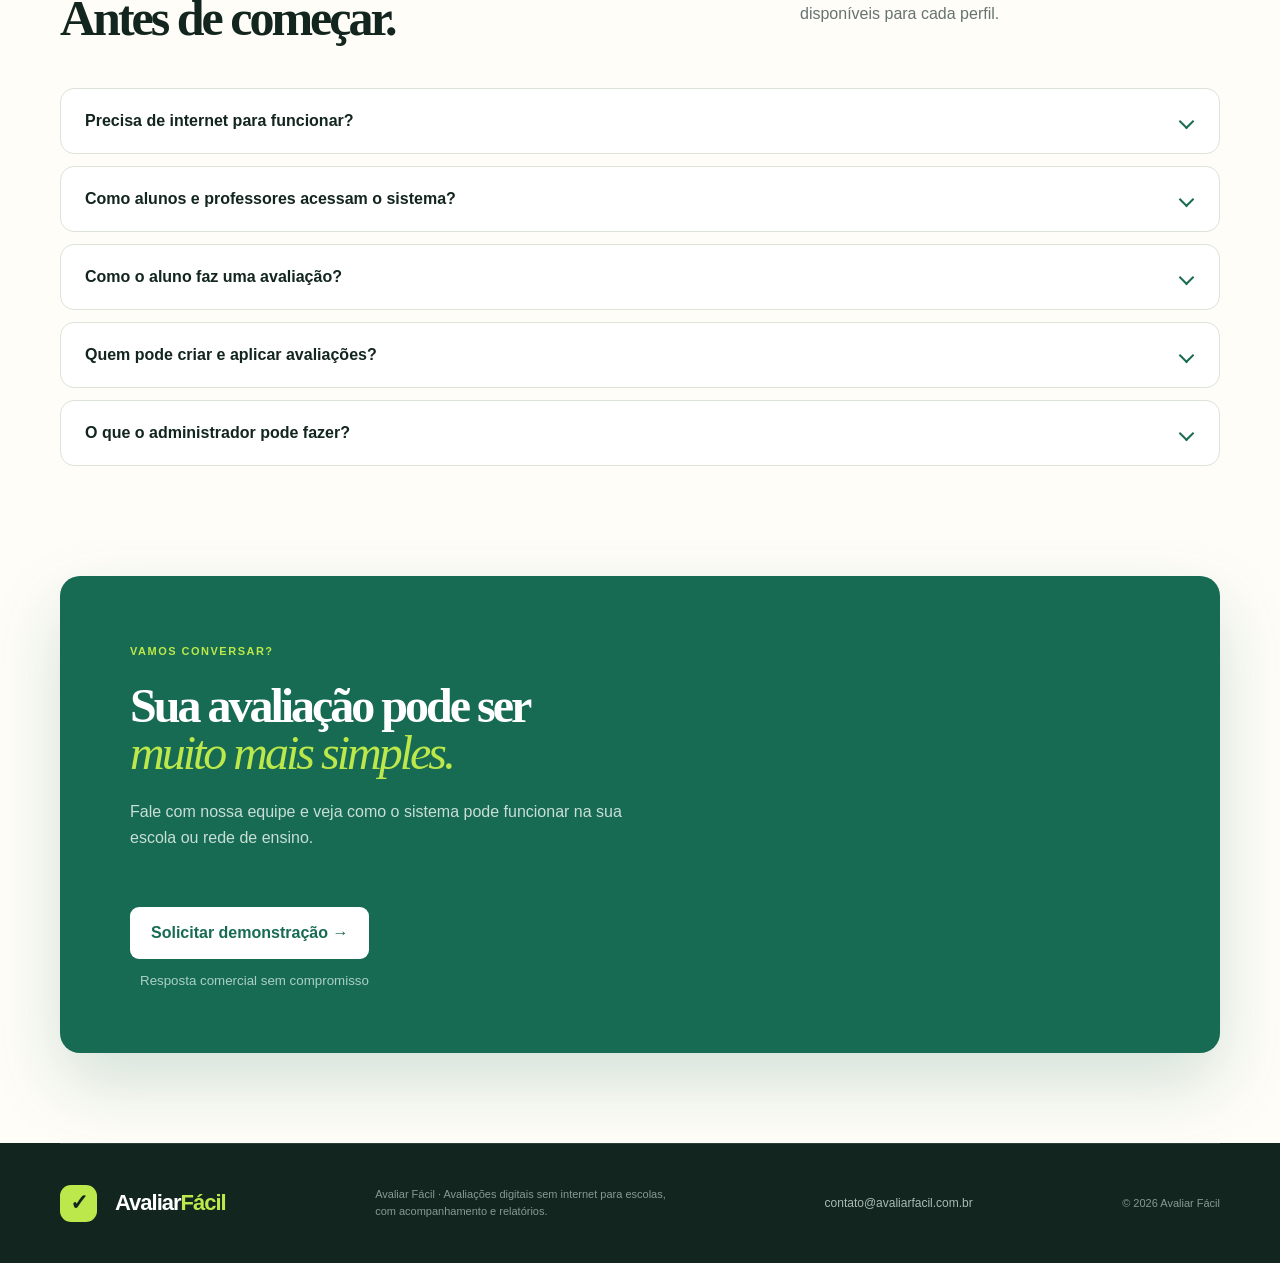
==== commit 4a15dfff: "Add New Press News" ====
--- a/index.html
+++ b/index.html
@@ -639,6 +639,84 @@
                 <p class="news-status" role="status" hidden></p>
               </div>
             </article>
+            <article
+              class="news-card"
+              aria-labelledby="noticia-tudoaqui-titulo"
+            >
+              <div class="news-media">
+                <a
+                  class="news-image-link"
+                  href="https://jornaltudoaqui.com.br/variedades/serrana-testa-inteligencia-artificial-e-avaliacao-eletronica-na-rede-municipal-de-ensino"
+                  target="_blank"
+                  rel="noopener noreferrer"
+                  aria-labelledby="noticia-tudoaqui-titulo"
+                >
+                  <img
+                    src="./assets/capa_jornaltudoaqui.jpeg"
+                    alt=""
+                    width="937"
+                    height="652"
+                    loading="lazy"
+                    decoding="async"
+                  />
+                </a>
+              </div>
+              <div class="news-copy">
+                <span class="news-source">JORNAL TUDO AQUI</span>
+                <h4 id="noticia-tudoaqui-titulo">
+                  Serrana testa inteligência artificial e avaliação eletrônica
+                  na rede municipal de ensino
+                </h4>
+                <p class="news-duration">Reportagem no jornal</p>
+                <a
+                  class="news-original"
+                  href="https://jornaltudoaqui.com.br/variedades/serrana-testa-inteligencia-artificial-e-avaliacao-eletronica-na-rede-municipal-de-ensino"
+                  target="_blank"
+                  rel="noopener noreferrer"
+                >
+                  Ler reportagem <span aria-hidden="true">→</span>
+                </a>
+              </div>
+            </article>
+            <article
+              class="news-card"
+              aria-labelledby="noticia-serrana-publicacao-titulo"
+            >
+              <div class="news-media">
+                <a
+                  class="news-image-link"
+                  href="https://www.instagram.com/p/Ddr5pFJODlQ/"
+                  target="_blank"
+                  rel="noopener noreferrer"
+                  aria-labelledby="noticia-serrana-publicacao-titulo"
+                >
+                  <img
+                    src="./assets/capa_prefeituraserrana_02.jpeg"
+                    alt=""
+                    width="1535"
+                    height="900"
+                    loading="lazy"
+                    decoding="async"
+                  />
+                </a>
+              </div>
+              <div class="news-copy">
+                <span class="news-source">PREFEITURA DE SERRANA</span>
+                <h4 id="noticia-serrana-publicacao-titulo">
+                  Educação, tecnologia e inovação caminham juntas no Start
+                  Serrana.
+                </h4>
+                <p class="news-duration">Publicação no Instagram</p>
+                <a
+                  class="news-original"
+                  href="https://www.instagram.com/p/Ddr5pFJODlQ/"
+                  target="_blank"
+                  rel="noopener noreferrer"
+                >
+                  Ver publicação <span aria-hidden="true">→</span>
+                </a>
+              </div>
+            </article>
           </div>
         </div>
       </section>
--- a/css/estilos.css
+++ b/css/estilos.css
@@ -1623,6 +1623,7 @@
 }
 
 .news-play,
+.news-image-link,
 .news-video {
   display: block;
   width: 100%;
@@ -1636,7 +1637,8 @@
   color: #fff;
 }
 
-.news-play img {
+.news-play img,
+.news-image-link img {
   display: block;
   width: 100%;
   height: 100%;
@@ -1675,6 +1677,7 @@
 }
 
 .news-play:focus-visible,
+.news-image-link:focus-visible,
 .news-video:focus-visible {
   outline: 3px solid var(--lime);
   outline-offset: 4px;
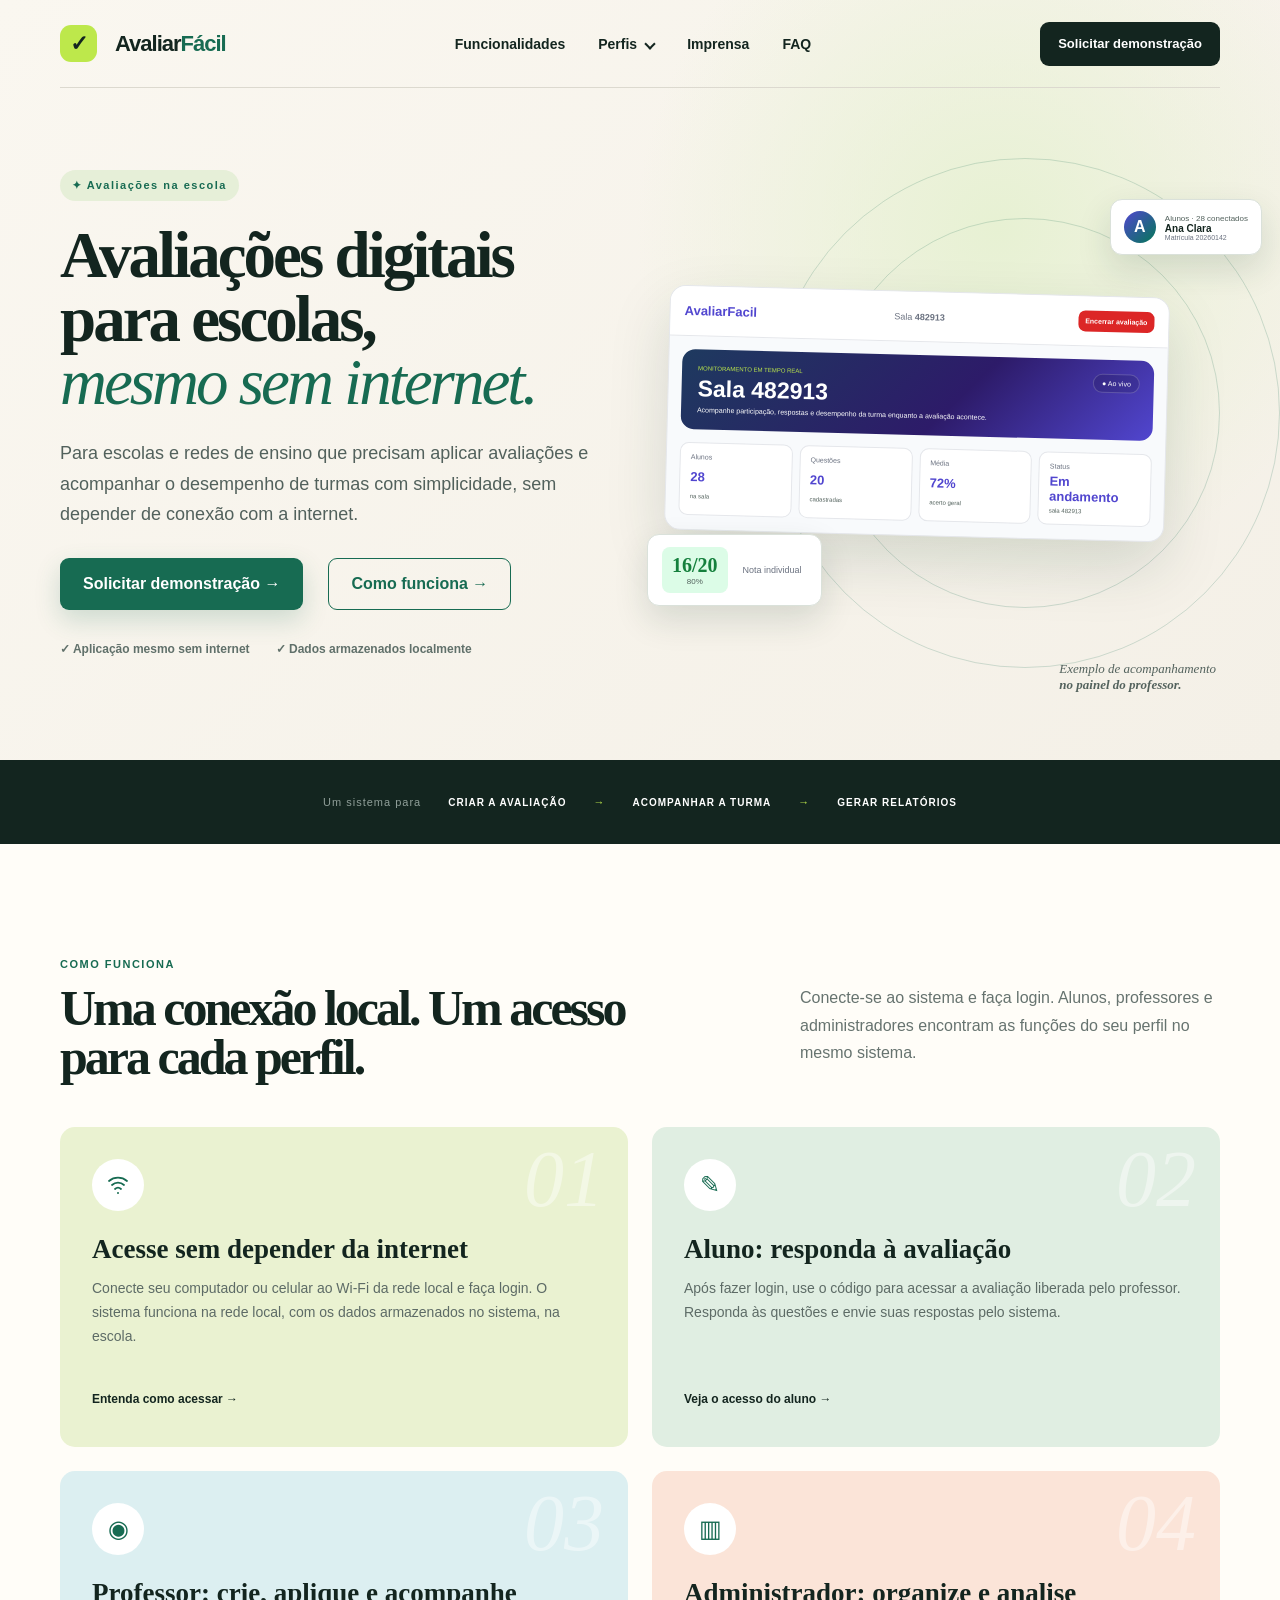
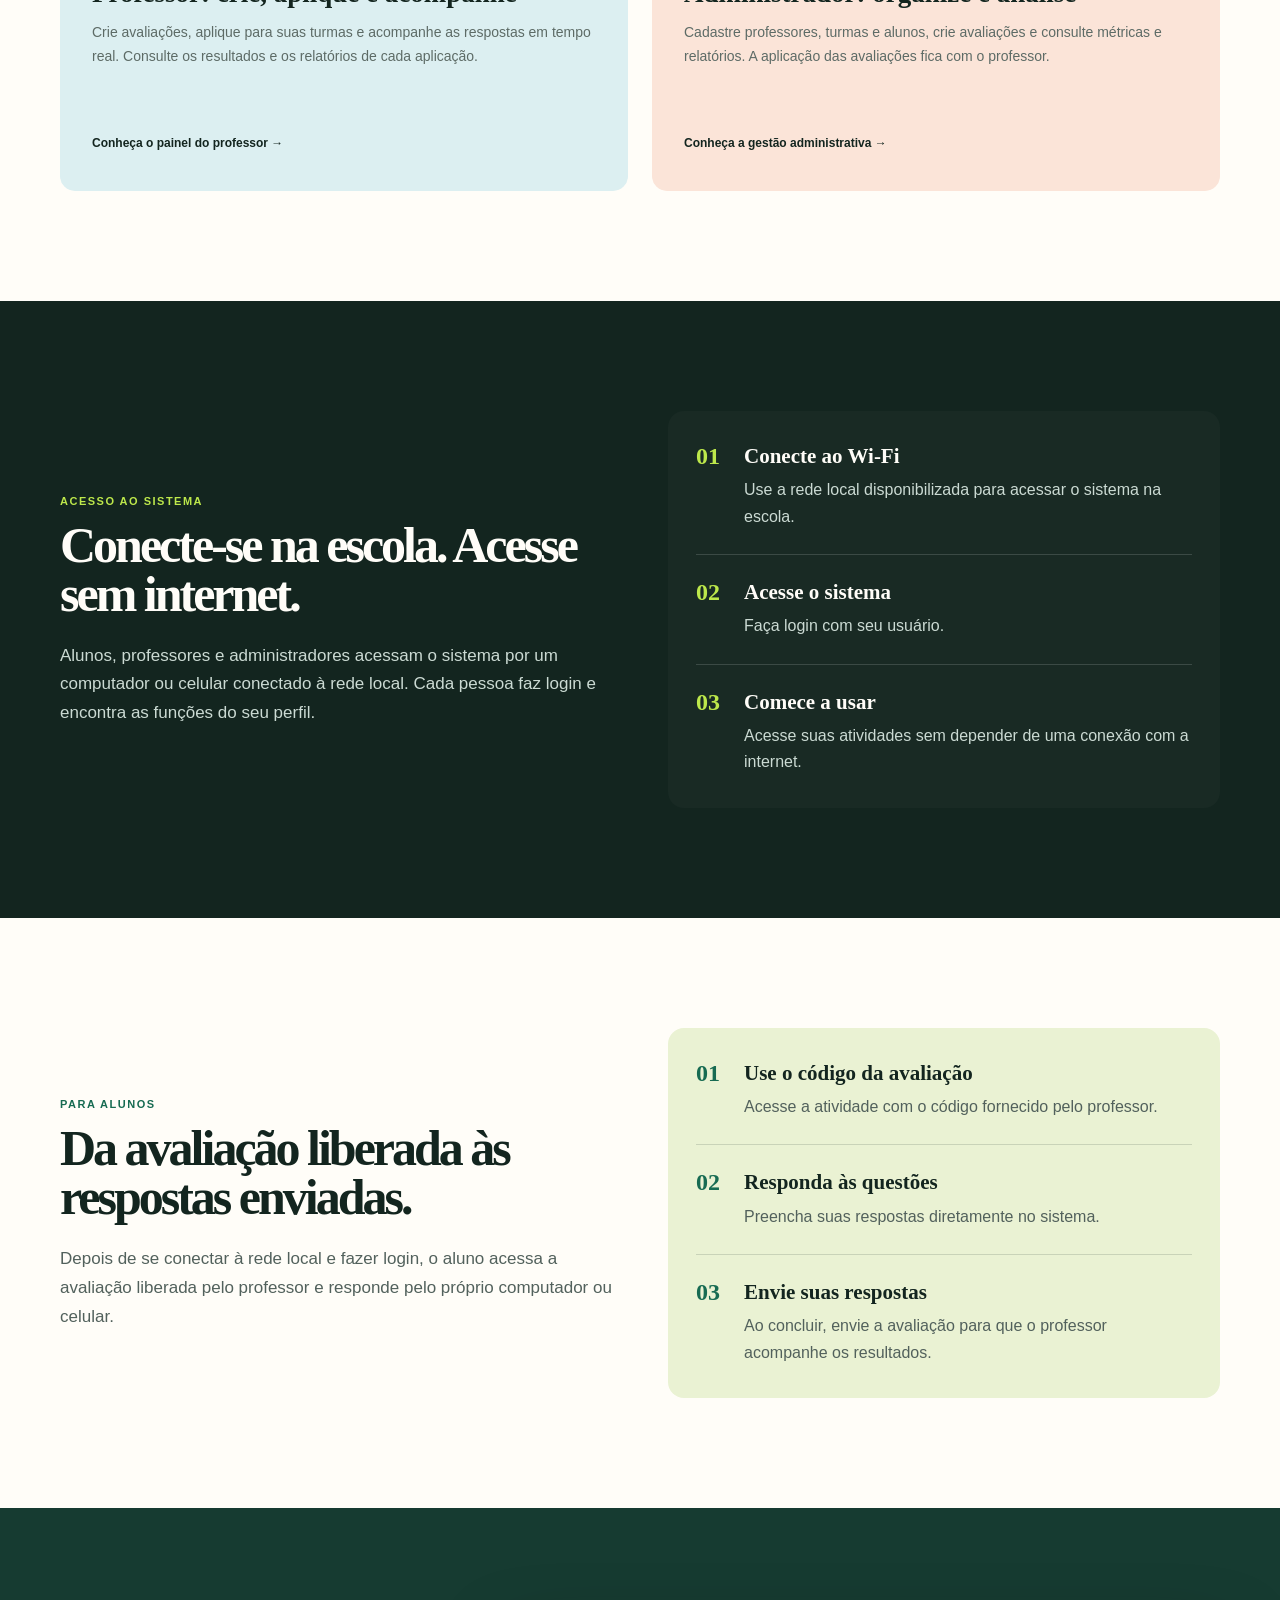
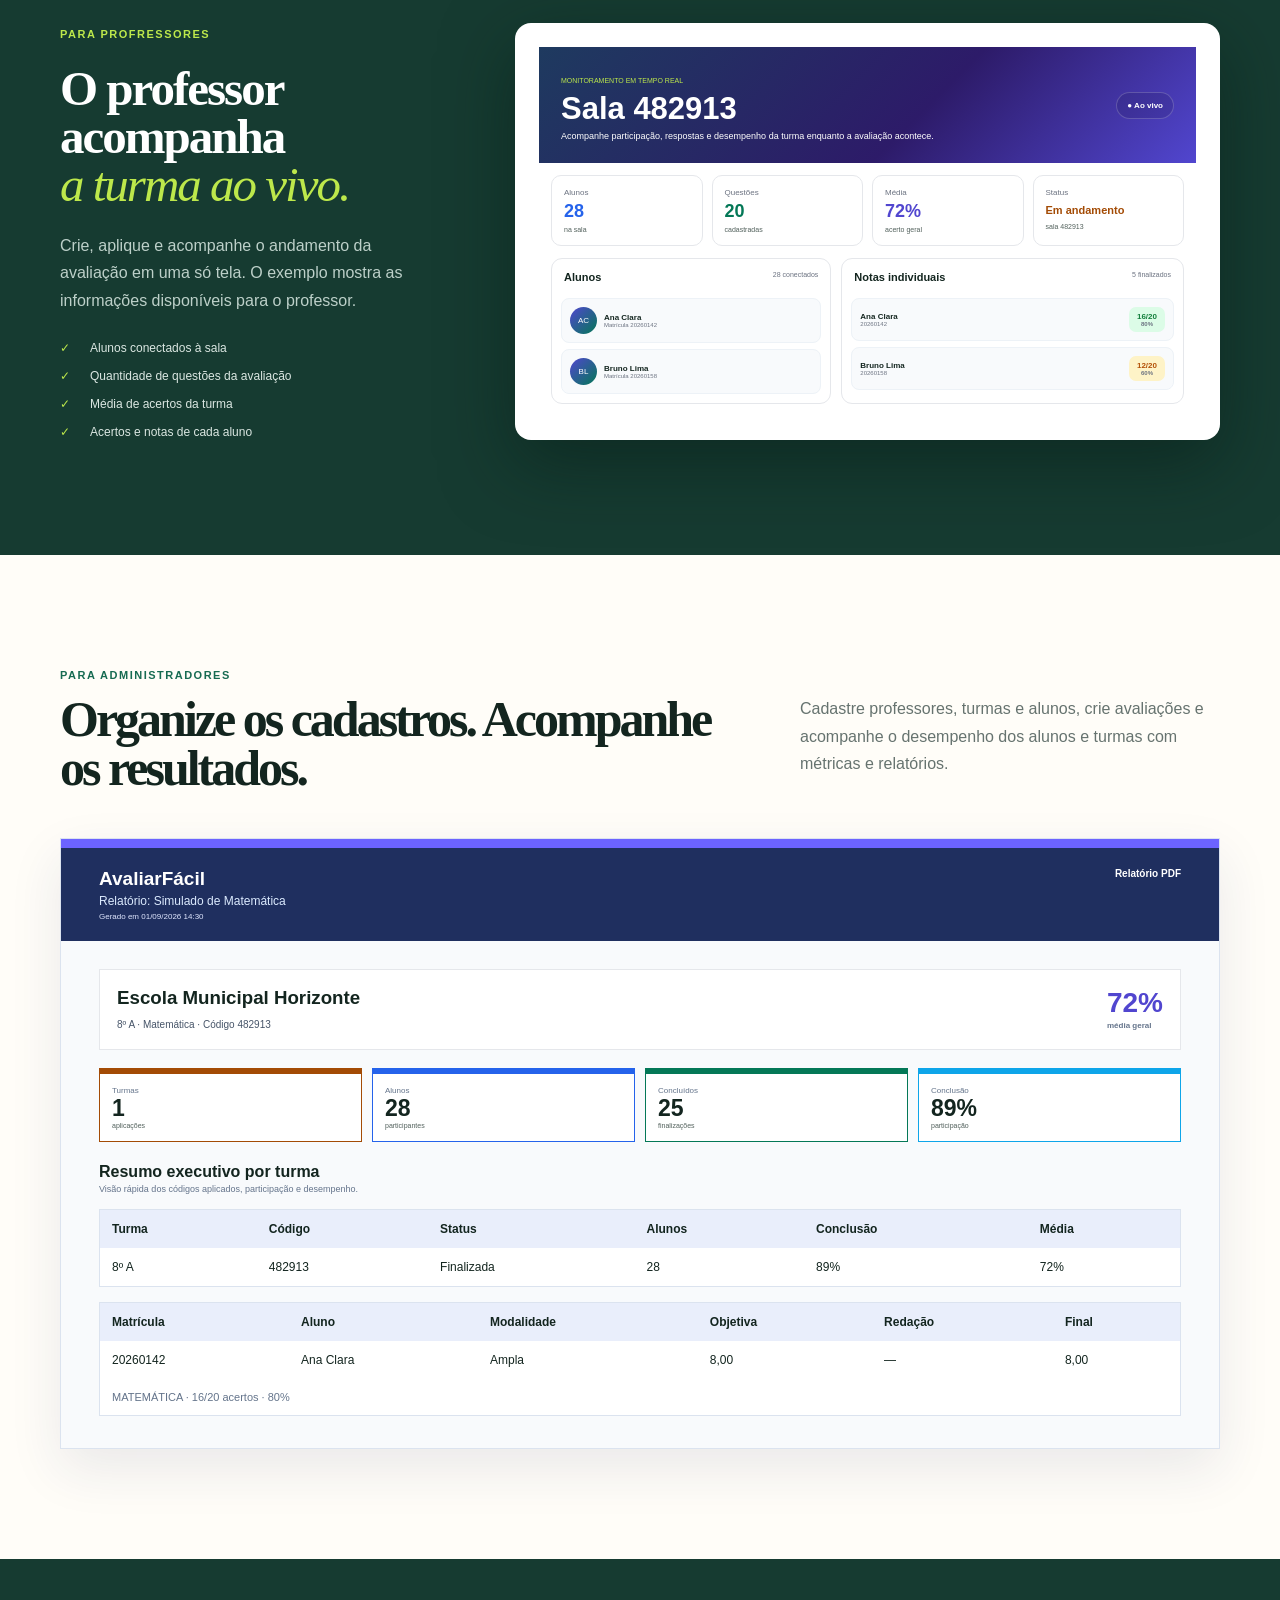
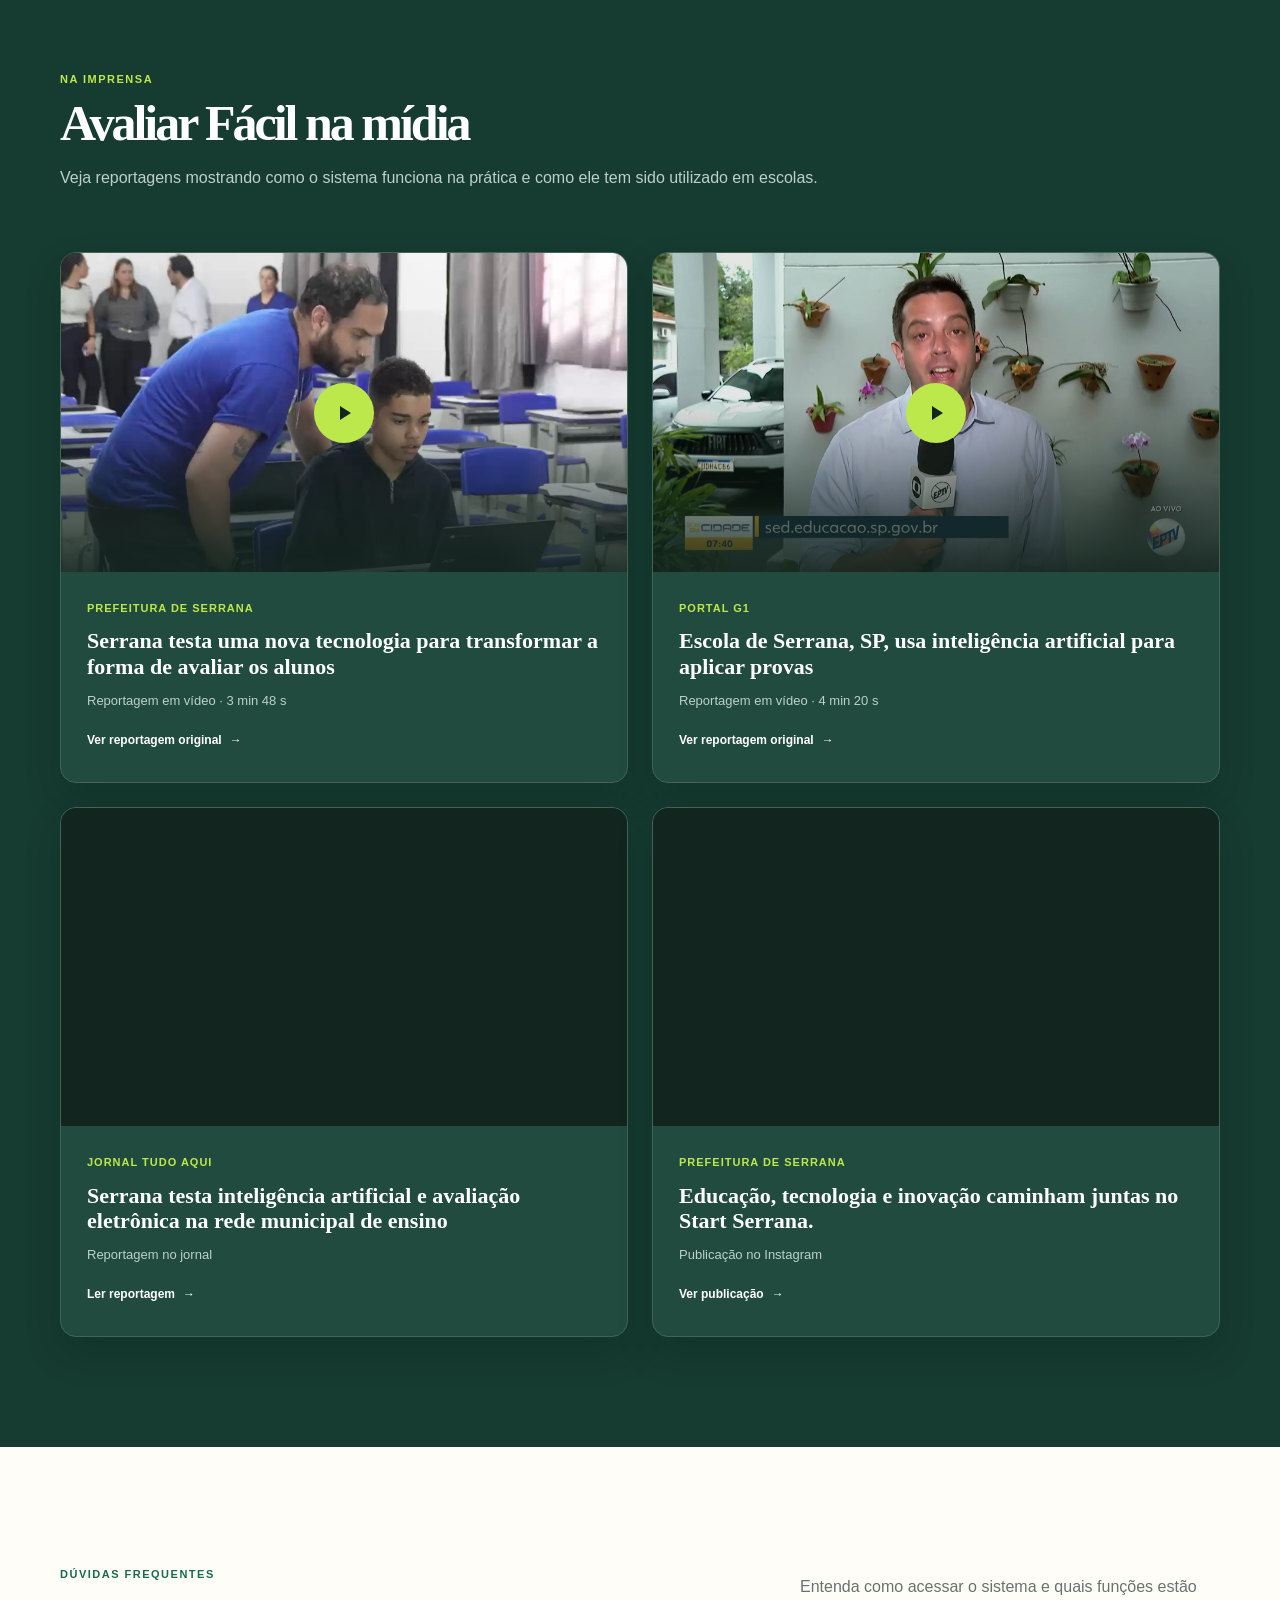
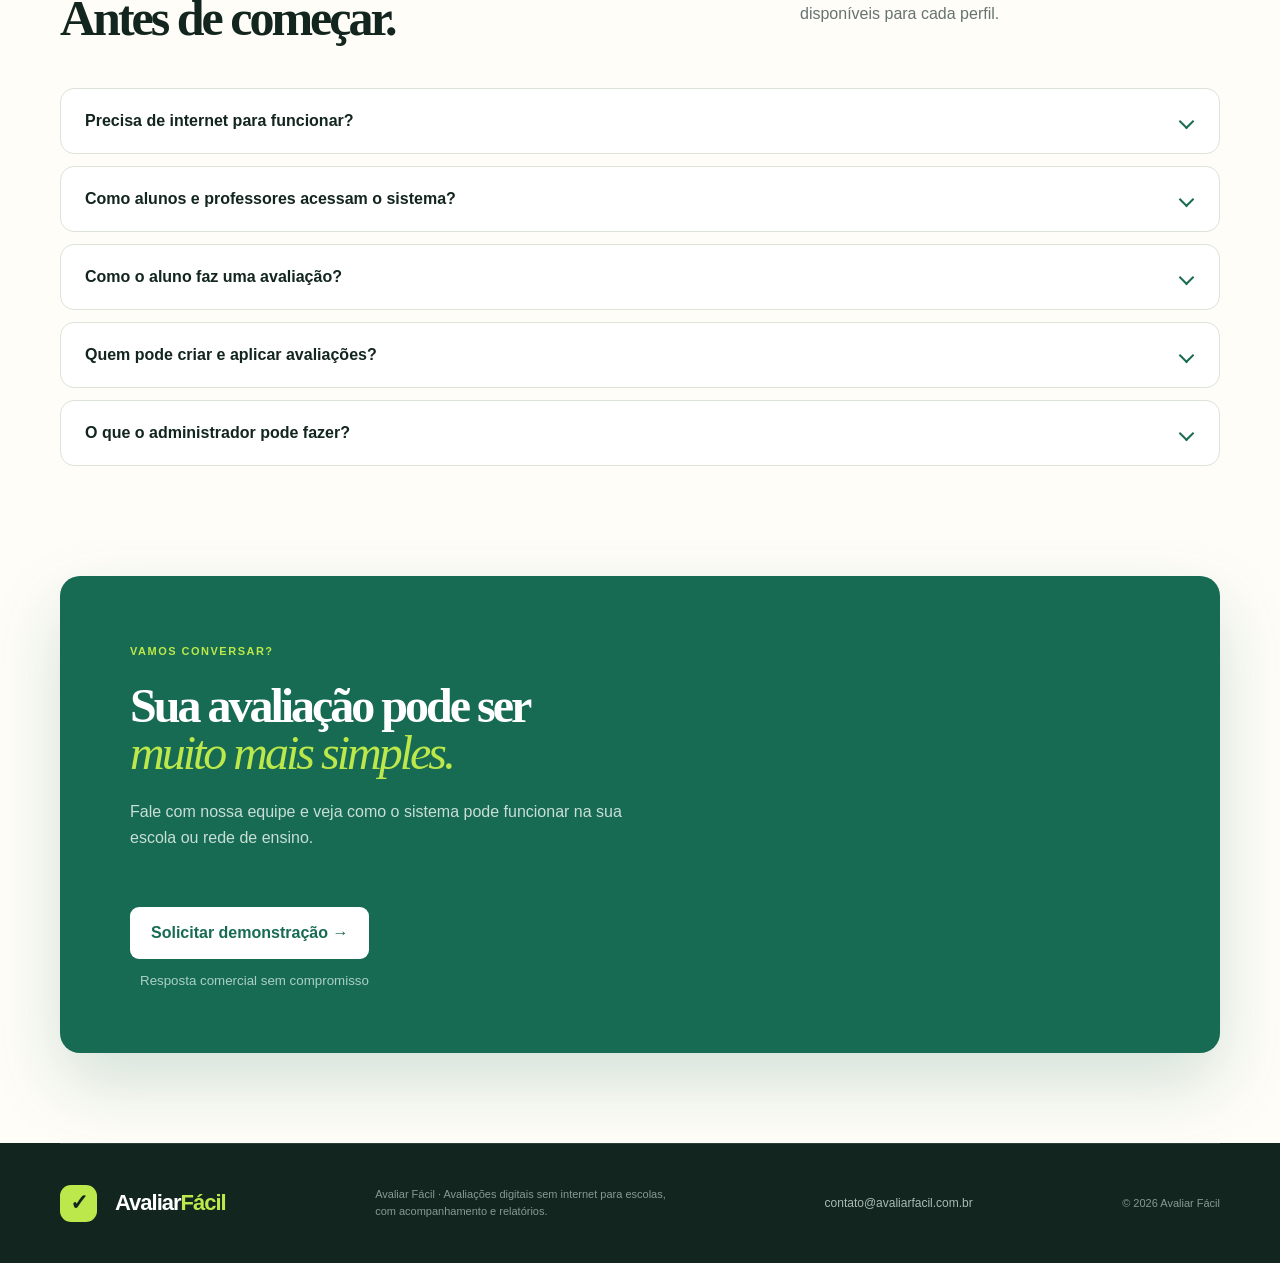
==== commit 0346a6ad: "Update Favicon" ====
--- a/index.html
+++ b/index.html
@@ -37,7 +37,11 @@
       content="https://www.avaliarfacil.com.br/assets/capa-social.jpg"
     />
 
-    <link rel="icon" href="" />
+    <link rel="icon" href="./assets/favicon.ico?v=1" sizes="any" />
+    <link rel="icon" type="image/png" sizes="32x32" href="./assets/favicon-32x32.png?v=1" />
+    <link rel="icon" type="image/png" sizes="16x16" href="./assets/favicon-16x16.png?v=1" />
+    <link rel="apple-touch-icon" sizes="180x180" href="./assets/apple-touch-icon.png?v=1" />
+    <link rel="manifest" href="./assets/site.webmanifest?v=1" />
 
     <meta
       name="description"
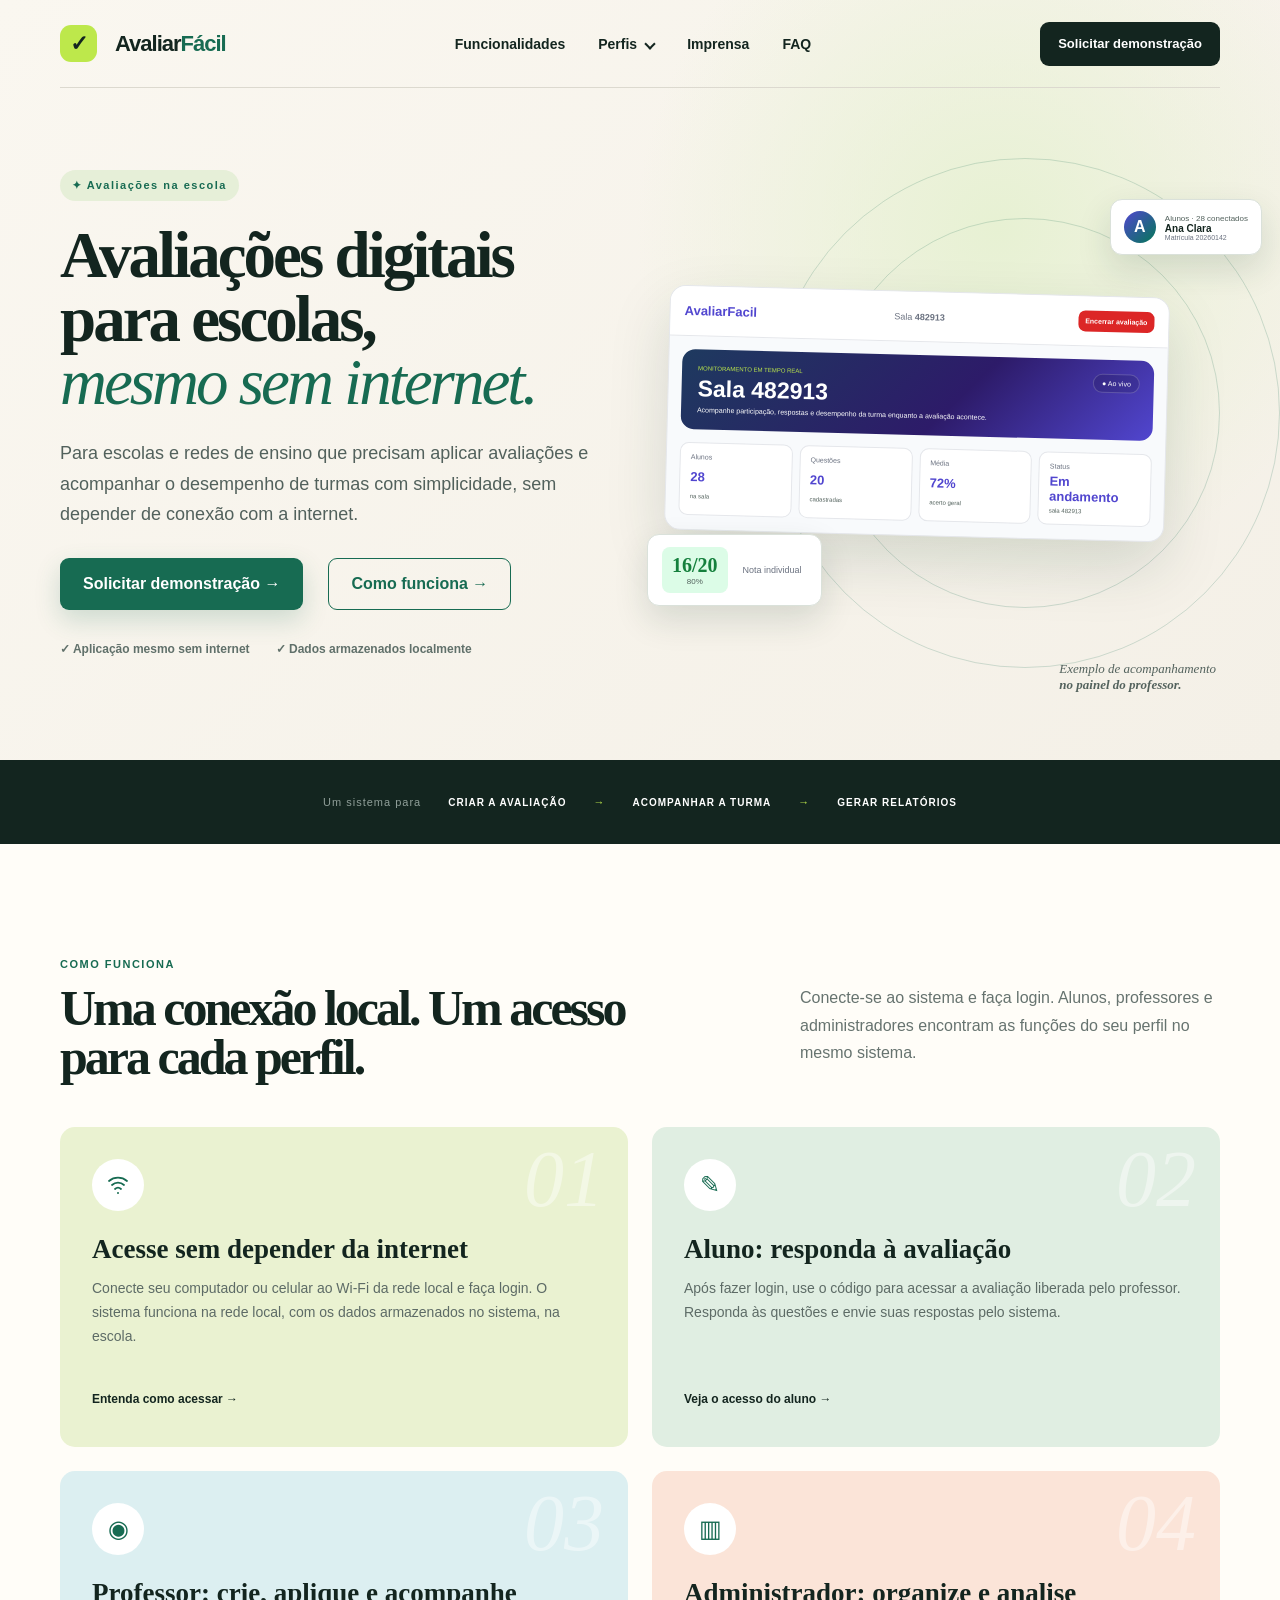
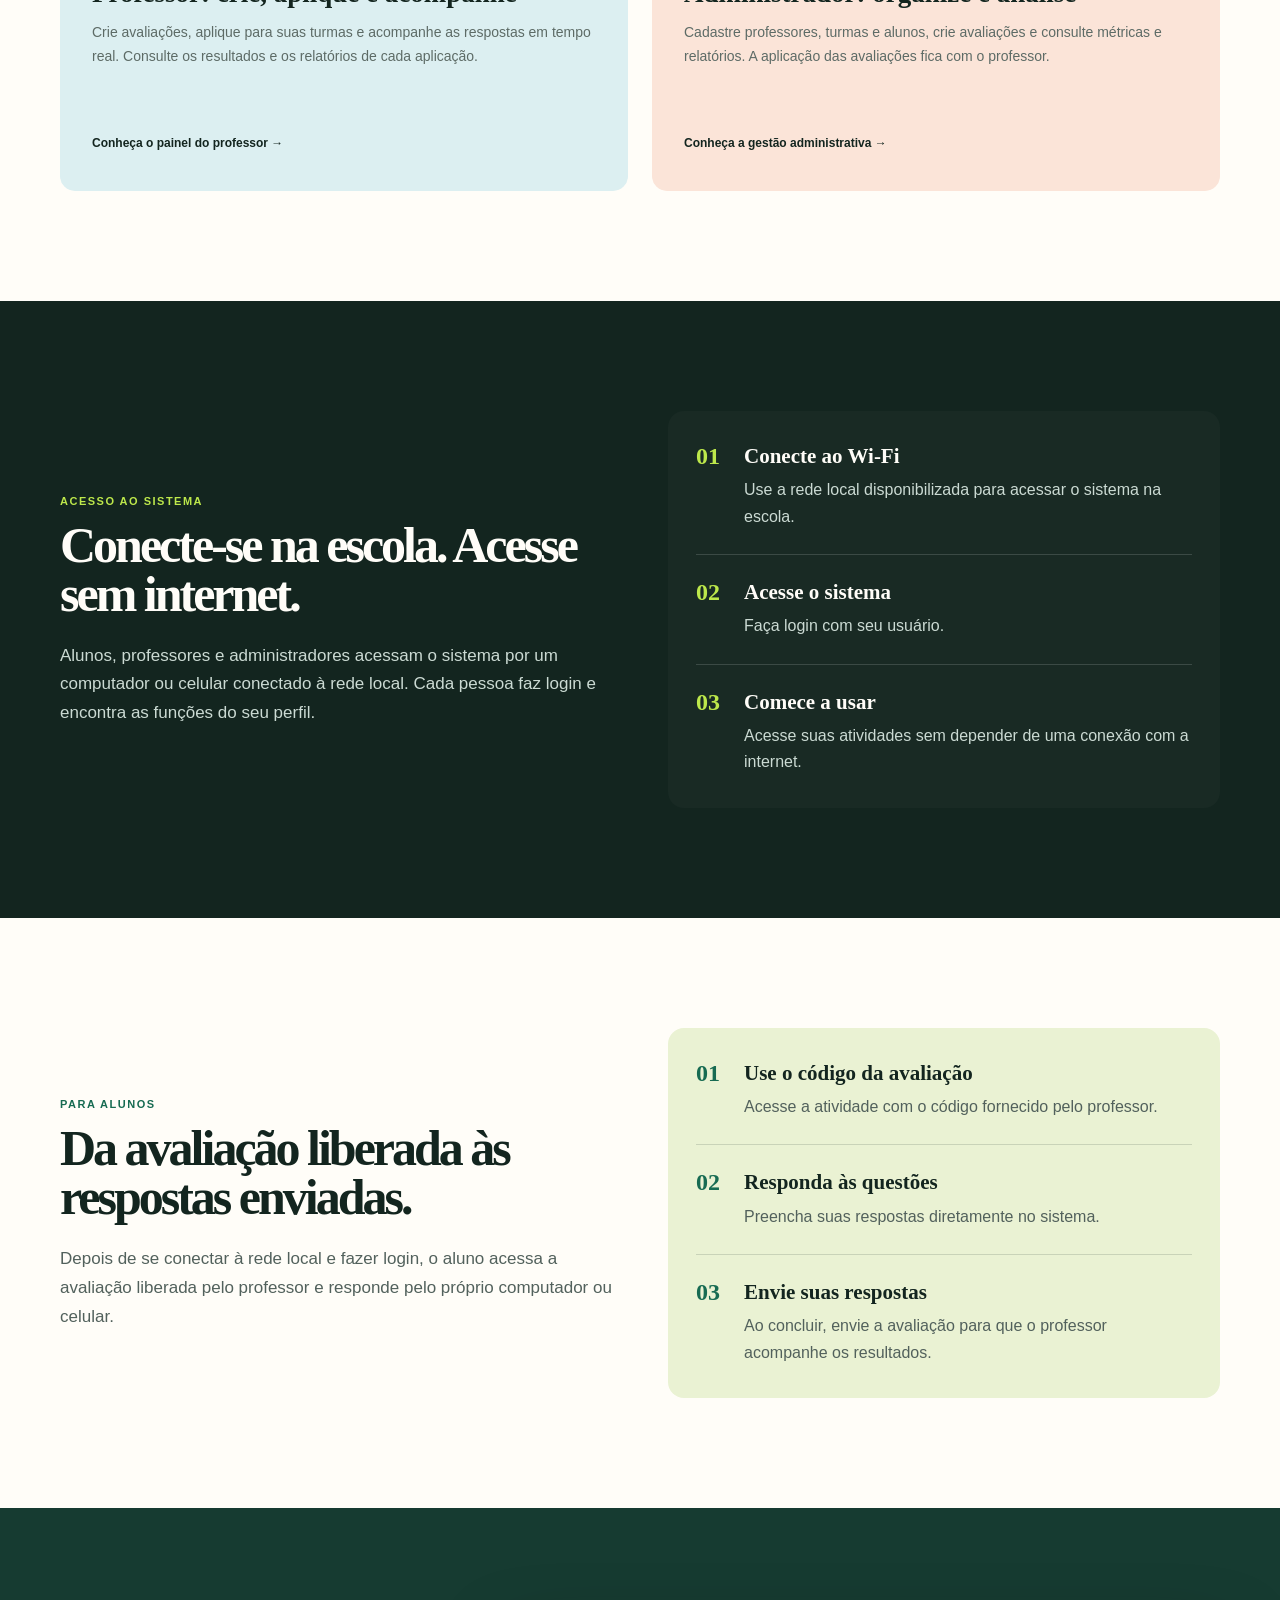
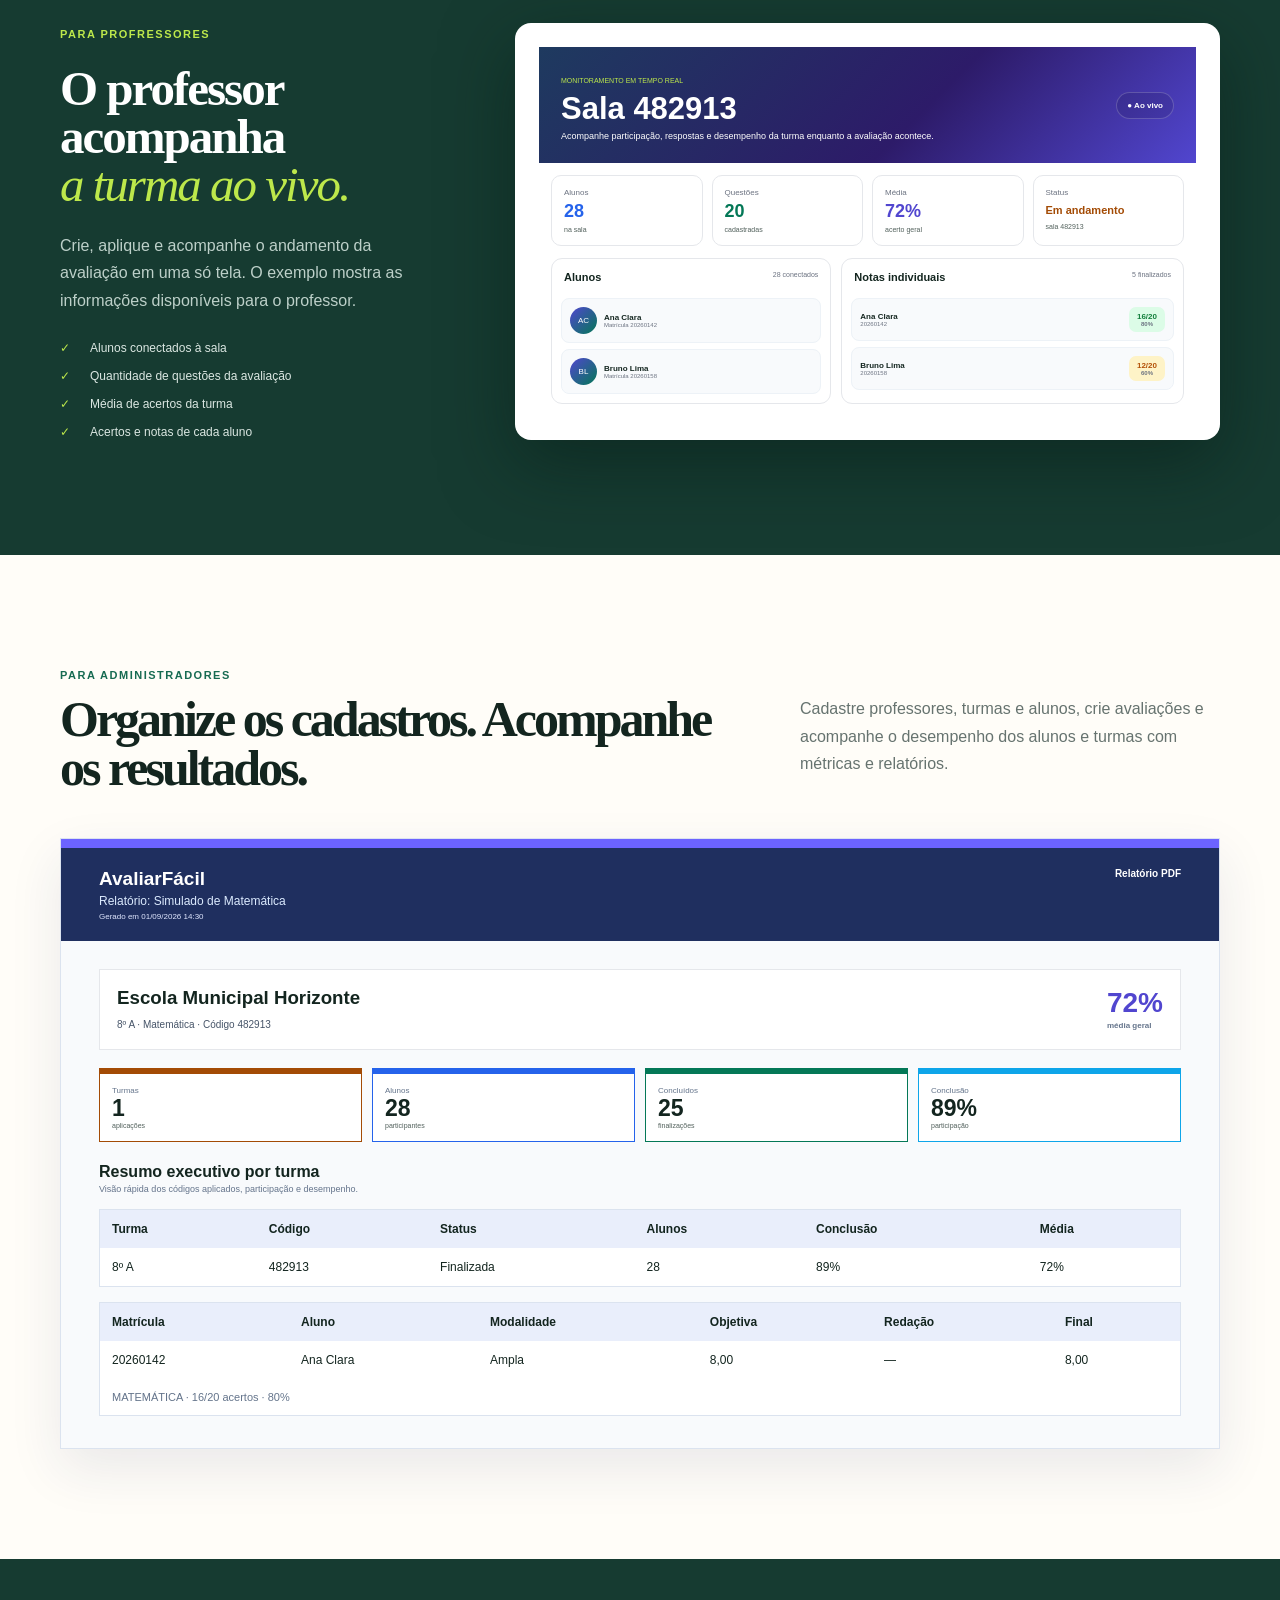
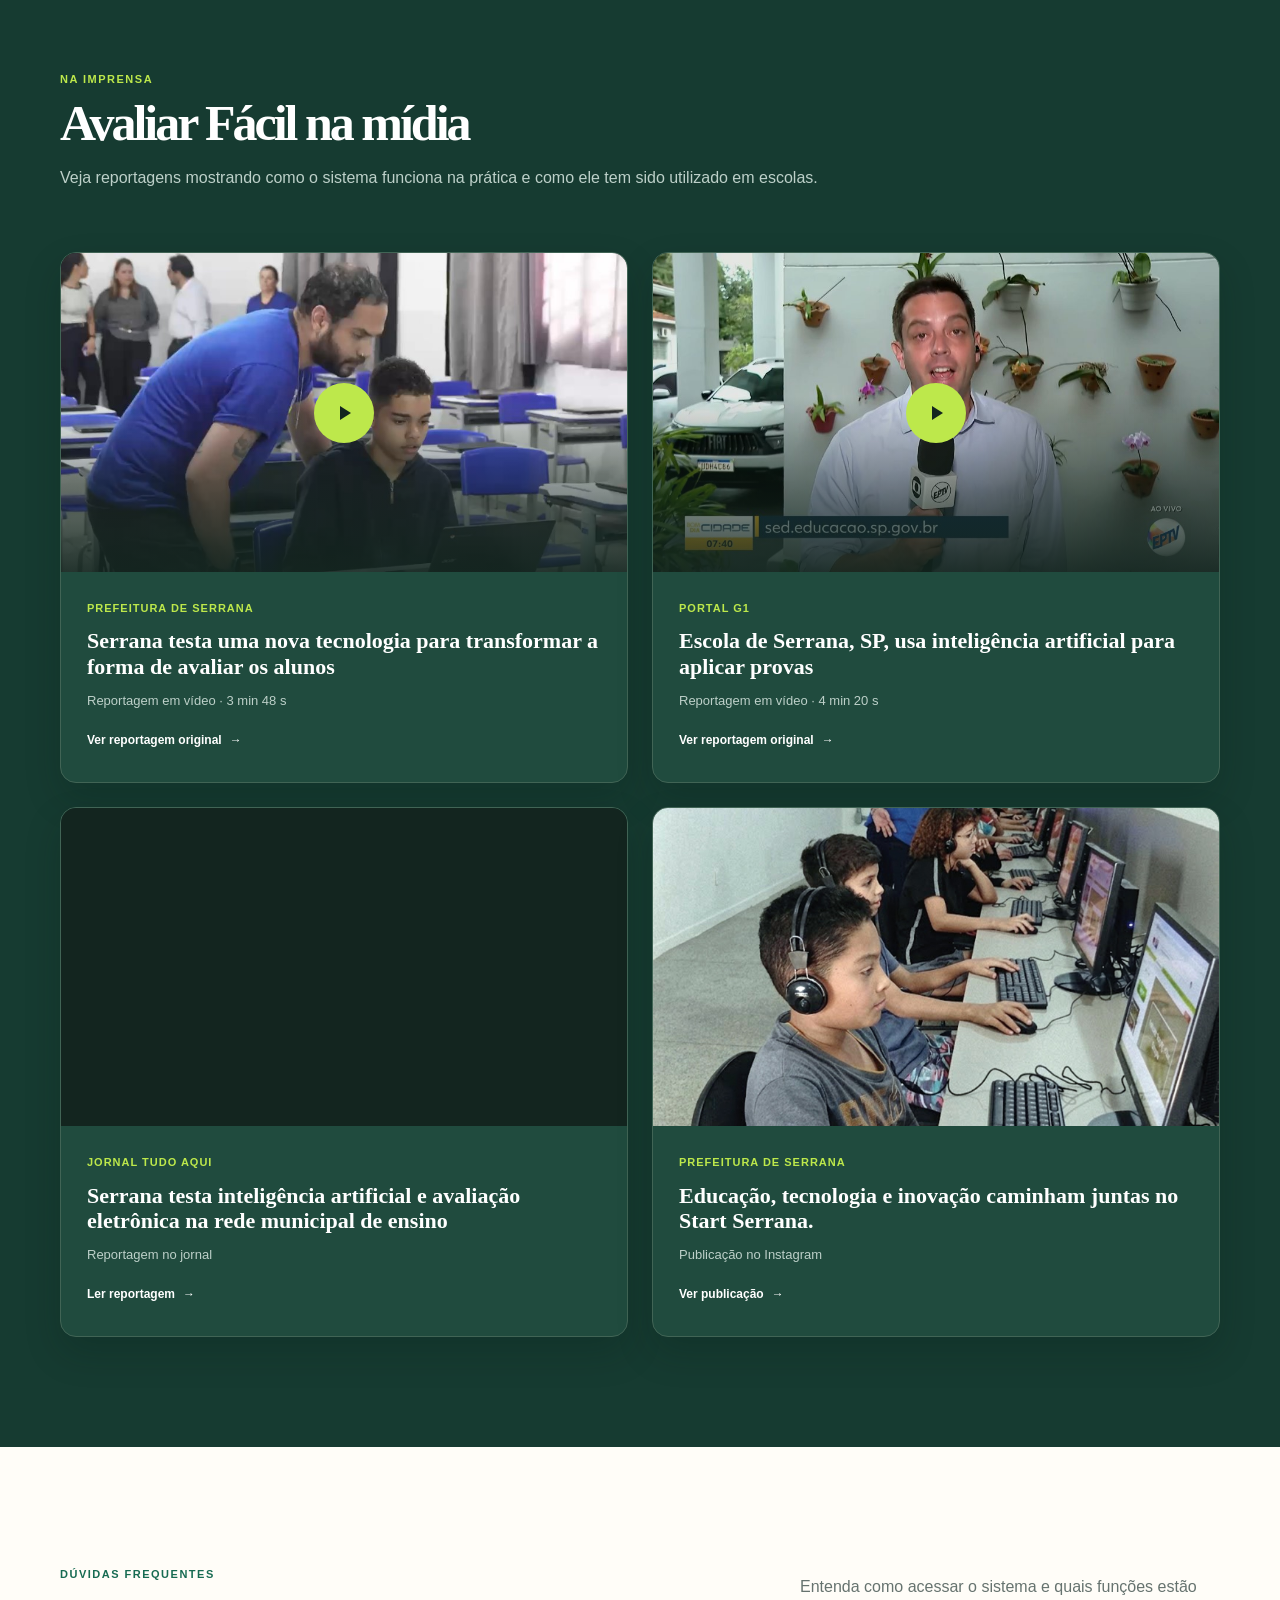
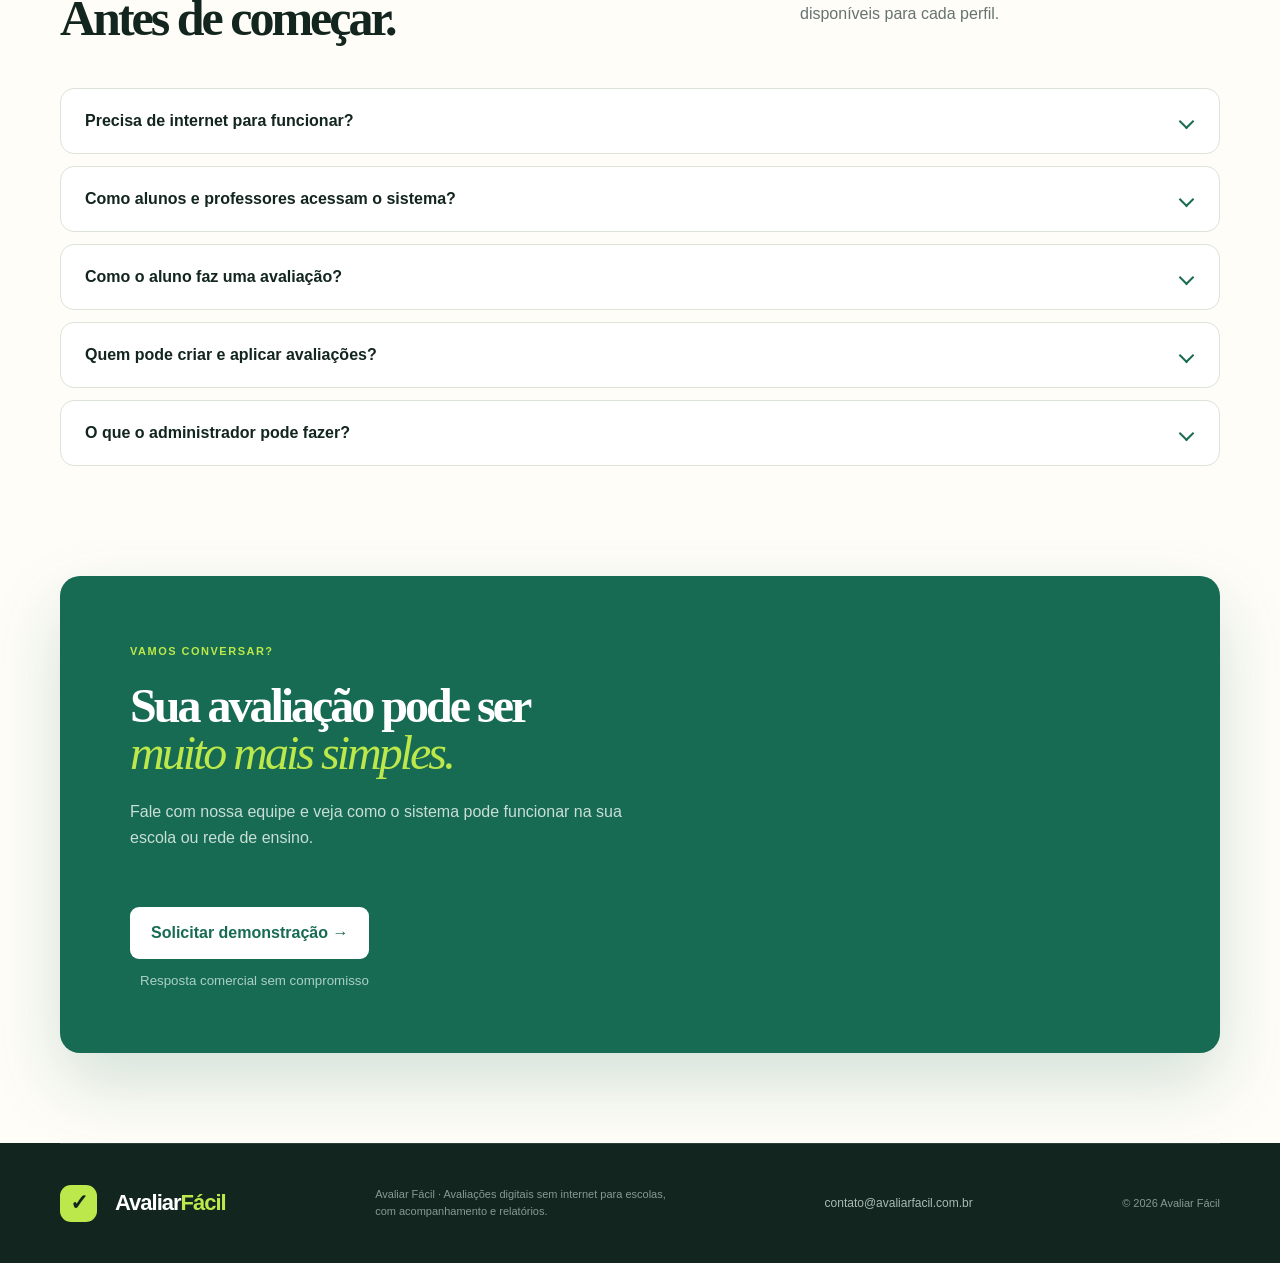
==== commit 6bba0526: "Update README" ====
--- a/index.html
+++ b/index.html
@@ -38,9 +38,23 @@
     />
 
     <link rel="icon" href="./assets/favicon.ico?v=1" sizes="any" />
-    <link rel="icon" type="image/png" sizes="32x32" href="./assets/favicon-32x32.png?v=1" />
-    <link rel="icon" type="image/png" sizes="16x16" href="./assets/favicon-16x16.png?v=1" />
-    <link rel="apple-touch-icon" sizes="180x180" href="./assets/apple-touch-icon.png?v=1" />
+    <link
+      rel="icon"
+      type="image/png"
+      sizes="32x32"
+      href="./assets/favicon-32x32.png?v=1"
+    />
+    <link
+      rel="icon"
+      type="image/png"
+      sizes="16x16"
+      href="./assets/favicon-16x16.png?v=1"
+    />
+    <link
+      rel="apple-touch-icon"
+      sizes="180x180"
+      href="./assets/apple-touch-icon.png?v=1"
+    />
     <link rel="manifest" href="./assets/site.webmanifest?v=1" />
 
     <meta
